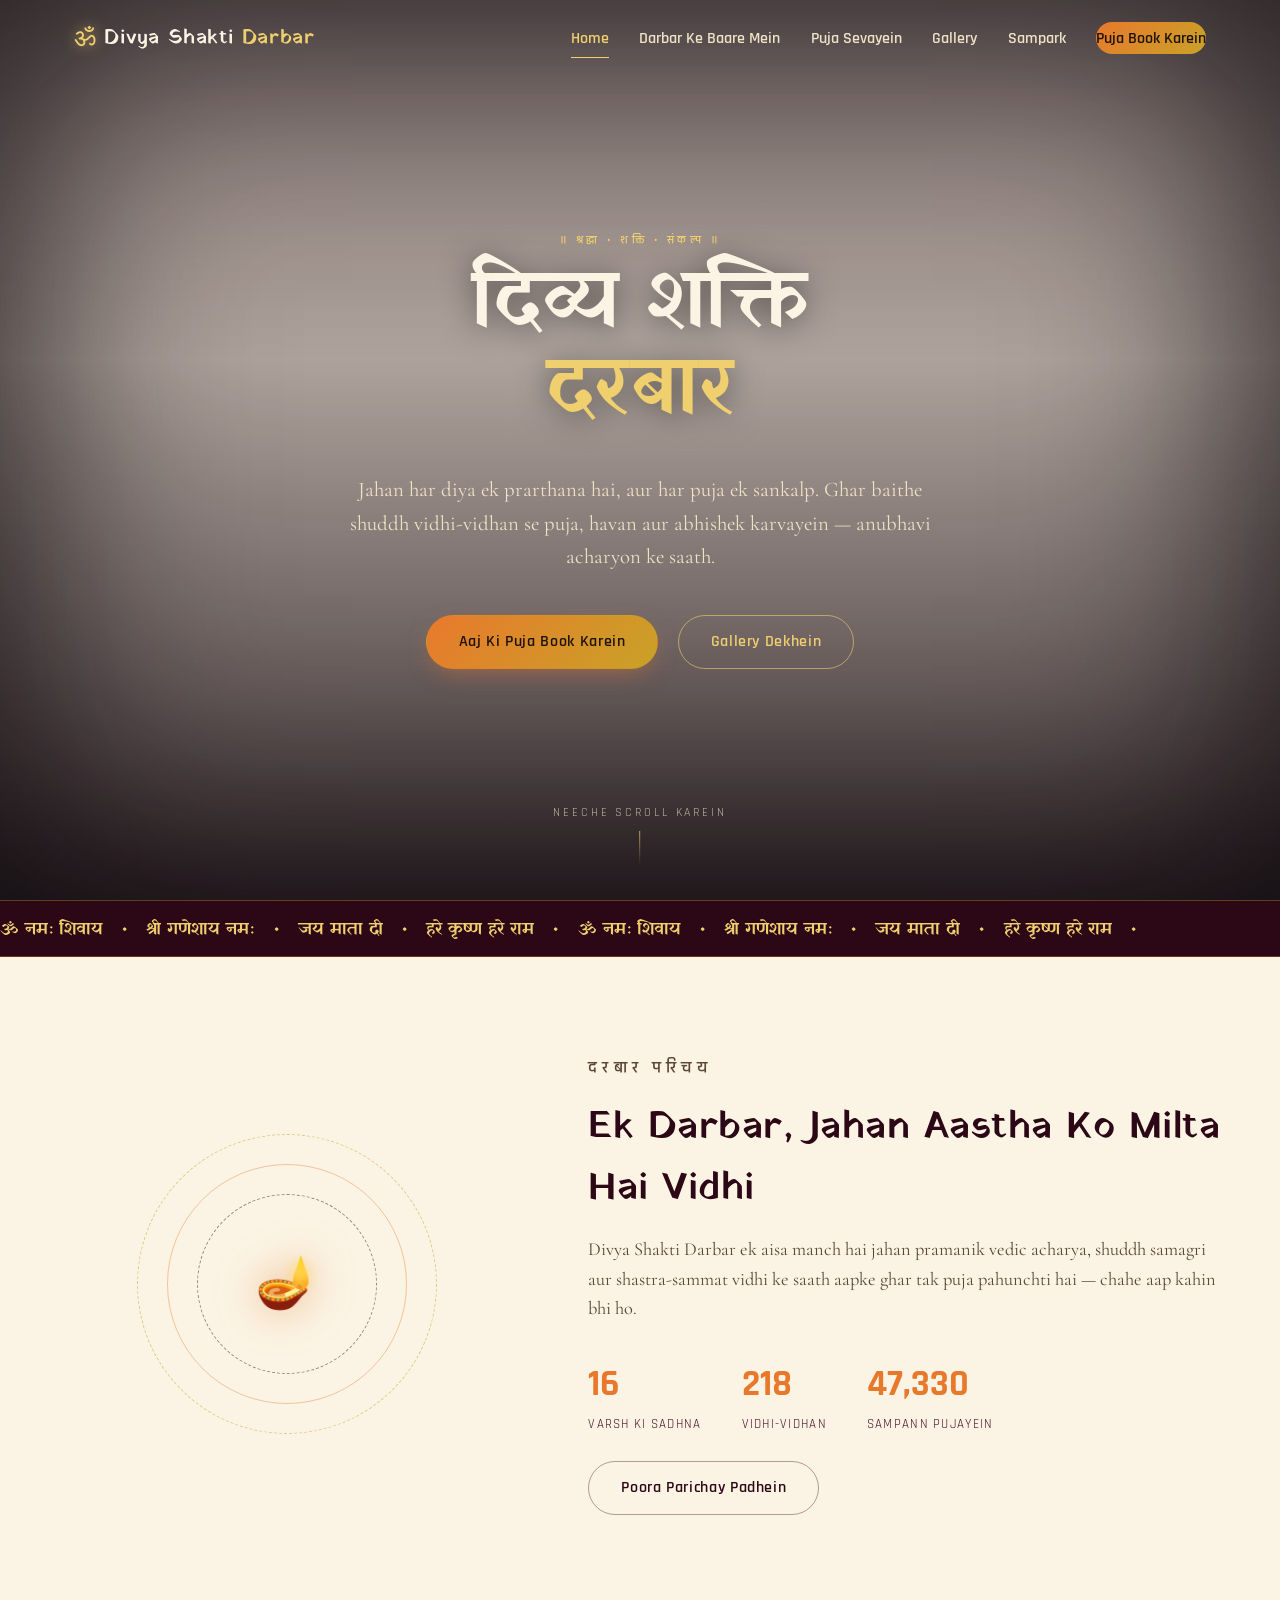
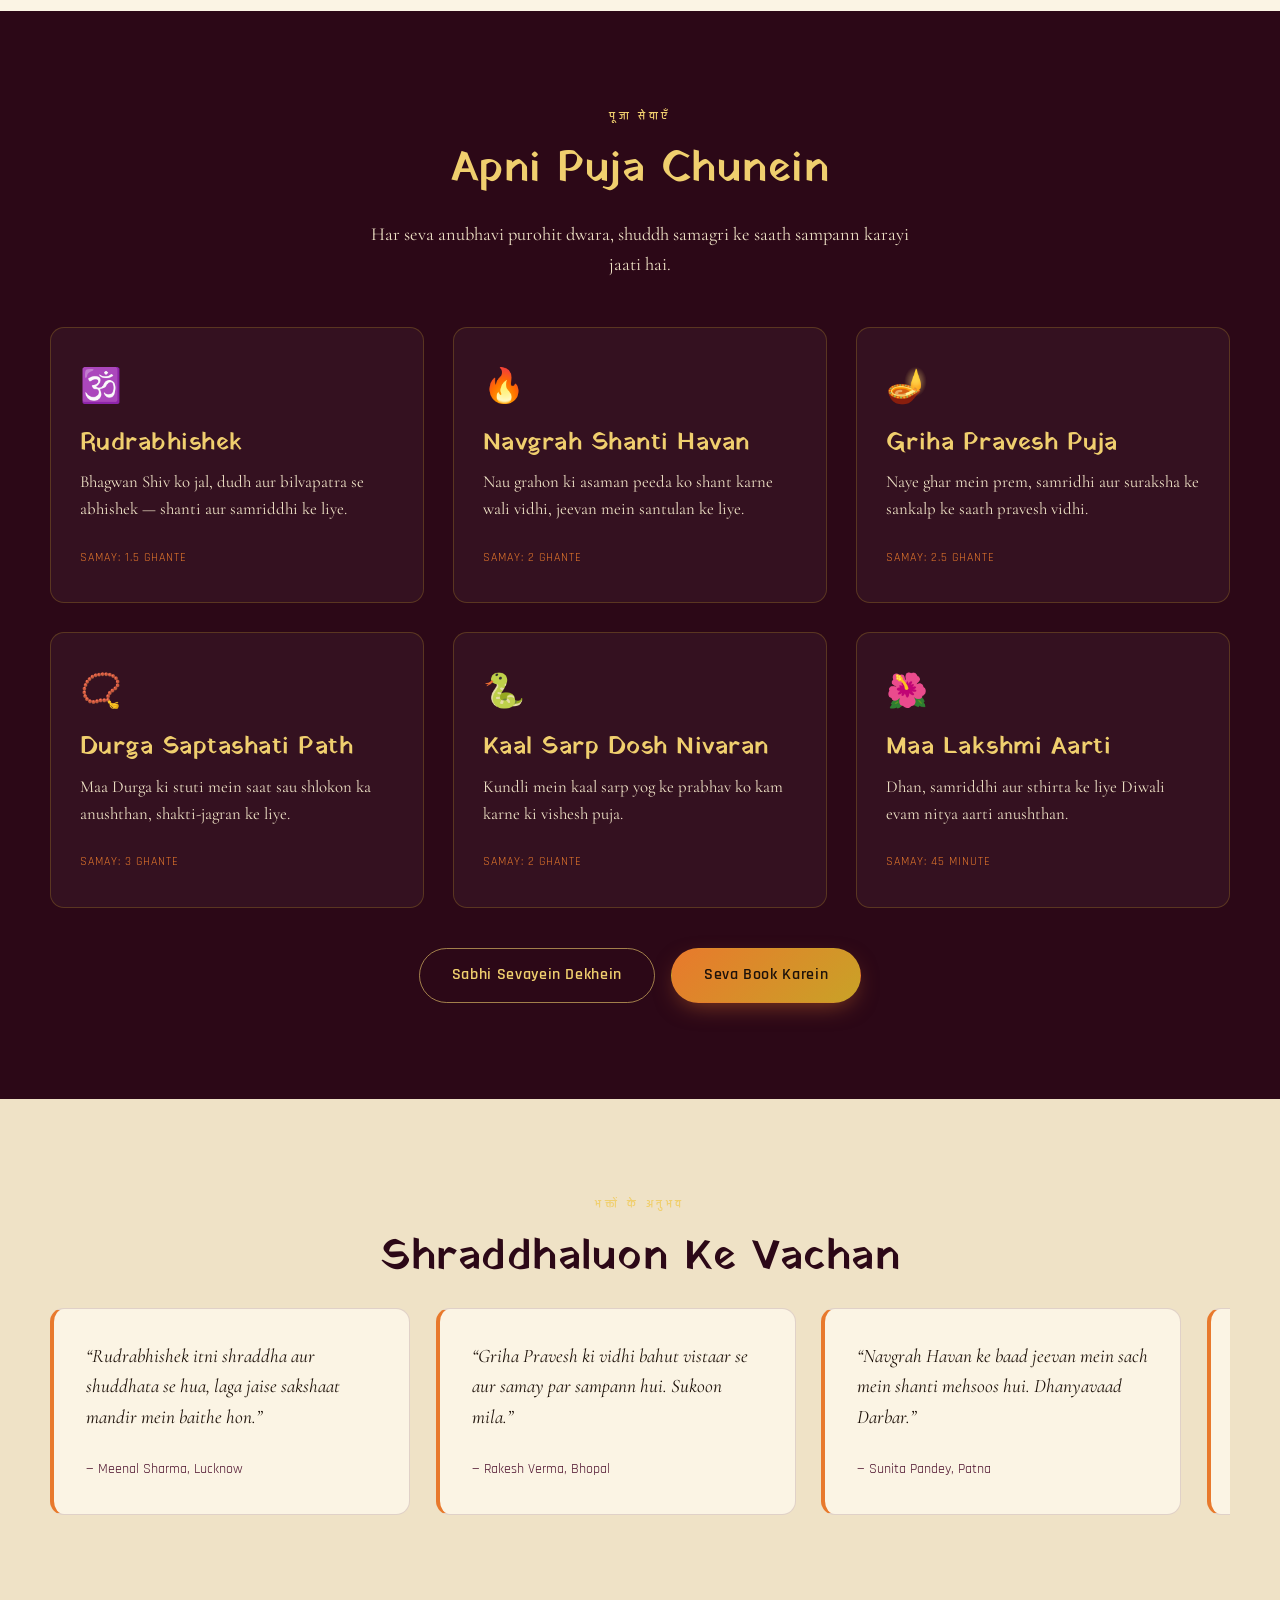
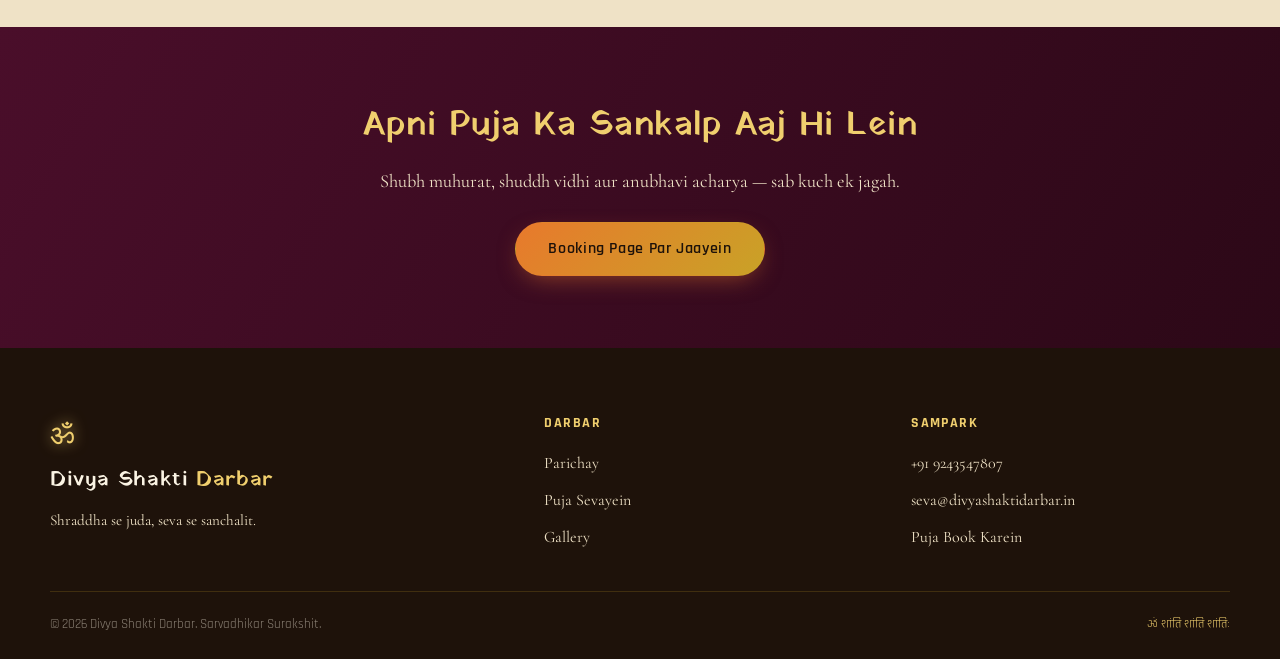
==== index.html @ c53ab96b "first commit" ====
<!DOCTYPE html>
<html lang="hi">
<head>
<meta charset="UTF-8">
<meta name="viewport" content="width=device-width, initial-scale=1.0">
<title>Divya Shakti Darbar | दिव्य शक्ति दरबार</title>
<meta name="description" content="Divya Shakti Darbar — Puja, Havan, Rudrabhishek aur Aarti bookings. Shraddha se juda ek pavitra sthaan.">
<link rel="preconnect" href="https://fonts.googleapis.com">
<link rel="preconnect" href="https://fonts.gstatic.com" crossorigin>
<link href="https://fonts.googleapis.com/css2?family=Yatra+One&family=Cormorant+Garamond:ital,wght@0,400;0,500;0,600;1,500&family=Rajdhani:wght@500;600;700&display=swap" rel="stylesheet">
<link rel="stylesheet" href="style.css">
</head>
<body>

<canvas id="emberCanvas"></canvas>
<!-- ============ HEADER / NAV ============ -->
<header class="site-header" id="siteHeader">
  <div class="nav-wrap">
    <a href="index.html" class="brand">
      <span class="brand-om">ॐ</span>
      <span class="brand-text">Divya Shakti <em>Darbar</em></span>
    </a>
    <nav class="main-nav" id="mainNav">
      <a href="index.html" class="active-link">Home</a>
      <a href="About.html">Darbar Ke Baare Mein</a>
      <a href="sevayein.html">Puja Sevayein</a>
      <a href="Gallery.html">Gallery</a>
      <a href="Contact.html">Sampark</a>
      <a href="Booking.html" class="nav-cta">Puja Book Karein</a>
    </nav>
    <button class="hamburger" id="hamburger" aria-label="Menu kholein" aria-expanded="false">
      <span></span><span></span><span></span>
    </button>
  </div>
</header>

<!-- ============ HERO with background video ============ -->
<section class="hero" id="home">
  <div class="hero-media">
    <video id="heroVideo" autoplay muted loop playsinline poster="">
      <!-- Replace the src below with your own temple/diya/havan footage -->
      <source src="https://cdn.coverr.co/videos/coverr-a-diya-lamp-1584/1080p.mp4" type="video/mp4">
    </video>
    <div class="hero-fallback" id="heroFallback" aria-hidden="true">
      <div class="flame-field" id="flameField"></div>
    </div>
    <div class="hero-scrim"></div>
    <div class="hero-vignette"></div>
  </div>

  <div class="hero-content">
    <p class="eyebrow">॥ श्रद्धा • शक्ति • संकल्प ॥</p>
    <h1 class="hero-title">
      <span class="line">दिव्य शक्ति</span>
      <span class="line accent">दरबार</span>
    </h1>
    <p class="hero-sub">Jahan har diya ek prarthana hai, aur har puja ek sankalp. Ghar baithe shuddh vidhi-vidhan se puja, havan aur abhishek karvayein — anubhavi acharyon ke saath.</p>
    <div class="hero-actions">
      <a href="booking.html" class="btn btn-primary">Aaj Ki Puja Book Karein</a>
      <a href="gallery.html" class="btn btn-ghost">Gallery Dekhein</a>
    </div>
  </div>

  <div class="hero-scroll-cue" aria-hidden="true">
    <span>Neeche Scroll Karein</span>
    <div class="cue-line"></div>
  </div>
</section>

<!-- ============ MARQUEE ============ -->
<div class="marquee-strip">
  <div class="marquee-track">
    <span>ॐ नमः शिवाय</span><span>•</span>
    <span>श्री गणेशाय नमः</span><span>•</span>
    <span>जय माता दी</span><span>•</span>
    <span>हरे कृष्ण हरे राम</span><span>•</span>
    <span>ॐ नमः शिवाय</span><span>•</span>
    <span>श्री गणेशाय नमः</span><span>•</span>
    <span>जय माता दी</span><span>•</span>
    <span>हरे कृष्ण हरे राम</span><span>•</span>
  </div>
</div>

<!-- ============ ABOUT TEASER ============ -->
<section class="about" id="about">
  <div class="about-wrap">
    <div class="about-visual">
      <div class="mandala-ring" aria-hidden="true">
        <div class="ring r1"></div>
        <div class="ring r2"></div>
        <div class="ring r3"></div>
        <div class="thali">🪔</div>
      </div>
    </div>
    <div class="about-copy">
      <p class="eyebrow eyebrow-dark">दरबार परिचय</p>
      <h2>Ek Darbar, Jahan Aastha Ko Milta Hai Vidhi</h2>
      <p>Divya Shakti Darbar ek aisa manch hai jahan pramanik vedic acharya, shuddh samagri aur shastra-sammat vidhi ke saath aapke ghar tak puja pahunchti hai — chahe aap kahin bhi ho.</p>
      <div class="about-stats">
        <div class="stat"><span class="stat-num" data-count="18">0</span><span class="stat-label">Varsh Ki Sadhna</span></div>
        <div class="stat"><span class="stat-num" data-count="240">0</span><span class="stat-label">Vidhi-Vidhan</span></div>
        <div class="stat"><span class="stat-num" data-count="52000">0</span><span class="stat-label">Sampann Pujayein</span></div>
      </div>
      <a href="about.html" class="btn btn-ghost btn-dark" style="margin-top:1.6rem;">Poora Parichay Padhein</a>
    </div>
  </div>
</section>

<!-- ============ SEVAS ============ -->
<section class="sevas" id="sevas">
  <p class="eyebrow eyebrow-center">पूजा सेवाएँ</p>
  <h2 class="section-title">Apni Puja Chunein</h2>
  <p class="section-sub">Har seva anubhavi purohit dwara, shuddh samagri ke saath sampann karayi jaati hai.</p>

  <div class="seva-grid">
    <article class="seva-card">
      <div class="seva-icon">🕉️</div><h3>Rudrabhishek</h3>
      <p>Bhagwan Shiv ko jal, dudh aur bilvapatra se abhishek — shanti aur samriddhi ke liye.</p>
      <span class="seva-dur">Samay: 1.5 ghante</span>
    </article>
    <article class="seva-card">
      <div class="seva-icon">🔥</div><h3>Navgrah Shanti Havan</h3>
      <p>Nau grahon ki asaman peeda ko shant karne wali vidhi, jeevan mein santulan ke liye.</p>
      <span class="seva-dur">Samay: 2 ghante</span>
    </article>
    <article class="seva-card">
      <div class="seva-icon">🪔</div><h3>Griha Pravesh Puja</h3>
      <p>Naye ghar mein prem, samridhi aur suraksha ke sankalp ke saath pravesh vidhi.</p>
      <span class="seva-dur">Samay: 2.5 ghante</span>
    </article>
    <article class="seva-card">
      <div class="seva-icon">📿</div><h3>Durga Saptashati Path</h3>
      <p>Maa Durga ki stuti mein saat sau shlokon ka anushthan, shakti-jagran ke liye.</p>
      <span class="seva-dur">Samay: 3 ghante</span>
    </article>
    <article class="seva-card">
      <div class="seva-icon">🐍</div><h3>Kaal Sarp Dosh Nivaran</h3>
      <p>Kundli mein kaal sarp yog ke prabhav ko kam karne ki vishesh puja.</p>
      <span class="seva-dur">Samay: 2 ghante</span>
    </article>
    <article class="seva-card">
      <div class="seva-icon">🌺</div><h3>Maa Lakshmi Aarti</h3>
      <p>Dhan, samriddhi aur sthirta ke liye Diwali evam nitya aarti anushthan.</p>
      <span class="seva-dur">Samay: 45 minute</span>
    </article>
  </div>
  <div style="text-align:center;margin-top:2.5rem;display:flex;gap:1rem;justify-content:center;flex-wrap:wrap;">
    <a href="sevayein.html" class="btn btn-ghost">Sabhi Sevayein Dekhein</a>
    <a href="booking.html" class="btn btn-primary">Seva Book Karein</a>
  </div>
</section>

<!-- ============ TESTIMONIALS ============ -->
<section class="anubhav" id="anubhav">
  <p class="eyebrow eyebrow-center">भक्तों के अनुभव</p>
  <h2 class="section-title">Shraddhaluon Ke Vachan</h2>
  <div class="anubhav-track" id="anubhavTrack">
    <blockquote class="anubhav-card">
      <p>“Rudrabhishek itni shraddha aur shuddhata se hua, laga jaise sakshaat mandir mein baithe hon.”</p>
      <cite>— Meenal Sharma, Lucknow</cite>
    </blockquote>
    <blockquote class="anubhav-card">
      <p>“Griha Pravesh ki vidhi bahut vistaar se aur samay par sampann hui. Sukoon mila.”</p>
      <cite>— Rakesh Verma, Bhopal</cite>
    </blockquote>
    <blockquote class="anubhav-card">
      <p>“Navgrah Havan ke baad jeevan mein sach mein shanti mehsoos hui. Dhanyavaad Darbar.”</p>
      <cite>— Sunita Pandey, Patna</cite>
    </blockquote>
    <blockquote class="anubhav-card">
      <p>“Purohit ji ka gyan aur vidhi dono hi bahut praman-sammat the.”</p>
      <cite>— Arvind Tiwari, Varanasi</cite>
    </blockquote>
  </div>
</section>

<!-- ============ CTA BANNER ============ -->
<section class="cta-banner">
  <div class="cta-banner-inner">
    <h2>Apni Puja Ka Sankalp Aaj Hi Lein</h2>
    <p>Shubh muhurat, shuddh vidhi aur anubhavi acharya — sab kuch ek jagah.</p>
    <a href="booking.html" class="btn btn-primary">Booking Page Par Jaayein</a>
  </div>
</section>

<!-- ============ FOOTER ============ -->
<footer class="site-footer">
  <div class="footer-wrap">
    <div class="footer-brand">
      <span class="brand-om">ॐ</span>
      <span class="brand-text">Divya Shakti <em>Darbar</em></span>
      <p>Shraddha se juda, seva se sanchalit.</p>
    </div>
    <div class="footer-col">
      <h4>Darbar</h4>
      <a href="about.html">Parichay</a>
      <a href="sevayein.html">Puja Sevayein</a>
      <a href="gallery.html">Gallery</a>
    </div>
    <div class="footer-col">
      <h4>Sampark</h4>
      <a href="tel:+919243547807">+91 9243547807</a>
      <a href="mailto:seva@divyashaktidarbar.in">seva@divyashaktidarbar.in</a>
      <a href="booking.html">Puja Book Karein</a>
    </div>
  </div>
  <div class="footer-bottom">
    <span>© 2026 Divya Shakti Darbar. Sarvadhikar Surakshit.</span>
    <span class="footer-om">ॐ शांति शांति शांतिः</span>
  </div>
</footer>

<script src="script.js"></script>
</body>
</html>
---- style.css ----
/* =========================================================
   DIVYA SHAKTI DARBAR — design tokens
   Palette: deep temple maroon + antique gold + marigold saffron
   Type: Yatra One (display) / Cormorant Garamond (body) / Rajdhani (utility)
   ========================================================= */
:root{
  --maroon-deep:#2C0817;
  --maroon:#4A0E2A;
  --maroon-light:#6C1B3E;
  --gold:#C9A227;
  --gold-bright:#F0CF6E;
  --saffron:#E8792C;
  --ivory:#FBF4E4;
  --ivory-dim:#EFE2C6;
  --charcoal:#1E120A;

  --font-display:'Yatra One', cursive;
  --font-body:'Cormorant Garamond', serif;
  --font-utility:'Rajdhani', sans-serif;

  --container:1180px;
  --radius:14px;
  --ease:cubic-bezier(.22,.9,.32,1);
}

*,*::before,*::after{box-sizing:border-box;}
html{scroll-behavior:smooth;}
body{
  margin:0;
  background:var(--ivory);
  color:var(--charcoal);
  font-family:var(--font-body);
  font-size:19px;
  line-height:1.6;
  overflow-x:hidden;
}
img{max-width:100%;display:block;}
a{color:inherit;text-decoration:none;}
h1,h2,h3{font-family:var(--font-display);font-weight:400;margin:0 0 .4em;letter-spacing:.5px;}
p{margin:0 0 1em;}
ul{list-style:none;margin:0;padding:0;}

@media (prefers-reduced-motion: reduce){
  *{animation-duration:.001ms !important; animation-iteration-count:1 !important; transition-duration:.001ms !important; scroll-behavior:auto !important;}
}

.eyebrow{
  font-family:var(--font-utility);
  font-weight:600;
  letter-spacing:.28em;
  text-transform:uppercase;
  font-size:.78rem;
  color:var(--gold-bright);
  margin:0 0 .8em;
}
.eyebrow-dark{color:var(--maroon);}
.eyebrow-center{text-align:center;}

.section-title{text-align:center;font-size:2.6rem;color:var(--maroon-deep);}
.section-sub{text-align:center;max-width:560px;margin:0 auto 3rem;color:#5a4636;font-size:1.15rem;}

.btn{
  display:inline-block;
  padding:.85em 2em;
  border-radius:999px;
  font-family:var(--font-utility);
  font-weight:600;
  letter-spacing:.04em;
  font-size:1rem;
  border:1.5px solid transparent;
  cursor:pointer;
  transition:transform .35s var(--ease), box-shadow .35s var(--ease), background .3s ease;
}
.btn-primary{
  background:linear-gradient(135deg, var(--saffron), var(--gold));
  color:var(--charcoal);
  box-shadow:0 8px 24px -8px rgba(232,121,44,.55);
}
.btn-primary:hover{transform:translateY(-3px);box-shadow:0 14px 30px -8px rgba(232,121,44,.65);}
.btn-ghost{
  background:transparent;
  border-color:rgba(240,207,110,.6);
  color:var(--gold-bright);
}
.btn-ghost:hover{background:rgba(240,207,110,.12);transform:translateY(-3px);}
.btn-block{width:100%;text-align:center;}

/* =========================================================
   Ambient ember canvas (behind everything, very subtle)
   ========================================================= */
#emberCanvas{
  position:fixed;inset:0;
  width:100%;height:100%;
  pointer-events:none;
  z-index:0;
  opacity:.5;
}

/* =========================================================
   HEADER / NAV
   ========================================================= */
.site-header{
  position:fixed;top:0;left:0;right:0;
  z-index:100;
  padding:1.1rem 0;
  transition:background .4s ease, padding .4s ease, box-shadow .4s ease;
}
.site-header.scrolled{
  background:rgba(30,18,10,.82);
  backdrop-filter:blur(10px);
  padding:.7rem 0;
  box-shadow:0 6px 24px -10px rgba(0,0,0,.5);
}
.nav-wrap{
  max-width:var(--container);
  margin:0 auto;
  padding:0 1.5rem;
  display:flex;
  align-items:center;
  justify-content:space-between;
}
.brand{display:flex;align-items:center;gap:.5rem;color:var(--ivory);}
.brand-om{
  font-size:1.6rem;color:var(--gold-bright);
  text-shadow:0 0 14px rgba(240,207,110,.7);
}
.brand-text{font-family:var(--font-display);font-size:1.25rem;letter-spacing:.03em;}
.brand-text em{font-style:normal;color:var(--gold-bright);}

.main-nav{display:flex;align-items:center;gap:1.9rem;font-family:var(--font-utility);font-weight:600;font-size:.98rem;}
.main-nav a{color:var(--ivory-dim);position:relative;padding:.2em 0;}
.main-nav a:not(.nav-cta)::after{
  content:'';position:absolute;left:0;bottom:-4px;width:0;height:1px;background:var(--gold-bright);
  transition:width .3s var(--ease);
}
.main-nav a:not(.nav-cta):hover::after{width:100%;}
.main-nav a:not(.nav-cta):hover{color:var(--gold-bright);}
.nav-cta{
  background:linear-gradient(135deg, var(--saffron), var(--gold));
  color:var(--charcoal) !important;
  padding:.55em 1.3em;border-radius:999px;
}

.hamburger{display:none;flex-direction:column;gap:5px;background:none;border:0;cursor:pointer;padding:6px;}
.hamburger span{width:24px;height:2px;background:var(--ivory);border-radius:2px;transition:all .3s var(--ease);}

/* =========================================================
   HERO — video background
   ========================================================= */
.hero{
  position:relative;
  min-height:100svh;
  display:flex;
  flex-direction:column;
  align-items:center;
  justify-content:center;
  overflow:hidden;
  color:var(--ivory);
  text-align:center;
}
.hero-media{position:absolute;inset:0;z-index:0;}
#heroVideo{
  position:absolute;inset:0;
  width:100%;height:100%;
  object-fit:cover;
  filter:saturate(1.15) brightness(.75);
}
.hero-fallback{position:absolute;inset:0;display:none;background:
  radial-gradient(ellipse at 50% 120%, #7a2340 0%, var(--maroon-deep) 55%, var(--charcoal) 100%);
}
.hero.no-video .hero-fallback{display:block;}
.hero.no-video #heroVideo{display:none;}

.flame-field{position:absolute;inset:0;overflow:hidden;}
.flame-field span{
  position:absolute;bottom:-10%;
  width:6px;height:16px;border-radius:50% 50% 50% 50% / 60% 60% 40% 40%;
  background:radial-gradient(circle at 50% 30%, #FFE9A8 0%, var(--gold-bright) 35%, var(--saffron) 65%, transparent 80%);
  filter:blur(.3px);
  opacity:0;
  animation:emberRise linear infinite;
}
@keyframes emberRise{
  0%{transform:translateY(0) translateX(0) scale(.6);opacity:0;}
  8%{opacity:.9;}
  85%{opacity:.5;}
  100%{transform:translateY(-115vh) translateX(var(--drift,20px)) scale(1.1);opacity:0;}
}

.hero-scrim{
  position:absolute;inset:0;
  background:linear-gradient(180deg, rgba(30,10,20,.55) 0%, rgba(30,10,20,.35) 40%, rgba(20,8,15,.85) 100%);
}
.hero-vignette{
  position:absolute;inset:0;
  box-shadow:inset 0 0 220px 40px rgba(10,4,8,.75);
  pointer-events:none;
}

.hero-content{position:relative;z-index:2;max-width:760px;padding:0 1.5rem;}
.hero .eyebrow{color:var(--gold-bright);}
.hero-title{font-size:clamp(2.8rem, 7vw, 5rem);line-height:1.08;margin-bottom:.5em;}
.hero-title .line{display:block;text-shadow:0 4px 30px rgba(0,0,0,.5);}
.hero-title .accent{color:var(--gold-bright);}
.hero-sub{font-size:1.3rem;color:var(--ivory-dim);max-width:600px;margin:0 auto 2em;}
.hero-actions{display:flex;gap:1.2rem;justify-content:center;flex-wrap:wrap;}

.hero-scroll-cue{
  position:absolute;bottom:2.2rem;left:50%;transform:translateX(-50%);
  z-index:2;display:flex;flex-direction:column;align-items:center;gap:.5rem;
  font-family:var(--font-utility);font-size:.72rem;letter-spacing:.25em;text-transform:uppercase;
  color:var(--ivory-dim);opacity:.75;
}
.cue-line{width:1px;height:34px;background:linear-gradient(var(--gold-bright), transparent);animation:cuePulse 2s ease-in-out infinite;}
@keyframes cuePulse{0%,100%{opacity:.3;}50%{opacity:1;}}

/* =========================================================
   MARQUEE
   ========================================================= */
.marquee-strip{
  background:var(--maroon-deep);
  color:var(--gold-bright);
  overflow:hidden;
  white-space:nowrap;
  padding:.75rem 0;
  border-top:1px solid rgba(201,162,39,.35);
  border-bottom:1px solid rgba(201,162,39,.35);
  position:relative;z-index:1;
}
.marquee-track{
  display:inline-flex;gap:1.2rem;
  font-family:var(--font-display);
  font-size:1.05rem;
  animation:marquee 32s linear infinite;
}
@keyframes marquee{
  0%{transform:translateX(0);}
  100%{transform:translateX(-50%);}
}

/* =========================================================
   ABOUT — mandala signature element
   ========================================================= */
.about{padding:6rem 1.5rem;position:relative;z-index:1;}
.about-wrap{
  max-width:var(--container);margin:0 auto;
  display:grid;grid-template-columns:.85fr 1.15fr;gap:4rem;align-items:center;
}
.about-visual{display:flex;justify-content:center;}
.mandala-ring{
  position:relative;width:300px;height:300px;
  display:flex;align-items:center;justify-content:center;
}
.ring{
  position:absolute;border-radius:50%;
  border:1.5px dashed rgba(201,162,39,.55);
}
.ring.r1{inset:0;animation:spin 40s linear infinite;}
.ring.r2{inset:30px;border-style:solid;border-color:rgba(232,121,44,.4);animation:spin 30s linear infinite reverse;}
.ring.r3{inset:60px;border-color:rgba(74,14,42,.5);animation:spin 50s linear infinite;}
@keyframes spin{to{transform:rotate(360deg);}}
.thali{font-size:3.2rem;filter:drop-shadow(0 0 20px rgba(232,121,44,.5));animation:flicker 3.4s ease-in-out infinite;}
@keyframes flicker{0%,100%{transform:scale(1) rotate(-1deg);}50%{transform:scale(1.05) rotate(1deg);}}

.about-copy h2{font-size:2.4rem;color:var(--maroon-deep);}
.about-copy p{color:#5a4636;font-size:1.15rem;}
.about-stats{display:flex;gap:2.5rem;margin-top:2rem;flex-wrap:wrap;}
.stat{display:flex;flex-direction:column;}
.stat-num{font-family:var(--font-utility);font-size:2.3rem;font-weight:700;color:var(--saffron);}
.stat-label{font-family:var(--font-utility);font-size:.8rem;letter-spacing:.1em;text-transform:uppercase;color:var(--maroon);}

/* =========================================================
   SEVAS / SERVICE CARDS
   ========================================================= */
.sevas{
  background:var(--maroon-deep);
  color:var(--ivory);
  padding:6rem 1.5rem;
  position:relative;z-index:1;
}
.sevas .section-title{color:var(--gold-bright);}
.sevas .section-sub{color:var(--ivory-dim);}
.seva-grid{
  max-width:var(--container);margin:0 auto;
  display:grid;grid-template-columns:repeat(3, 1fr);gap:1.8rem;
}
.seva-card{
  background:rgba(255,255,255,.04);
  border:1px solid rgba(201,162,39,.25);
  border-radius:var(--radius);
  padding:2rem 1.8rem;
  transition:transform .4s var(--ease), border-color .4s ease, background .4s ease;
}
.seva-card:hover{
  transform:translateY(-6px);
  border-color:rgba(240,207,110,.6);
  background:rgba(255,255,255,.07);
}
.seva-icon{font-size:2.1rem;margin-bottom:.6rem;}
.seva-card h3{font-size:1.5rem;color:var(--gold-bright);margin-bottom:.3em;}
.seva-card p{color:var(--ivory-dim);font-size:1.05rem;}
.seva-dur{font-family:var(--font-utility);font-size:.78rem;letter-spacing:.08em;text-transform:uppercase;color:var(--saffron);}

/* =========================================================
   DARSHAN
   ========================================================= */
.darshan{padding:6rem 1.5rem;position:relative;z-index:1;}
.darshan-wrap{
  max-width:var(--container);margin:0 auto;
  display:grid;grid-template-columns:1fr 1fr;gap:4rem;align-items:center;
}
.darshan-copy h2{font-size:2.3rem;color:var(--maroon-deep);}
.darshan-copy p{color:#5a4636;font-size:1.15rem;}
.darshan-times{margin:1.6rem 0 2rem;}
.darshan-times li{
  display:flex;justify-content:space-between;
  padding:.7rem 0;border-bottom:1px dashed rgba(74,14,42,.25);
  font-family:var(--font-utility);
}
.darshan-times strong{color:var(--saffron);}

.darshan-frame{position:relative;border-radius:var(--radius);overflow:hidden;aspect-ratio:4/3;}
.frame-glow{
  position:absolute;inset:-20%;
  background:radial-gradient(circle, rgba(232,121,44,.35), transparent 60%);
  z-index:0;
}
.frame-inner{
  position:absolute;inset:0;border-radius:var(--radius);overflow:hidden;
  background:radial-gradient(ellipse at 50% 110%, #7a2340, var(--maroon-deep) 60%, var(--charcoal));
  border:1px solid rgba(201,162,39,.4);
  z-index:1;
}
.flame-field.small span{width:4px;height:11px;}
.live-badge{
  position:absolute;top:1rem;left:1rem;z-index:2;
  display:flex;align-items:center;gap:.5rem;
  background:rgba(0,0,0,.4);color:var(--ivory);
  font-family:var(--font-utility);font-size:.78rem;letter-spacing:.1em;
  padding:.4em .9em;border-radius:999px;
}
.live-badge .dot{width:8px;height:8px;border-radius:50%;background:#ff4d4d;animation:blink 1.4s ease-in-out infinite;}
@keyframes blink{0%,100%{opacity:1;}50%{opacity:.25;}}

/* =========================================================
   TESTIMONIALS
   ========================================================= */
.anubhav{background:var(--ivory-dim);padding:6rem 0;position:relative;z-index:1;}
.anubhav-track{
  display:flex;gap:1.6rem;
  overflow-x:auto;
  padding:0 1.5rem 1rem;
  max-width:var(--container);margin:0 auto;
  scroll-snap-type:x mandatory;
}
.anubhav-card{
  scroll-snap-align:start;
  flex:0 0 min(360px, 82vw);
  background:var(--ivory);
  border:1px solid rgba(74,14,42,.15);
  border-left:4px solid var(--saffron);
  border-radius:var(--radius);
  padding:2rem;
  margin:0;
}
.anubhav-card p{font-size:1.2rem;font-style:italic;color:var(--charcoal);}
.anubhav-card cite{font-family:var(--font-utility);font-style:normal;font-size:.85rem;color:var(--maroon);}

/* =========================================================
   BOOKING FORM
   ========================================================= */
.booking{
  background:var(--maroon-deep);
  color:var(--ivory);
  padding:6rem 1.5rem;
  position:relative;z-index:1;
}
.booking-wrap{
  max-width:var(--container);margin:0 auto;
  display:grid;grid-template-columns:.9fr 1.1fr;gap:4rem;align-items:start;
}
.booking-copy h2{font-size:2.3rem;color:var(--gold-bright);}
.booking-copy p{color:var(--ivory-dim);font-size:1.15rem;}
.booking-note{
  display:flex;gap:1rem;align-items:flex-start;
  background:rgba(255,255,255,.05);
  border:1px solid rgba(201,162,39,.3);
  border-radius:var(--radius);
  padding:1.2rem;margin-top:1.5rem;
}
.note-flame{font-size:1.6rem;}
.booking-note p{margin:0;font-size:1rem;color:var(--ivory-dim);}

.booking-form{
  background:rgba(255,255,255,.04);
  border:1px solid rgba(201,162,39,.3);
  border-radius:var(--radius);
  padding:2.2rem;
}
.form-row{display:grid;grid-template-columns:1fr 1fr;gap:1.2rem;}
.field{margin-bottom:1.2rem;display:flex;flex-direction:column;gap:.4rem;}
.field label{font-family:var(--font-utility);font-size:.85rem;letter-spacing:.05em;color:var(--gold-bright);}
.field input, .field select, .field textarea{
  background:rgba(255,255,255,.06);
  border:1px solid rgba(240,207,110,.3);
  border-radius:8px;
  padding:.75em .9em;
  color:var(--ivory);
  font-family:var(--font-body);
  font-size:1.05rem;
  outline:none;
  transition:border-color .3s ease, background .3s ease;
}
.field input::placeholder, .field textarea::placeholder{color:rgba(251,244,228,.4);}
.field input:focus, .field select:focus, .field textarea:focus{
  border-color:var(--gold-bright);
  background:rgba(255,255,255,.09);
}
.field select option{color:#000;}
.form-status{margin-top:1rem;font-family:var(--font-utility);font-size:.95rem;min-height:1.4em;color:var(--gold-bright);}

/* =========================================================
   FOOTER
   ========================================================= */
.site-footer{background:var(--charcoal);color:var(--ivory-dim);padding:4rem 1.5rem 1.5rem;position:relative;z-index:1;}
.footer-wrap{
  max-width:var(--container);margin:0 auto;
  display:grid;grid-template-columns:1.4fr 1fr 1fr;gap:3rem;
  padding-bottom:2.5rem;border-bottom:1px solid rgba(201,162,39,.2);
}
.footer-brand{display:flex;flex-direction:column;gap:.3rem;}
.footer-brand .brand-om{font-size:1.8rem;color:var(--gold-bright);}
.footer-brand .brand-text{font-family:var(--font-display);font-size:1.3rem;color:var(--ivory);}
.footer-brand .brand-text em{font-style:normal;color:var(--gold-bright);}
.footer-brand p{font-size:.95rem;margin-top:.4rem;}
.footer-col{display:flex;flex-direction:column;gap:.7rem;}
.footer-col h4{font-family:var(--font-utility);color:var(--gold-bright);font-size:.9rem;letter-spacing:.1em;text-transform:uppercase;margin:0 0 .3rem;}
.footer-col a{font-size:1rem;color:var(--ivory-dim);transition:color .3s ease;}
.footer-col a:hover{color:var(--gold-bright);}
.footer-bottom{
  max-width:var(--container);margin:0 auto;padding-top:1.4rem;
  display:flex;justify-content:space-between;flex-wrap:wrap;gap:.6rem;
  font-family:var(--font-utility);font-size:.82rem;color:rgba(251,244,228,.5);
}
.footer-om{color:var(--gold-bright);}

/* =========================================================
   RESPONSIVE
   ========================================================= */
@media (max-width: 900px){
  .about-wrap, .darshan-wrap, .booking-wrap{grid-template-columns:1fr;}
  .about-visual{order:2;}
  .darshan-frame{order:-1;}
  .seva-grid{grid-template-columns:repeat(2,1fr);}
  .footer-wrap{grid-template-columns:1fr 1fr;}
}
@media (max-width: 720px){
  .main-nav{
    position:fixed;inset:0 0 0 auto;width:min(78vw,320px);
    background:var(--maroon-deep);
    flex-direction:column;align-items:flex-start;
    padding:6.5rem 2rem 2rem;gap:1.6rem;
    transform:translateX(100%);
    transition:transform .4s var(--ease);
  }
  .main-nav.open{transform:translateX(0);}
  .hamburger{display:flex;}
  .nav-cta{margin-top:.5rem;}
  .seva-grid{grid-template-columns:1fr;}
  .form-row{grid-template-columns:1fr;}
  .footer-wrap{grid-template-columns:1fr;}
  .hero-title{font-size:2.6rem;}
}

/* =========================================================
   ACTIVE NAV LINK
   ========================================================= */
.main-nav a.active-link:not(.nav-cta){color:var(--gold-bright);}
.main-nav a.active-link:not(.nav-cta)::after{width:100%;}

.btn-dark{border-color:rgba(74,14,42,.4);color:var(--maroon-deep);}
.btn-dark:hover{background:rgba(74,14,42,.08);}

/* =========================================================
   PAGE HERO — used on about / booking / contact
   ========================================================= */
.page-hero{
  position:relative;
  min-height:46vh;
  display:flex;align-items:center;justify-content:center;
  overflow:hidden;color:var(--ivory);text-align:center;
  background:radial-gradient(ellipse at 50% 120%, #7a2340 0%, var(--maroon-deep) 55%, var(--charcoal) 100%);
  padding-top:5rem;
}
.page-hero .hero-fallback{position:absolute;inset:0;display:block;background:transparent;}
.page-hero .hero-scrim{
  position:absolute;inset:0;
  background:linear-gradient(180deg, rgba(30,10,20,.35) 0%, rgba(20,8,15,.85) 100%);
}
.page-hero-content{position:relative;z-index:2;max-width:640px;padding:0 1.5rem;}
.page-hero-content h1{
  font-size:clamp(2.2rem, 5vw, 3.2rem);
  color:var(--ivory);
  text-shadow:0 4px 24px rgba(0,0,0,.5);
}
.page-hero-content .eyebrow{color:var(--gold-bright);}
.breadcrumb{
  font-family:var(--font-utility);font-size:.85rem;letter-spacing:.05em;
  color:var(--ivory-dim);margin-top:.6rem;
}
.breadcrumb a{color:var(--gold-bright);}
.breadcrumb a:hover{text-decoration:underline;}

/* =========================================================
   CTA BANNER
   ========================================================= */
.cta-banner{
  background:linear-gradient(120deg, var(--maroon) 0%, var(--maroon-deep) 100%);
  color:var(--ivory);
  padding:4.5rem 1.5rem;
  text-align:center;
  position:relative;z-index:1;
}
.cta-banner-inner{max-width:640px;margin:0 auto;}
.cta-banner h2{color:var(--gold-bright);font-size:2.1rem;}
.cta-banner p{color:var(--ivory-dim);font-size:1.15rem;margin-bottom:1.6rem;}

/* =========================================================
   BOOKING STEPS (booking.html)
   ========================================================= */
.steps{padding:5rem 1.5rem;background:var(--ivory);position:relative;z-index:1;}
.steps-wrap{
  max-width:var(--container);margin:0 auto;
  display:grid;grid-template-columns:repeat(4,1fr);gap:1.8rem;
}
.step{
  border-top:2px solid var(--gold);
  padding-top:1rem;
}
.step-num{
  font-family:var(--font-utility);font-weight:700;font-size:1.6rem;
  color:var(--saffron);
}
.step h3{font-size:1.3rem;color:var(--maroon-deep);margin:.3em 0 .2em;}
.step p{color:#5a4636;font-size:1rem;}

/* =========================================================
   TEAM (about.html)
   ========================================================= */
.team{padding:6rem 1.5rem;background:var(--ivory);position:relative;z-index:1;}
.team-grid{
  max-width:var(--container);margin:0 auto;
  display:grid;grid-template-columns:repeat(3,1fr);gap:1.8rem;
}
.team-card{
  text-align:center;
  background:#fff;
  border:1px solid rgba(74,14,42,.12);
  border-radius:var(--radius);
  padding:2.2rem 1.6rem;
  transition:transform .4s var(--ease), box-shadow .4s var(--ease);
}
.team-card:hover{transform:translateY(-6px);box-shadow:0 18px 34px -16px rgba(74,14,42,.3);}
.team-avatar{
  font-size:2.6rem;
  width:76px;height:76px;margin:0 auto 1rem;
  display:flex;align-items:center;justify-content:center;
  border-radius:50%;
  background:radial-gradient(circle, var(--ivory-dim), transparent 70%);
}
.team-card h3{color:var(--maroon-deep);font-size:1.35rem;margin-bottom:.2em;}
.team-role{
  display:inline-block;font-family:var(--font-utility);font-size:.78rem;
  letter-spacing:.06em;text-transform:uppercase;color:var(--saffron);margin-bottom:.6em;
}
.team-card p{color:#5a4636;font-size:1rem;}

/* =========================================================
   CONTACT PAGE
   ========================================================= */
.contact-section{padding:6rem 1.5rem;background:var(--ivory);position:relative;z-index:1;}
.contact-wrap{
  max-width:var(--container);margin:0 auto;
  display:grid;grid-template-columns:1fr 1fr;gap:4rem;align-items:start;
}
.contact-info h2{font-size:2.2rem;color:var(--maroon-deep);}
.contact-info > p{color:#5a4636;font-size:1.15rem;}
.contact-cards{margin:1.8rem 0;display:flex;flex-direction:column;gap:1rem;}
.contact-card{
  display:flex;align-items:center;gap:1rem;
  background:#fff;border:1px solid rgba(74,14,42,.12);
  border-radius:var(--radius);padding:1rem 1.3rem;
}
.cc-icon{font-size:1.5rem;}
.contact-card h4{margin:0;font-family:var(--font-utility);font-size:.85rem;letter-spacing:.05em;text-transform:uppercase;color:var(--maroon);}
.contact-card a, .contact-card span{font-size:1.05rem;color:var(--charcoal);}

.map-frame{
  position:relative;height:200px;border-radius:var(--radius);overflow:hidden;
  background:radial-gradient(ellipse at 50% 120%, #7a2340, var(--maroon-deep) 70%);
  display:flex;flex-direction:column;align-items:center;justify-content:center;gap:.5rem;
  color:var(--ivory-dim);
}
.map-glow{position:absolute;inset:-30%;background:radial-gradient(circle, rgba(232,121,44,.3), transparent 60%);}
.map-pin{position:relative;font-size:2rem;z-index:1;}
.map-label{position:relative;font-family:var(--font-utility);font-size:.85rem;letter-spacing:.05em;z-index:1;}

.contact-form{align-self:start;}

/* =========================================================
   RESPONSIVE — additions for new sections
   ========================================================= */
@media (max-width: 900px){
  .steps-wrap{grid-template-columns:repeat(2,1fr);}
  .team-grid{grid-template-columns:1fr;}
  .contact-wrap{grid-template-columns:1fr;}
}
@media (max-width: 720px){
  .steps-wrap{grid-template-columns:1fr;}
}

/* =========================================================
   WHATSAPP — side card (booking page) + floating button
   ========================================================= */
.whatsapp-card{
  display:flex;align-items:center;gap:1rem;
  margin-top:1.5rem;
  background:rgba(37,211,102,.12);
  border:1px solid rgba(37,211,102,.4);
  border-radius:var(--radius);
  padding:1.1rem 1.3rem;
  transition:transform .35s var(--ease), background .3s ease;
}
.whatsapp-card:hover{transform:translateY(-3px);background:rgba(37,211,102,.18);}
.wa-icon{
  flex:0 0 auto;
  width:46px;height:46px;border-radius:50%;
  display:flex;align-items:center;justify-content:center;
  background:#25D366;color:#fff;
}
.wa-text{display:flex;flex-direction:column;gap:.15rem;}
.wa-text strong{color:var(--ivory);font-family:var(--font-utility);font-size:1.02rem;}
.wa-text span{color:var(--ivory-dim);font-size:.95rem;}

.whatsapp-float{
  position:fixed;right:1.6rem;bottom:1.6rem;z-index:200;
  width:58px;height:58px;border-radius:50%;
  background:#25D366;color:#fff;
  display:flex;align-items:center;justify-content:center;
  box-shadow:0 10px 26px -8px rgba(37,211,102,.6);
  animation:waPulse 2.6s ease-in-out infinite;
  transition:transform .3s var(--ease);
}
.whatsapp-float:hover{transform:scale(1.08);}
@keyframes waPulse{
  0%,100%{box-shadow:0 10px 26px -8px rgba(37,211,102,.6);}
  50%{box-shadow:0 10px 34px -4px rgba(37,211,102,.85);}
}

/* =========================================================
   GALLERY PAGE
   ========================================================= */
.gallery-section{padding:5rem 1.5rem 6rem;max-width:var(--container);margin:0 auto;position:relative;z-index:1;}
.gallery-tabs{
  display:flex;justify-content:center;gap:.8rem;flex-wrap:wrap;
  margin-bottom:2.5rem;
}
.gallery-tab{
  font-family:var(--font-utility);font-weight:600;font-size:.9rem;letter-spacing:.05em;
  padding:.55em 1.4em;border-radius:999px;
  border:1.5px solid rgba(74,14,42,.3);
  background:transparent;color:var(--maroon-deep);
  cursor:pointer;transition:all .3s ease;
}
.gallery-tab:hover{border-color:var(--saffron);color:var(--saffron);}
.gallery-tab.active{background:linear-gradient(135deg, var(--saffron), var(--gold));color:var(--charcoal);border-color:transparent;}

.gallery-grid{
  display:grid;grid-template-columns:repeat(3, 1fr);gap:1.4rem;
}
.gallery-item{
  position:relative;margin:0;aspect-ratio:4/3;border-radius:var(--radius);overflow:hidden;
  background:linear-gradient(135deg, var(--g1), var(--g2));
  display:flex;align-items:center;justify-content:center;
  cursor:pointer;
  transition:transform .4s var(--ease), box-shadow .4s var(--ease);
}
.gallery-item.hidden{display:none;}
.gallery-item:hover{transform:translateY(-6px) scale(1.02);box-shadow:0 20px 34px -14px rgba(0,0,0,.4);}
.gi-icon{font-size:3rem;filter:drop-shadow(0 4px 10px rgba(0,0,0,.35));}
.gallery-item figcaption{
  position:absolute;left:0;right:0;bottom:0;
  padding:.9rem 1rem;
  background:linear-gradient(0deg, rgba(0,0,0,.55), transparent);
  color:#fff;font-family:var(--font-utility);font-size:.9rem;letter-spacing:.03em;
}
.gallery-note{
  margin-top:2.5rem;text-align:center;font-size:.9rem;color:#8a7461;
  font-family:var(--font-utility);
}

/* Lightbox */
.lightbox{
  position:fixed;inset:0;z-index:300;
  display:none;align-items:center;justify-content:center;
  background:rgba(10,4,8,.88);
  backdrop-filter:blur(4px);
}
.lightbox.open{display:flex;}
.lightbox-inner{
  display:flex;flex-direction:column;align-items:center;gap:1rem;
  color:var(--ivory);text-align:center;padding:2rem;
}
.lb-icon{font-size:5rem;filter:drop-shadow(0 6px 20px rgba(240,207,110,.4));}
.lightbox-inner p{font-family:var(--font-display);font-size:1.4rem;color:var(--gold-bright);}
.lightbox-close{
  position:absolute;top:1.6rem;right:1.6rem;
  width:42px;height:42px;border-radius:50%;
  background:rgba(255,255,255,.08);border:1px solid rgba(240,207,110,.4);
  color:var(--ivory);font-size:1.1rem;cursor:pointer;
}
.lightbox-close:hover{background:rgba(255,255,255,.16);}

@media (max-width: 900px){
  .gallery-grid{grid-template-columns:repeat(2,1fr);}
}
@media (max-width: 560px){
  .gallery-grid{grid-template-columns:1fr;}
  .whatsapp-float{right:1.1rem;bottom:1.1rem;width:52px;height:52px;}
}

/* =========================================================
   SEVAYEIN PAGE — WhatsApp quick-contact strip + per-card WA
   ========================================================= */
.wa-strip{
  background:#0f3d24;
  padding:1.2rem 1.5rem;
  position:relative;z-index:1;
}
.wa-strip-inner{
  max-width:var(--container);margin:0 auto;
  display:flex;align-items:center;justify-content:space-between;gap:1.5rem;flex-wrap:wrap;
}
.wa-strip-text{display:flex;align-items:center;gap:.9rem;}
.wa-strip-text .wa-icon{
  flex:0 0 auto;width:40px;height:40px;border-radius:50%;
  background:#25D366;color:#fff;display:flex;align-items:center;justify-content:center;
}
.wa-strip-text p{margin:0;color:#d9f2e3;font-size:1rem;}
.wa-btn{
  background:#25D366;color:#fff;
  box-shadow:0 8px 22px -8px rgba(37,211,102,.6);
}
.wa-btn:hover{background:#20bd5a;transform:translateY(-3px);}

.seva-actions{
  display:flex;align-items:center;justify-content:space-between;
  margin-top:1rem;padding-top:.9rem;
  border-top:1px solid rgba(201,162,39,.2);
}
.seva-link{
  font-family:var(--font-utility);font-size:.9rem;font-weight:600;
  color:var(--gold-bright);
}
.seva-link:hover{text-decoration:underline;}
.seva-wa{
  width:36px;height:36px;border-radius:50%;
  background:#25D366;color:#fff;
  display:flex;align-items:center;justify-content:center;
  font-size:1.05rem;
  transition:transform .3s var(--ease);
}
.seva-wa:hover{transform:scale(1.12);}

@media (max-width: 640px){
  .wa-strip-inner{flex-direction:column;align-items:flex-start;}
}
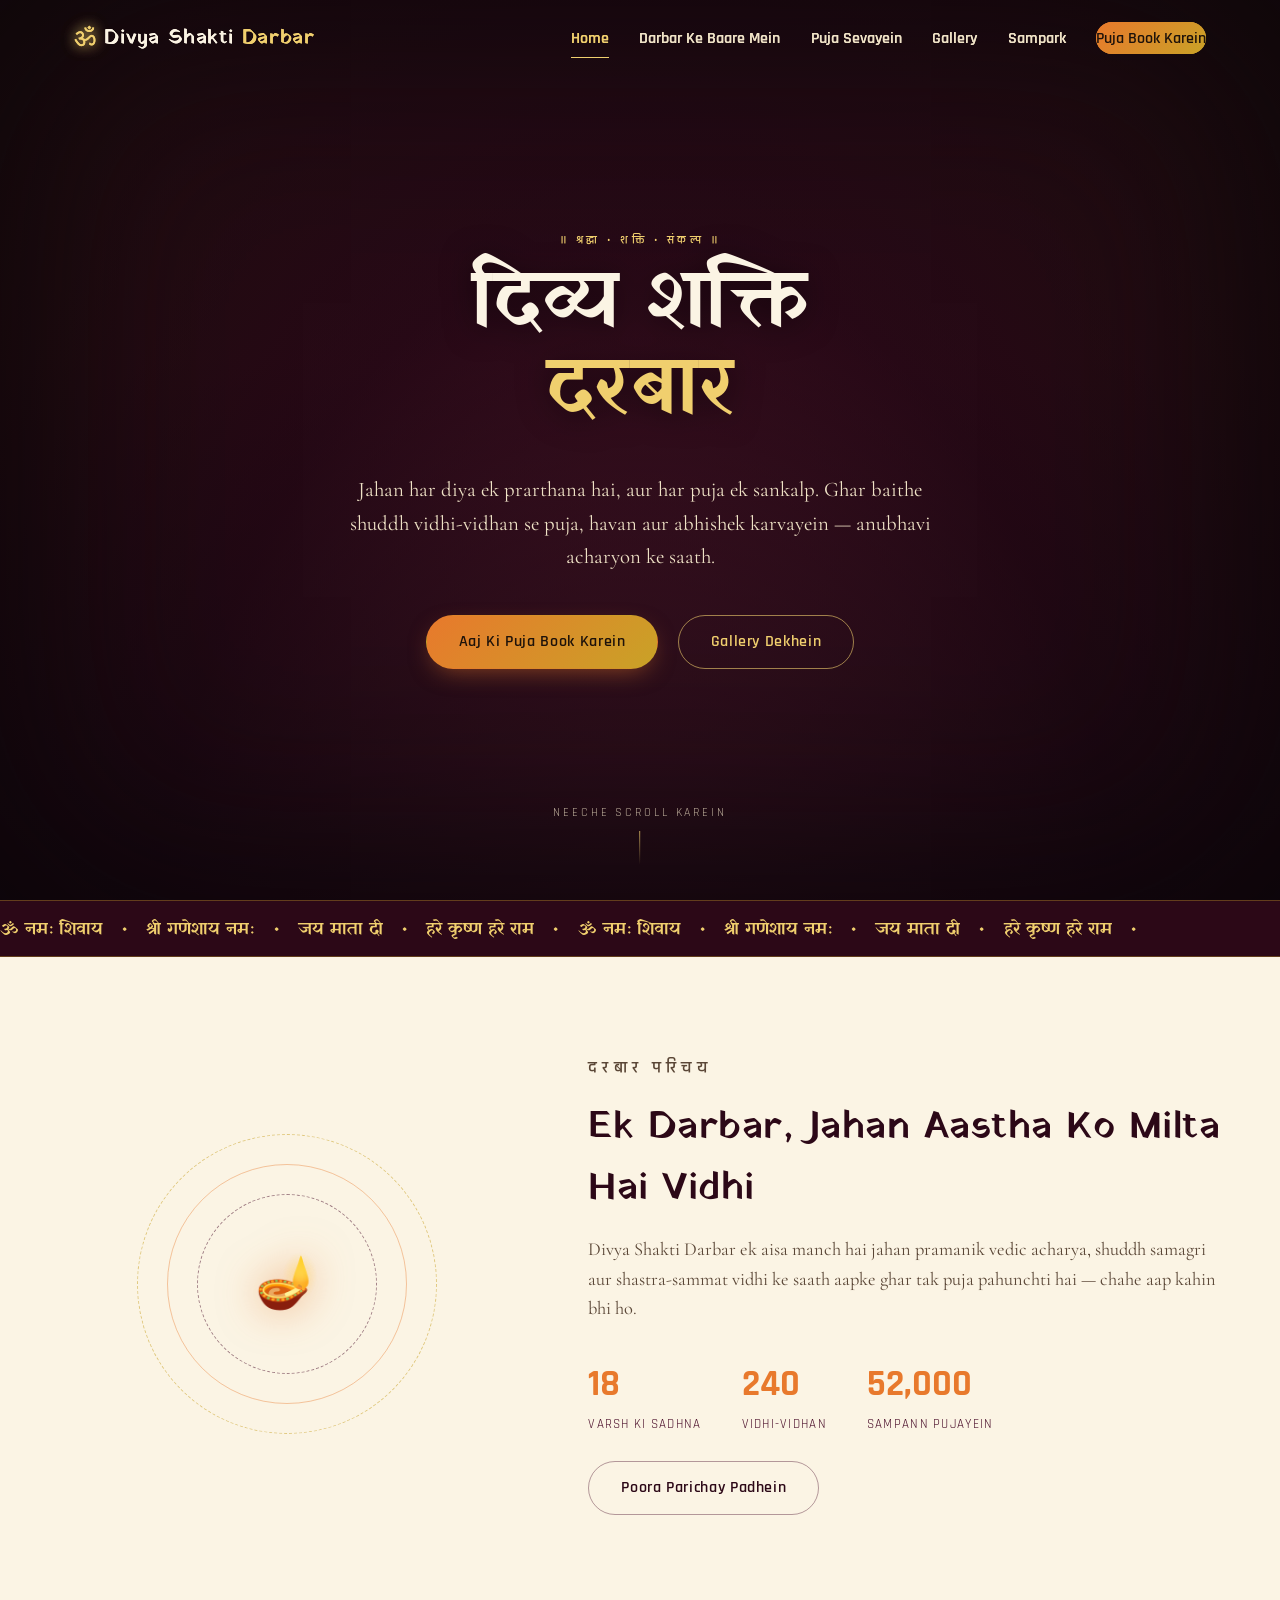
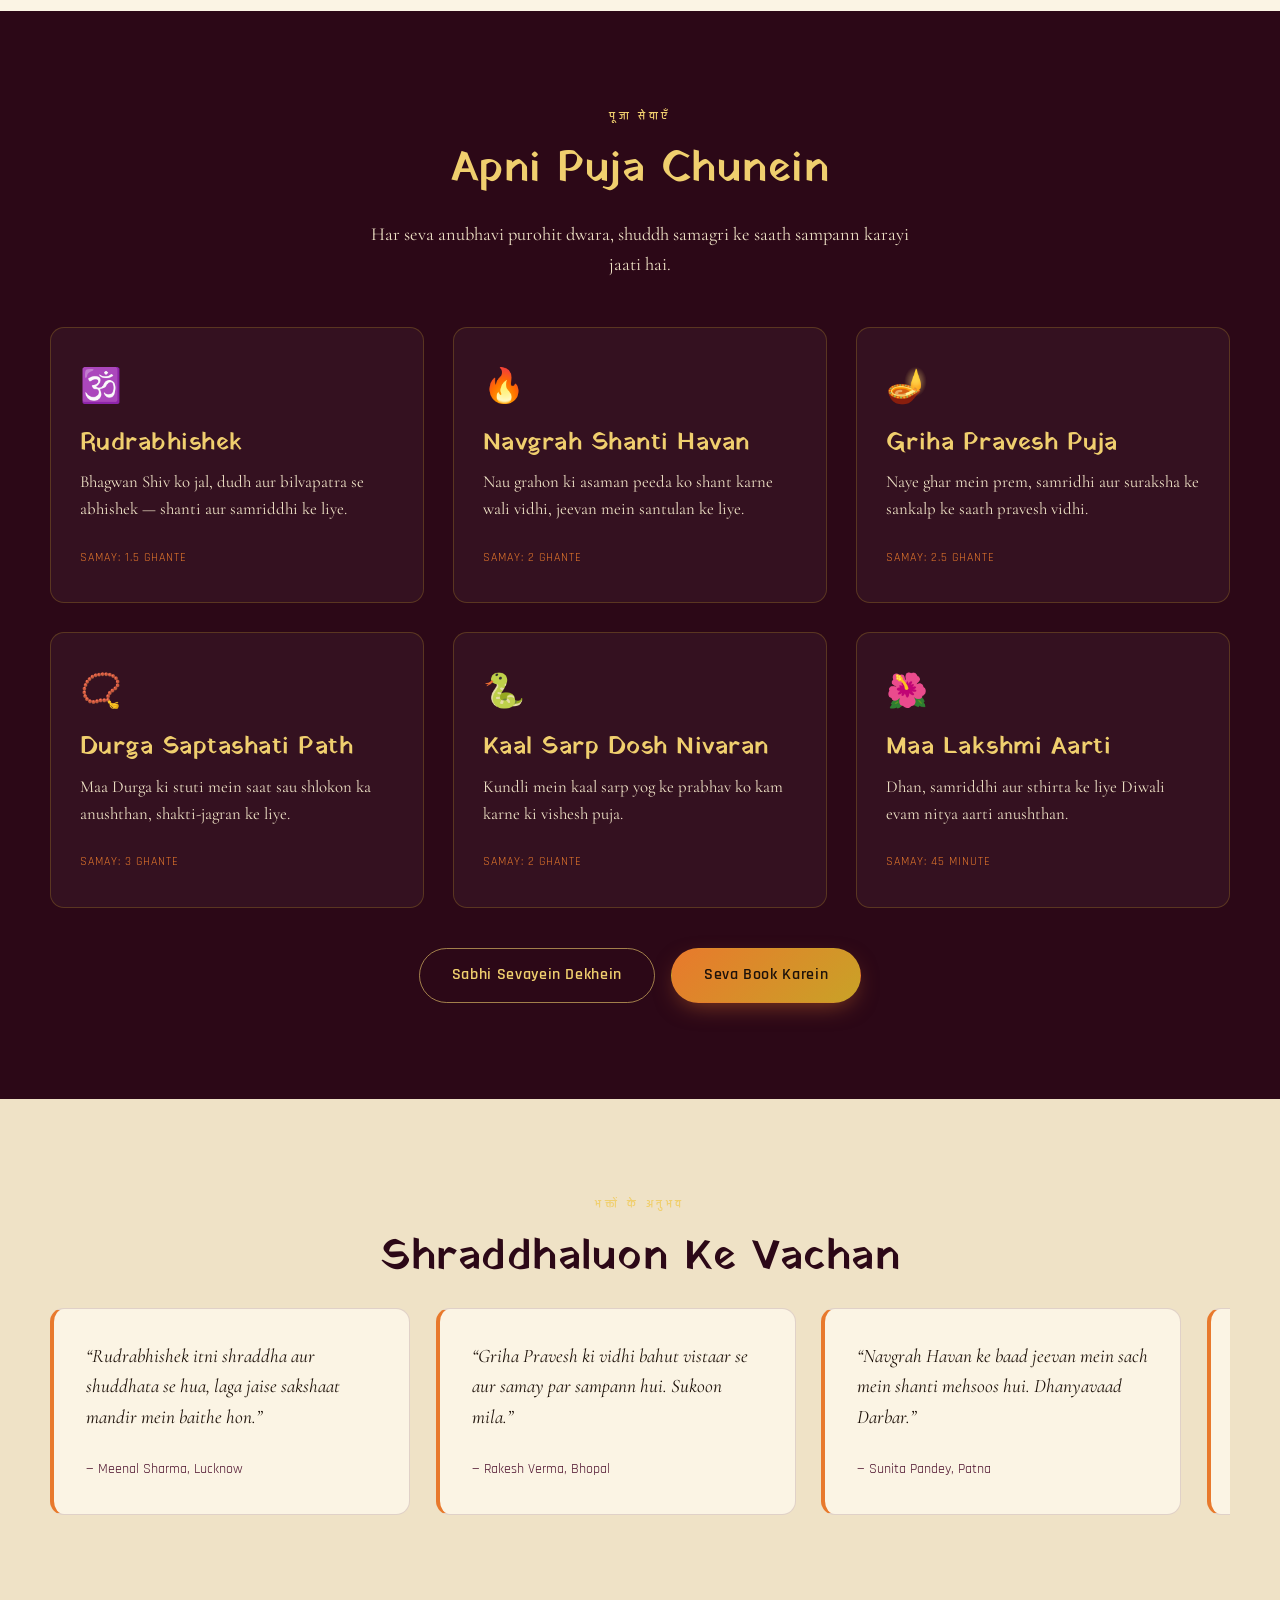
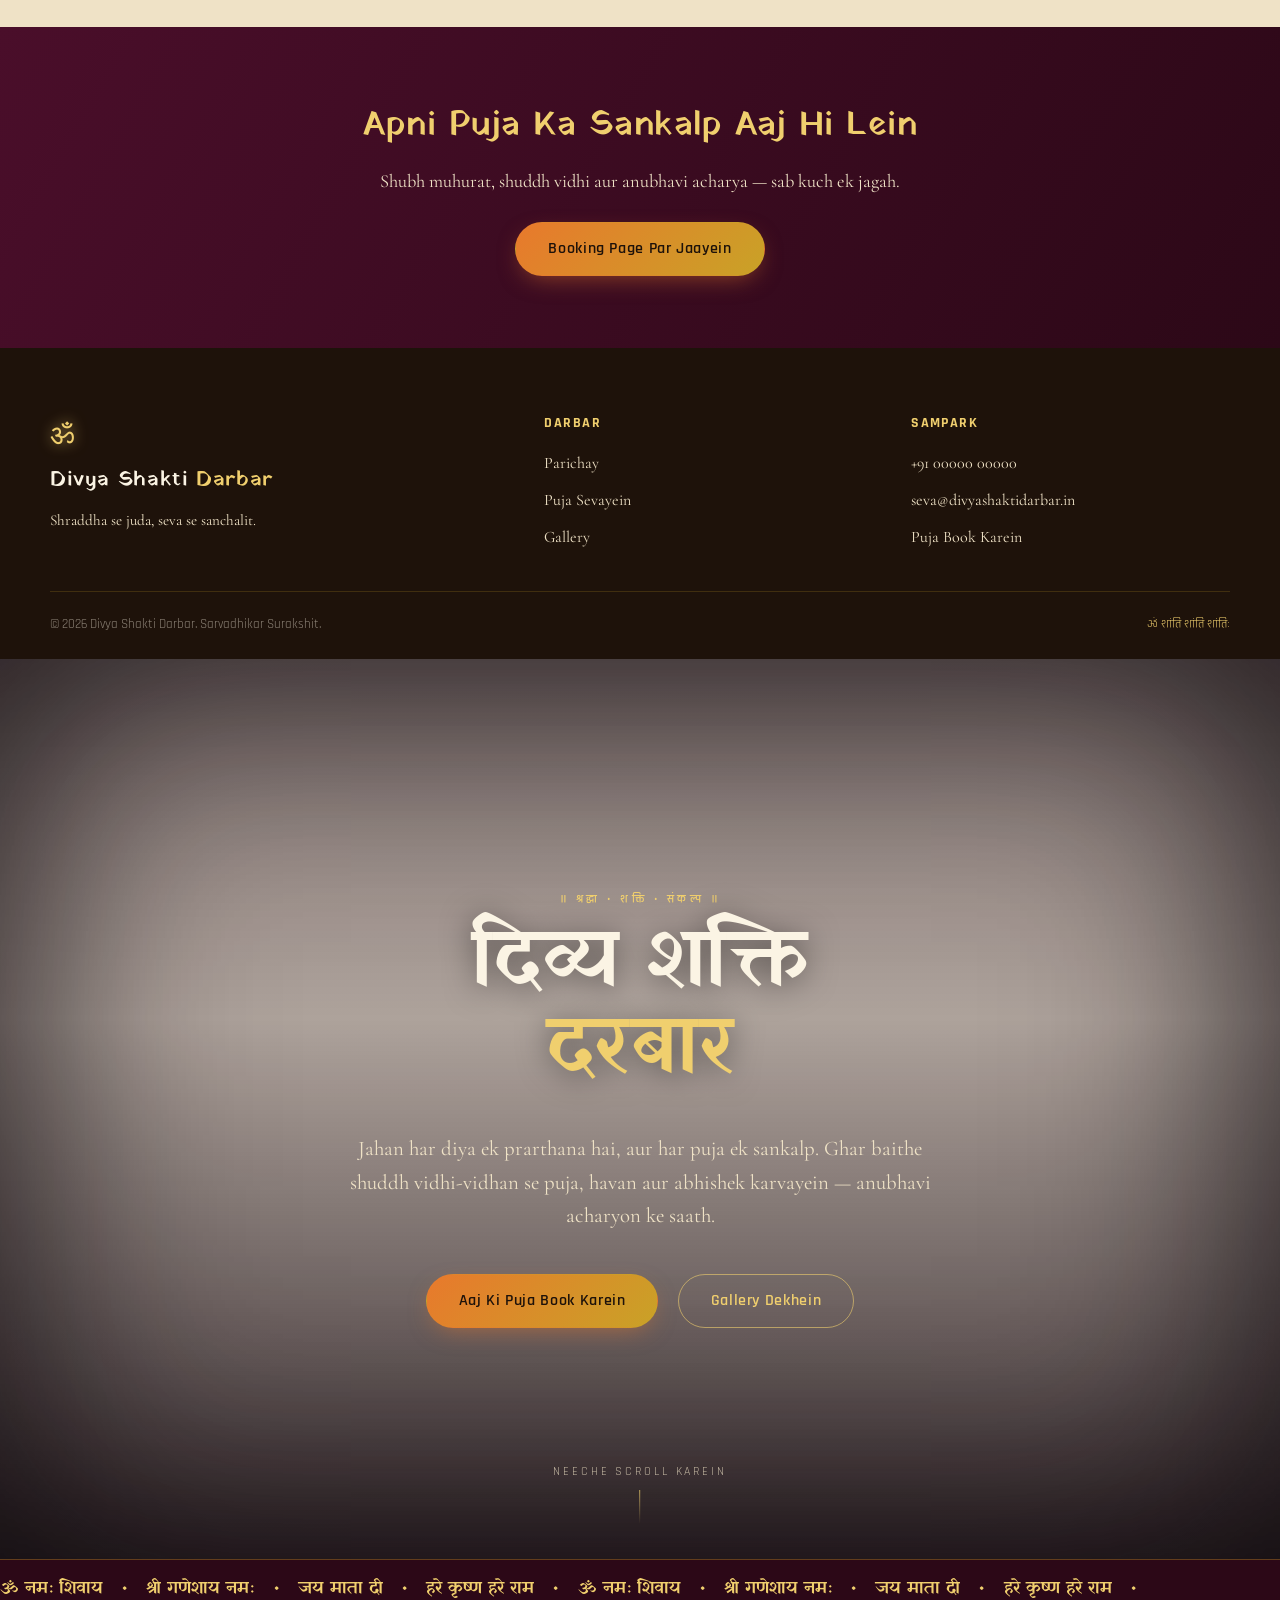
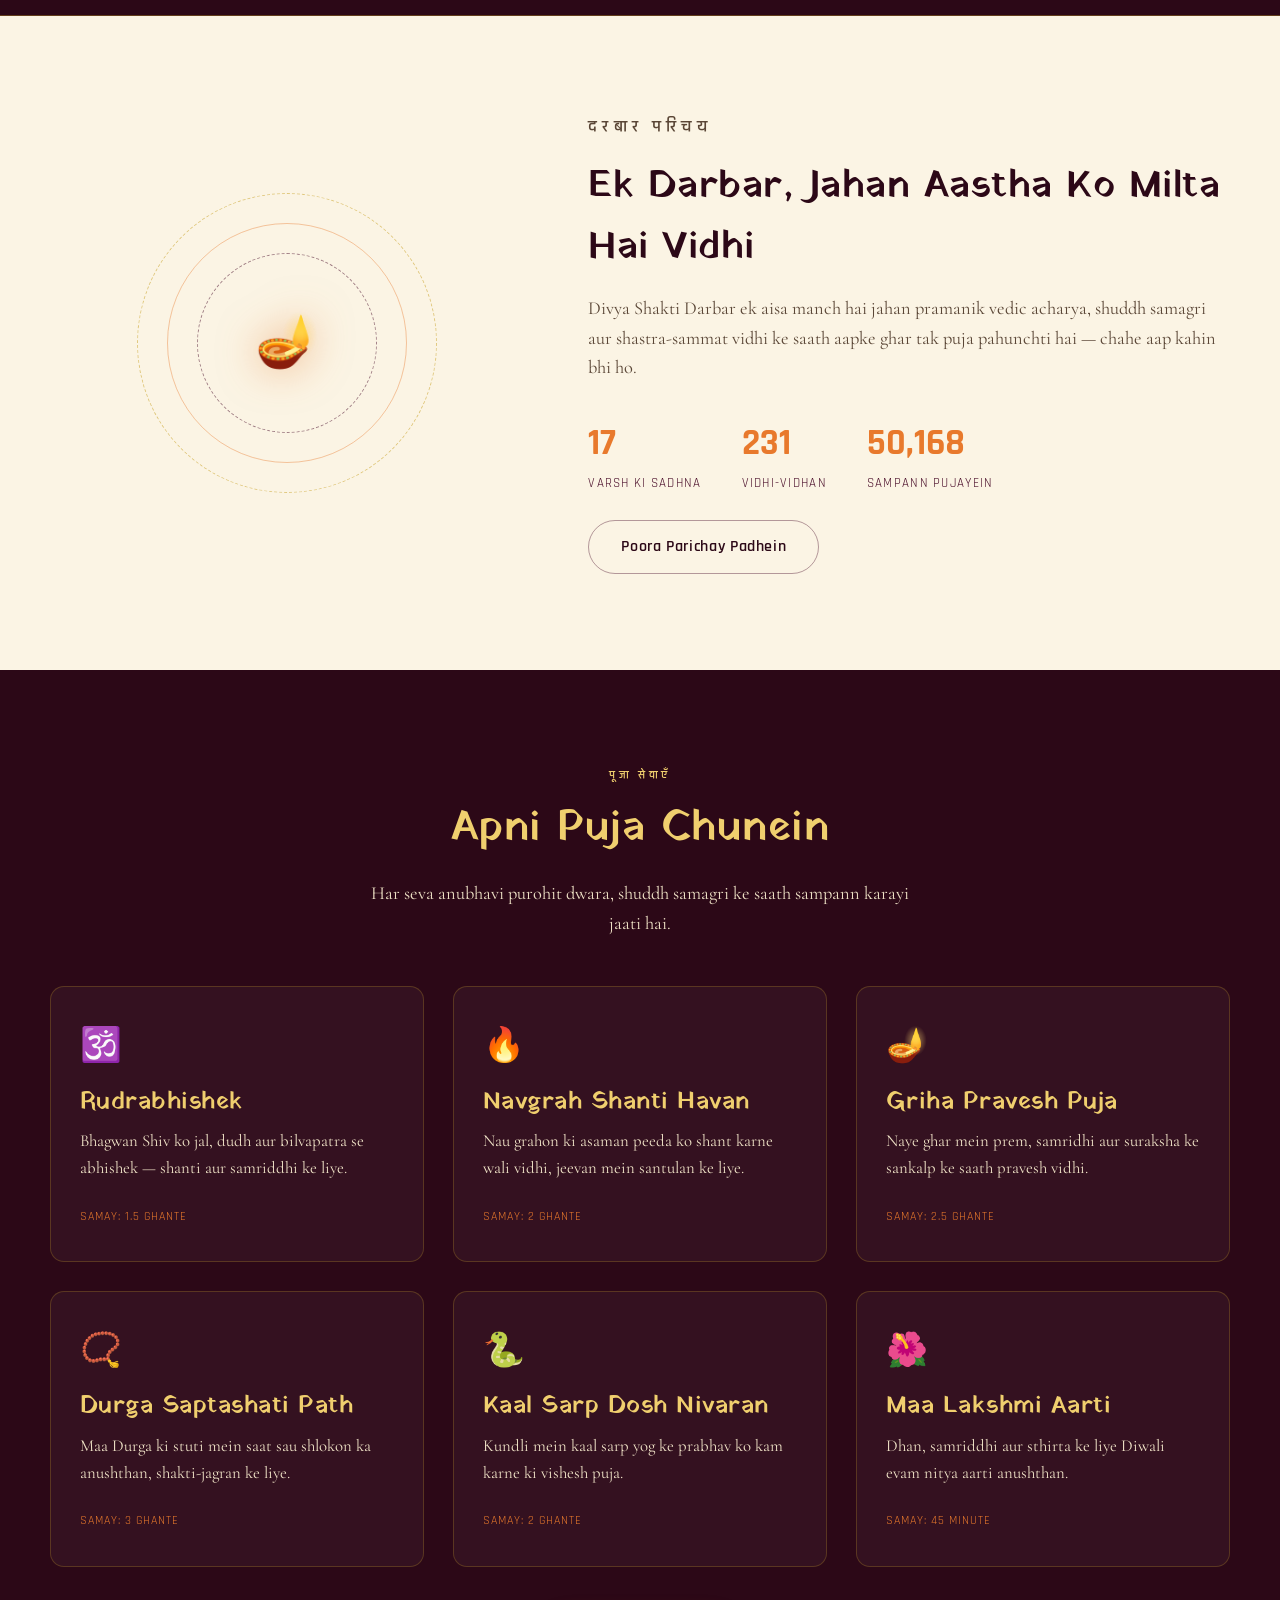
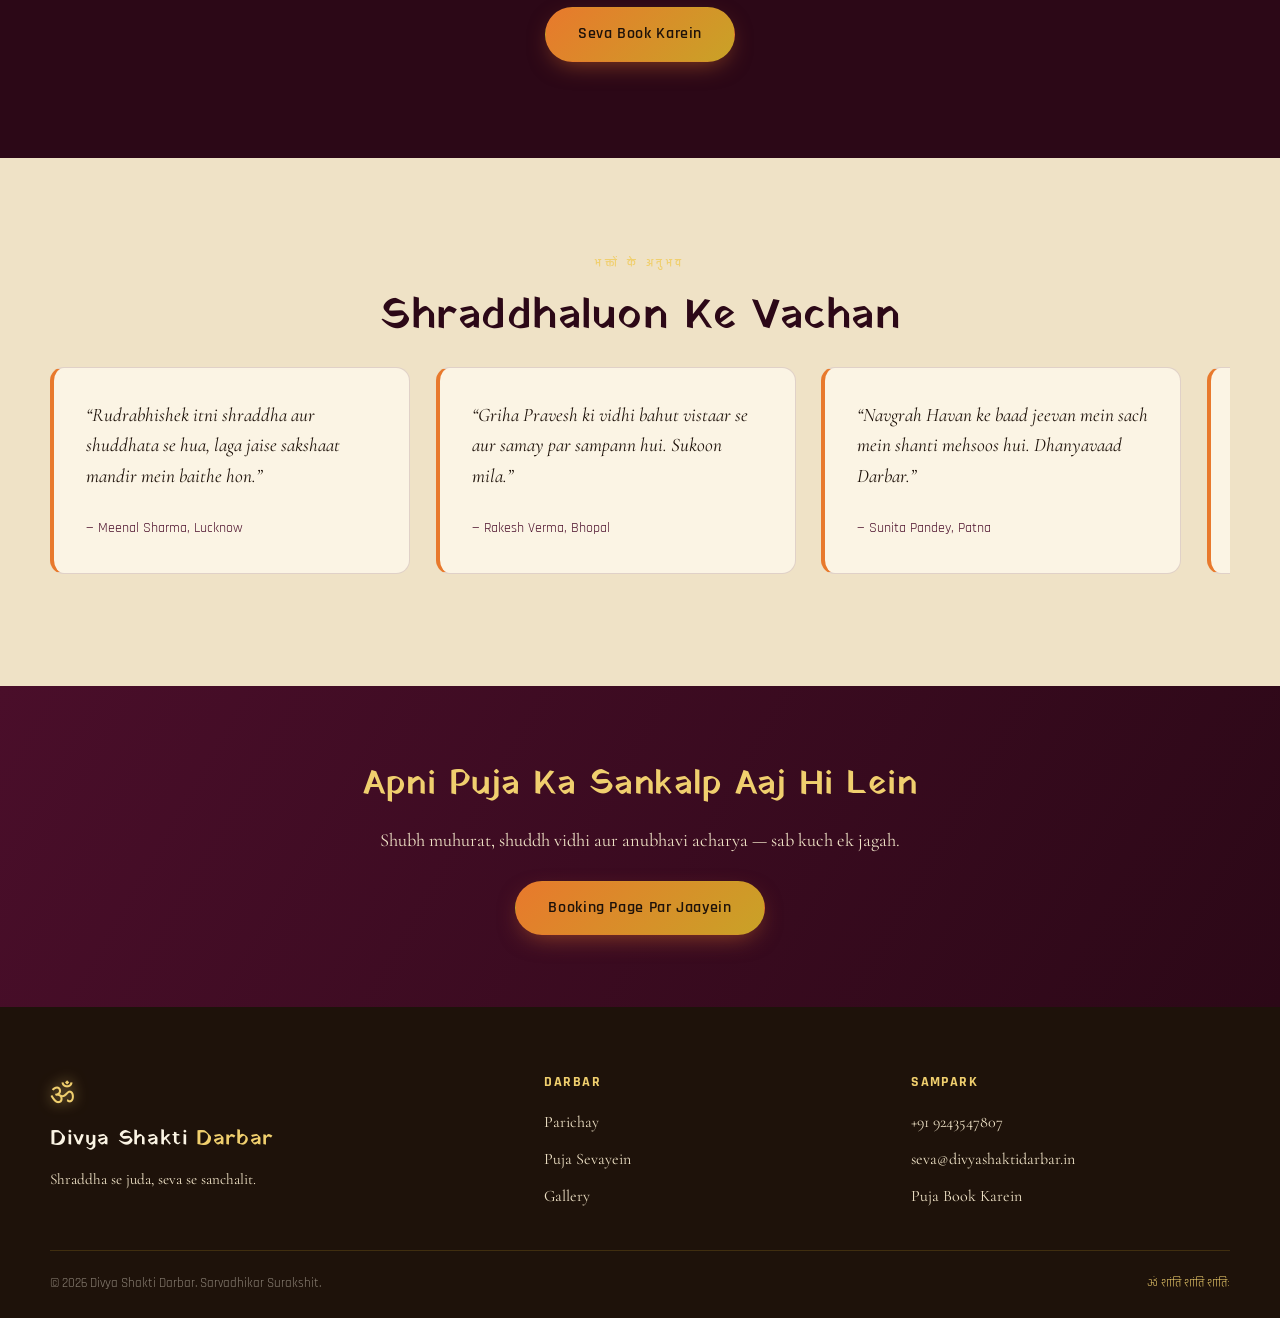
==== commit 58759966: "first commit" ====
--- a/index.html
+++ b/index.html
@@ -13,6 +13,22 @@
 <body>
 
 <canvas id="emberCanvas"></canvas>
+<!DOCTYPE html>
+<html lang="hi">
+<head>
+<meta charset="UTF-8">
+<meta name="viewport" content="width=device-width, initial-scale=1.0">
+<title>Divya Shakti Darbar | दिव्य शक्ति दरबार</title>
+<meta name="description" content="Divya Shakti Darbar — Puja, Havan, Rudrabhishek aur Aarti bookings. Shraddha se juda ek pavitra sthaan.">
+<link rel="preconnect" href="https://fonts.googleapis.com">
+<link rel="preconnect" href="https://fonts.gstatic.com" crossorigin>
+<link href="https://fonts.googleapis.com/css2?family=Yatra+One&family=Cormorant+Garamond:ital,wght@0,400;0,500;0,600;1,500&family=Rajdhani:wght@500;600;700&display=swap" rel="stylesheet">
+<link rel="stylesheet" href="style.css">
+</head>
+<body>
+
+<canvas id="emberCanvas"></canvas>
+
 <!-- ============ HEADER / NAV ============ -->
 <header class="site-header" id="siteHeader">
   <div class="nav-wrap">
@@ -22,11 +38,11 @@
     </a>
     <nav class="main-nav" id="mainNav">
       <a href="index.html" class="active-link">Home</a>
-      <a href="About.html">Darbar Ke Baare Mein</a>
+      <a href="about.html">Darbar Ke Baare Mein</a>
       <a href="sevayein.html">Puja Sevayein</a>
-      <a href="Gallery.html">Gallery</a>
-      <a href="Contact.html">Sampark</a>
-      <a href="Booking.html" class="nav-cta">Puja Book Karein</a>
+      <a href="gallery.html">Gallery</a>
+      <a href="contact.html">Sampark</a>
+      <a href="booking.html" class="nav-cta">Puja Book Karein</a>
     </nav>
     <button class="hamburger" id="hamburger" aria-label="Menu kholein" aria-expanded="false">
       <span></span><span></span><span></span>
@@ -199,7 +215,7 @@
     </div>
     <div class="footer-col">
       <h4>Sampark</h4>
-      <a href="tel:+919243547807">+91 9243547807</a>
+      <a href="tel:+910000000000">+91 00000 00000</a>
       <a href="mailto:seva@divyashaktidarbar.in">seva@divyashaktidarbar.in</a>
       <a href="booking.html">Puja Book Karein</a>
     </div>
@@ -212,4 +228,203 @@
 
 <script src="script.js"></script>
 </body>
+</html>
+<!-- ============ HEADER / NAV ============ -->
+<header class="site-header" id="siteHeader">
+  <div class="nav-wrap">
+    <a href="index.html" class="brand">
+      <span class="brand-om">ॐ</span>
+      <span class="brand-text">Divya Shakti <em>Darbar</em></span>
+    </a>
+    <nav class="main-nav" id="mainNav">
+      <a href="index.html" class="active-link">Home</a>
+      <a href="about.html">Darbar Ke Baare Mein</a>
+      <a href="index.html#sevas">Puja Sevayein</a>
+      <a href="gallery.html">Gallery</a>
+      <a href="contact.html">Sampark</a>
+      <a href="booking.html" class="nav-cta">Puja Book Karein</a>
+    </nav>
+    <button class="hamburger" id="hamburger" aria-label="Menu kholein" aria-expanded="false">
+      <span></span><span></span><span></span>
+    </button>
+  </div>
+</header>
+
+<!-- ============ HERO with background video ============ -->
+<section class="hero" id="home">
+  <div class="hero-media">
+    <video id="heroVideo" autoplay muted loop playsinline poster="">
+      <!-- Replace the src below with your own temple/diya/havan footage -->
+      <source src="https://cdn.coverr.co/videos/coverr-a-diya-lamp-1584/1080p.mp4" type="video/mp4">
+    </video>
+    <div class="hero-fallback" id="heroFallback" aria-hidden="true">
+      <div class="flame-field" id="flameField"></div>
+    </div>
+    <div class="hero-scrim"></div>
+    <div class="hero-vignette"></div>
+  </div>
+
+  <div class="hero-content">
+    <p class="eyebrow">॥ श्रद्धा • शक्ति • संकल्प ॥</p>
+    <h1 class="hero-title">
+      <span class="line">दिव्य शक्ति</span>
+      <span class="line accent">दरबार</span>
+    </h1>
+    <p class="hero-sub">Jahan har diya ek prarthana hai, aur har puja ek sankalp. Ghar baithe shuddh vidhi-vidhan se puja, havan aur abhishek karvayein — anubhavi acharyon ke saath.</p>
+    <div class="hero-actions">
+      <a href="booking.html" class="btn btn-primary">Aaj Ki Puja Book Karein</a>
+      <a href="gallery.html" class="btn btn-ghost">Gallery Dekhein</a>
+    </div>
+  </div>
+
+  <div class="hero-scroll-cue" aria-hidden="true">
+    <span>Neeche Scroll Karein</span>
+    <div class="cue-line"></div>
+  </div>
+</section>
+
+<!-- ============ MARQUEE ============ -->
+<div class="marquee-strip">
+  <div class="marquee-track">
+    <span>ॐ नमः शिवाय</span><span>•</span>
+    <span>श्री गणेशाय नमः</span><span>•</span>
+    <span>जय माता दी</span><span>•</span>
+    <span>हरे कृष्ण हरे राम</span><span>•</span>
+    <span>ॐ नमः शिवाय</span><span>•</span>
+    <span>श्री गणेशाय नमः</span><span>•</span>
+    <span>जय माता दी</span><span>•</span>
+    <span>हरे कृष्ण हरे राम</span><span>•</span>
+  </div>
+</div>
+
+<!-- ============ ABOUT TEASER ============ -->
+<section class="about" id="about">
+  <div class="about-wrap">
+    <div class="about-visual">
+      <div class="mandala-ring" aria-hidden="true">
+        <div class="ring r1"></div>
+        <div class="ring r2"></div>
+        <div class="ring r3"></div>
+        <div class="thali">🪔</div>
+      </div>
+    </div>
+    <div class="about-copy">
+      <p class="eyebrow eyebrow-dark">दरबार परिचय</p>
+      <h2>Ek Darbar, Jahan Aastha Ko Milta Hai Vidhi</h2>
+      <p>Divya Shakti Darbar ek aisa manch hai jahan pramanik vedic acharya, shuddh samagri aur shastra-sammat vidhi ke saath aapke ghar tak puja pahunchti hai — chahe aap kahin bhi ho.</p>
+      <div class="about-stats">
+        <div class="stat"><span class="stat-num" data-count="18">0</span><span class="stat-label">Varsh Ki Sadhna</span></div>
+        <div class="stat"><span class="stat-num" data-count="240">0</span><span class="stat-label">Vidhi-Vidhan</span></div>
+        <div class="stat"><span class="stat-num" data-count="52000">0</span><span class="stat-label">Sampann Pujayein</span></div>
+      </div>
+      <a href="about.html" class="btn btn-ghost btn-dark" style="margin-top:1.6rem;">Poora Parichay Padhein</a>
+    </div>
+  </div>
+</section>
+
+<!-- ============ SEVAS ============ -->
+<section class="sevas" id="sevas">
+  <p class="eyebrow eyebrow-center">पूजा सेवाएँ</p>
+  <h2 class="section-title">Apni Puja Chunein</h2>
+  <p class="section-sub">Har seva anubhavi purohit dwara, shuddh samagri ke saath sampann karayi jaati hai.</p>
+
+  <div class="seva-grid">
+    <article class="seva-card">
+      <div class="seva-icon">🕉️</div><h3>Rudrabhishek</h3>
+      <p>Bhagwan Shiv ko jal, dudh aur bilvapatra se abhishek — shanti aur samriddhi ke liye.</p>
+      <span class="seva-dur">Samay: 1.5 ghante</span>
+    </article>
+    <article class="seva-card">
+      <div class="seva-icon">🔥</div><h3>Navgrah Shanti Havan</h3>
+      <p>Nau grahon ki asaman peeda ko shant karne wali vidhi, jeevan mein santulan ke liye.</p>
+      <span class="seva-dur">Samay: 2 ghante</span>
+    </article>
+    <article class="seva-card">
+      <div class="seva-icon">🪔</div><h3>Griha Pravesh Puja</h3>
+      <p>Naye ghar mein prem, samridhi aur suraksha ke sankalp ke saath pravesh vidhi.</p>
+      <span class="seva-dur">Samay: 2.5 ghante</span>
+    </article>
+    <article class="seva-card">
+      <div class="seva-icon">📿</div><h3>Durga Saptashati Path</h3>
+      <p>Maa Durga ki stuti mein saat sau shlokon ka anushthan, shakti-jagran ke liye.</p>
+      <span class="seva-dur">Samay: 3 ghante</span>
+    </article>
+    <article class="seva-card">
+      <div class="seva-icon">🐍</div><h3>Kaal Sarp Dosh Nivaran</h3>
+      <p>Kundli mein kaal sarp yog ke prabhav ko kam karne ki vishesh puja.</p>
+      <span class="seva-dur">Samay: 2 ghante</span>
+    </article>
+    <article class="seva-card">
+      <div class="seva-icon">🌺</div><h3>Maa Lakshmi Aarti</h3>
+      <p>Dhan, samriddhi aur sthirta ke liye Diwali evam nitya aarti anushthan.</p>
+      <span class="seva-dur">Samay: 45 minute</span>
+    </article>
+  </div>
+  <div style="text-align:center;margin-top:2.5rem;">
+    <a href="booking.html" class="btn btn-primary">Seva Book Karein</a>
+  </div>
+</section>
+
+<!-- ============ TESTIMONIALS ============ -->
+<section class="anubhav" id="anubhav">
+  <p class="eyebrow eyebrow-center">भक्तों के अनुभव</p>
+  <h2 class="section-title">Shraddhaluon Ke Vachan</h2>
+  <div class="anubhav-track" id="anubhavTrack">
+    <blockquote class="anubhav-card">
+      <p>“Rudrabhishek itni shraddha aur shuddhata se hua, laga jaise sakshaat mandir mein baithe hon.”</p>
+      <cite>— Meenal Sharma, Lucknow</cite>
+    </blockquote>
+    <blockquote class="anubhav-card">
+      <p>“Griha Pravesh ki vidhi bahut vistaar se aur samay par sampann hui. Sukoon mila.”</p>
+      <cite>— Rakesh Verma, Bhopal</cite>
+    </blockquote>
+    <blockquote class="anubhav-card">
+      <p>“Navgrah Havan ke baad jeevan mein sach mein shanti mehsoos hui. Dhanyavaad Darbar.”</p>
+      <cite>— Sunita Pandey, Patna</cite>
+    </blockquote>
+    <blockquote class="anubhav-card">
+      <p>“Purohit ji ka gyan aur vidhi dono hi bahut praman-sammat the.”</p>
+      <cite>— Arvind Tiwari, Varanasi</cite>
+    </blockquote>
+  </div>
+</section>
+
+<!-- ============ CTA BANNER ============ -->
+<section class="cta-banner">
+  <div class="cta-banner-inner">
+    <h2>Apni Puja Ka Sankalp Aaj Hi Lein</h2>
+    <p>Shubh muhurat, shuddh vidhi aur anubhavi acharya — sab kuch ek jagah.</p>
+    <a href="booking.html" class="btn btn-primary">Booking Page Par Jaayein</a>
+  </div>
+</section>
+
+<!-- ============ FOOTER ============ -->
+<footer class="site-footer">
+  <div class="footer-wrap">
+    <div class="footer-brand">
+      <span class="brand-om">ॐ</span>
+      <span class="brand-text">Divya Shakti <em>Darbar</em></span>
+      <p>Shraddha se juda, seva se sanchalit.</p>
+    </div>
+    <div class="footer-col">
+      <h4>Darbar</h4>
+      <a href="about.html">Parichay</a>
+      <a href="index.html#sevas">Puja Sevayein</a>
+      <a href="gallery.html">Gallery</a>
+    </div>
+    <div class="footer-col">
+      <h4>Sampark</h4>
+      <a href="tel:+910000000000">+91 9243547807</a>
+      <a href="mailto:seva@divyashaktidarbar.in">seva@divyashaktidarbar.in</a>
+      <a href="booking.html">Puja Book Karein</a>
+    </div>
+  </div>
+  <div class="footer-bottom">
+    <span>© 2026 Divya Shakti Darbar. Sarvadhikar Surakshit.</span>
+    <span class="footer-om">ॐ शांति शांति शांतिः</span>
+  </div>
+</footer>
+
+<script src="script.js"></script>
+</body>
 </html>
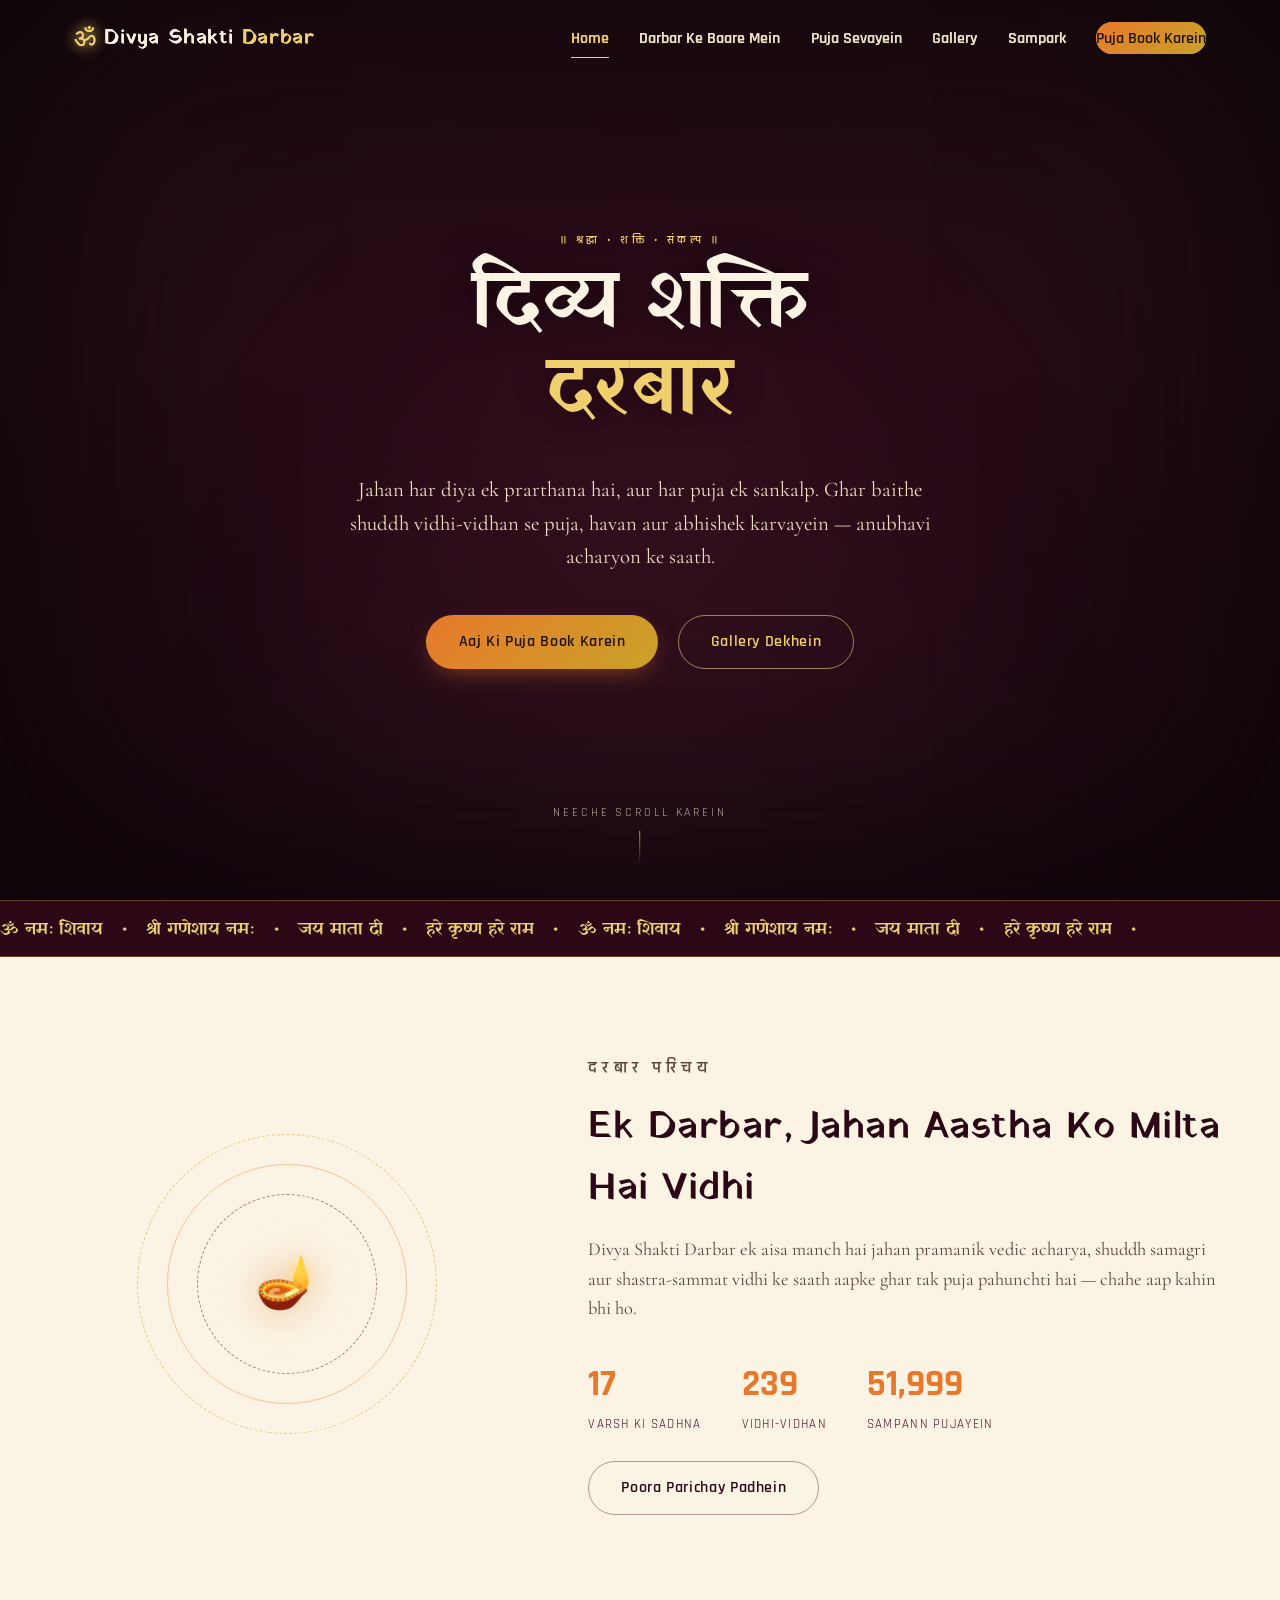
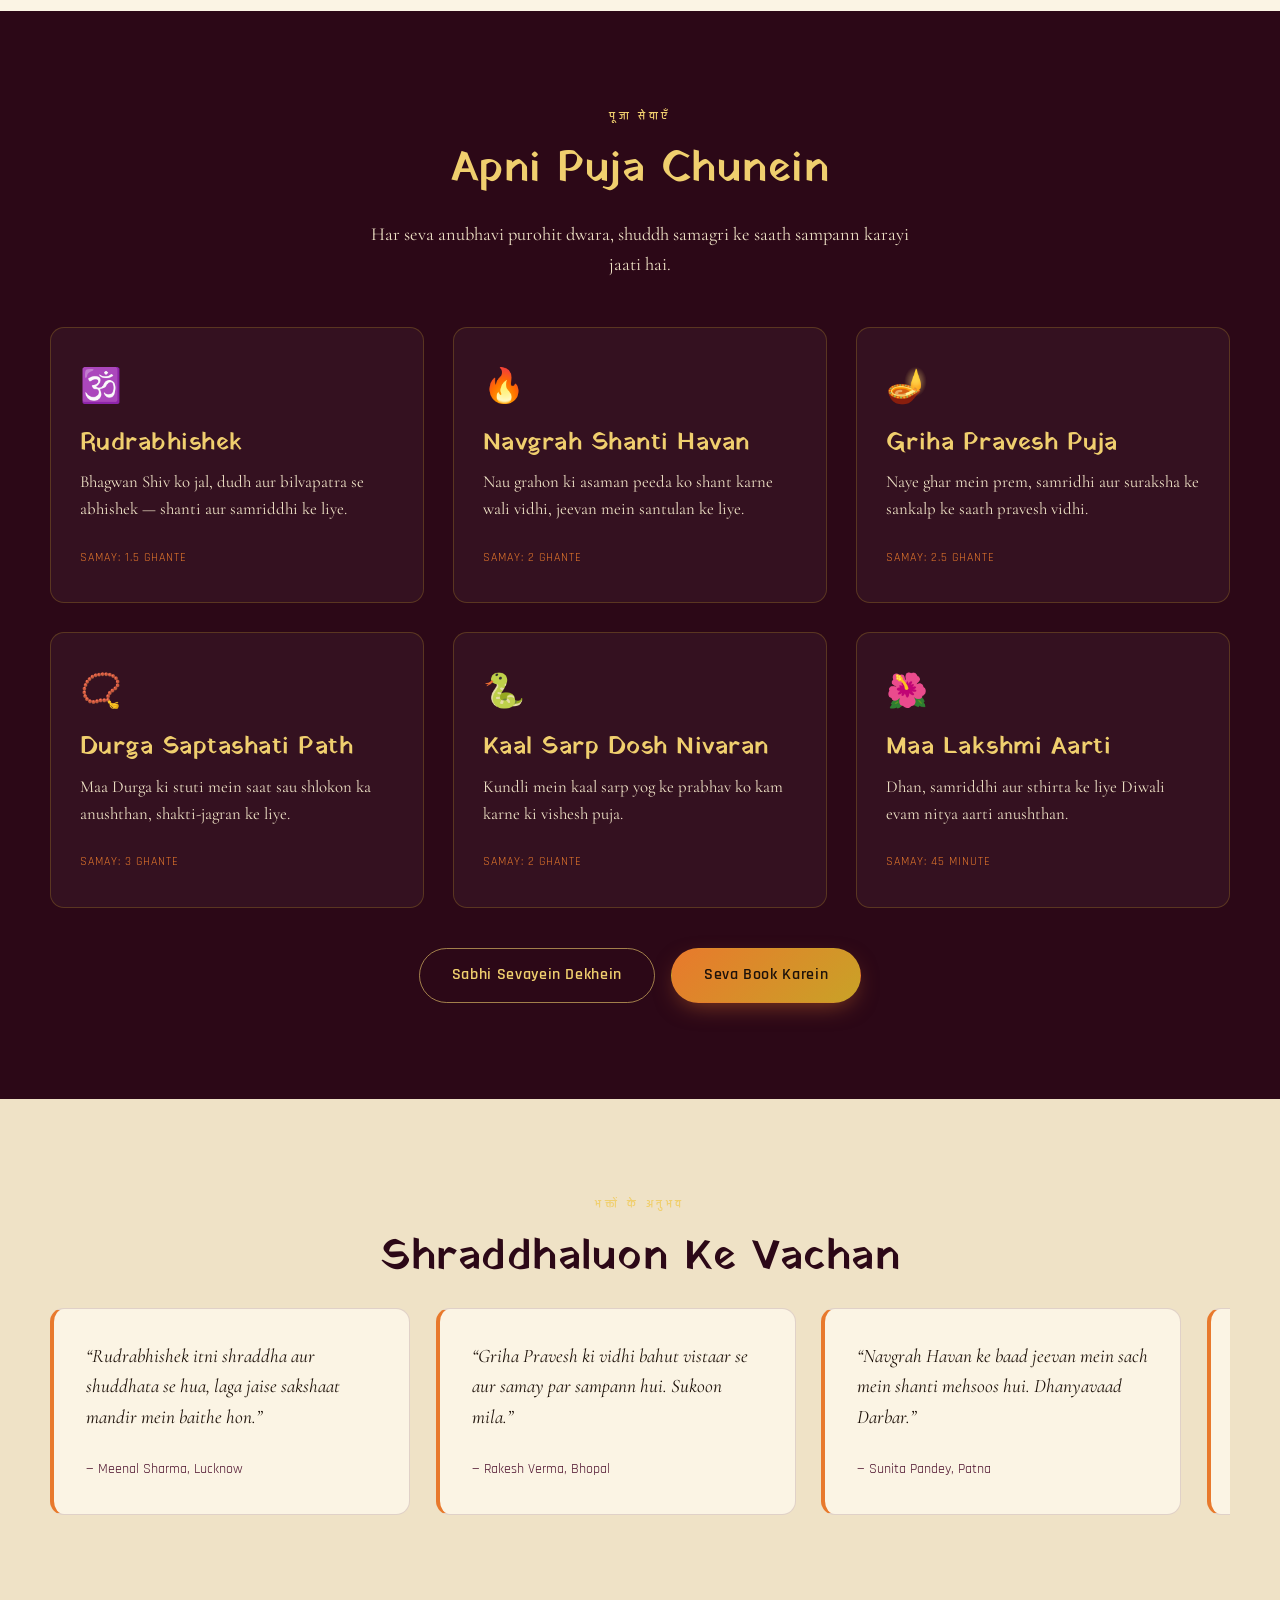
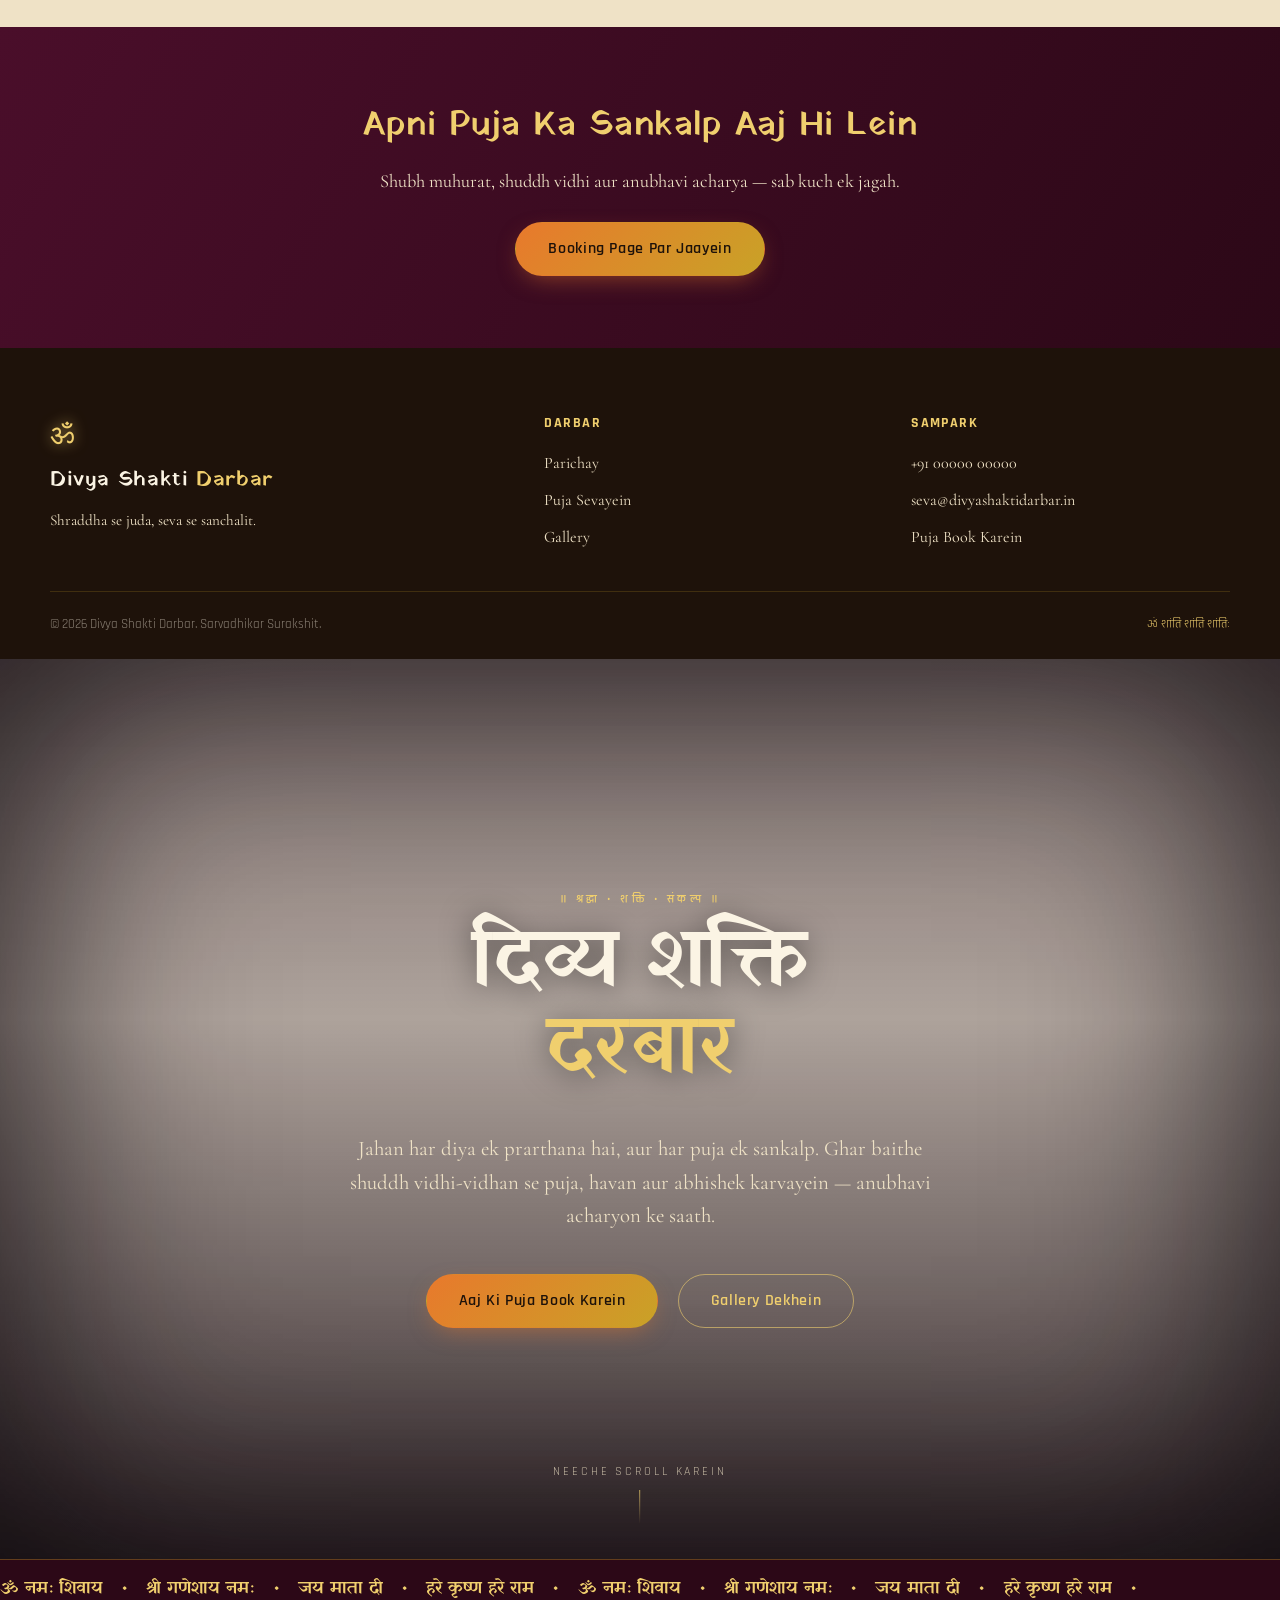
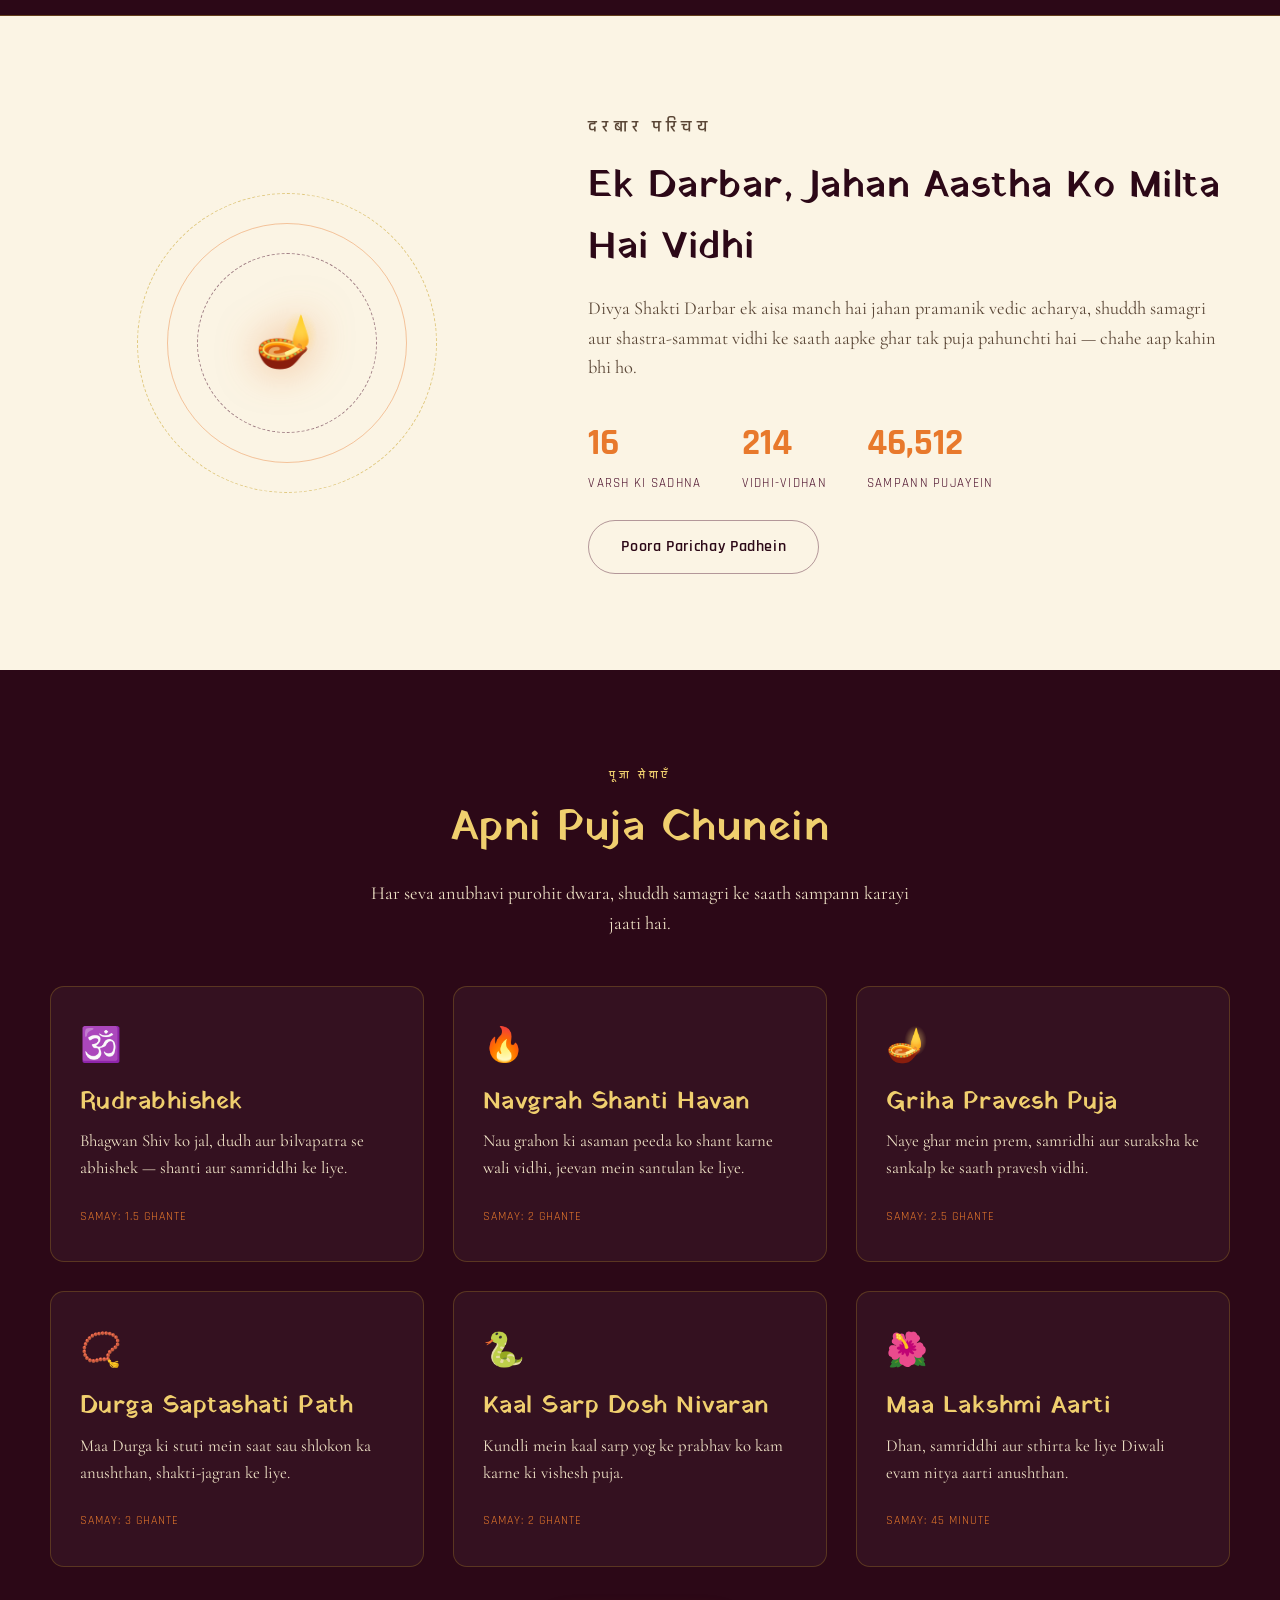
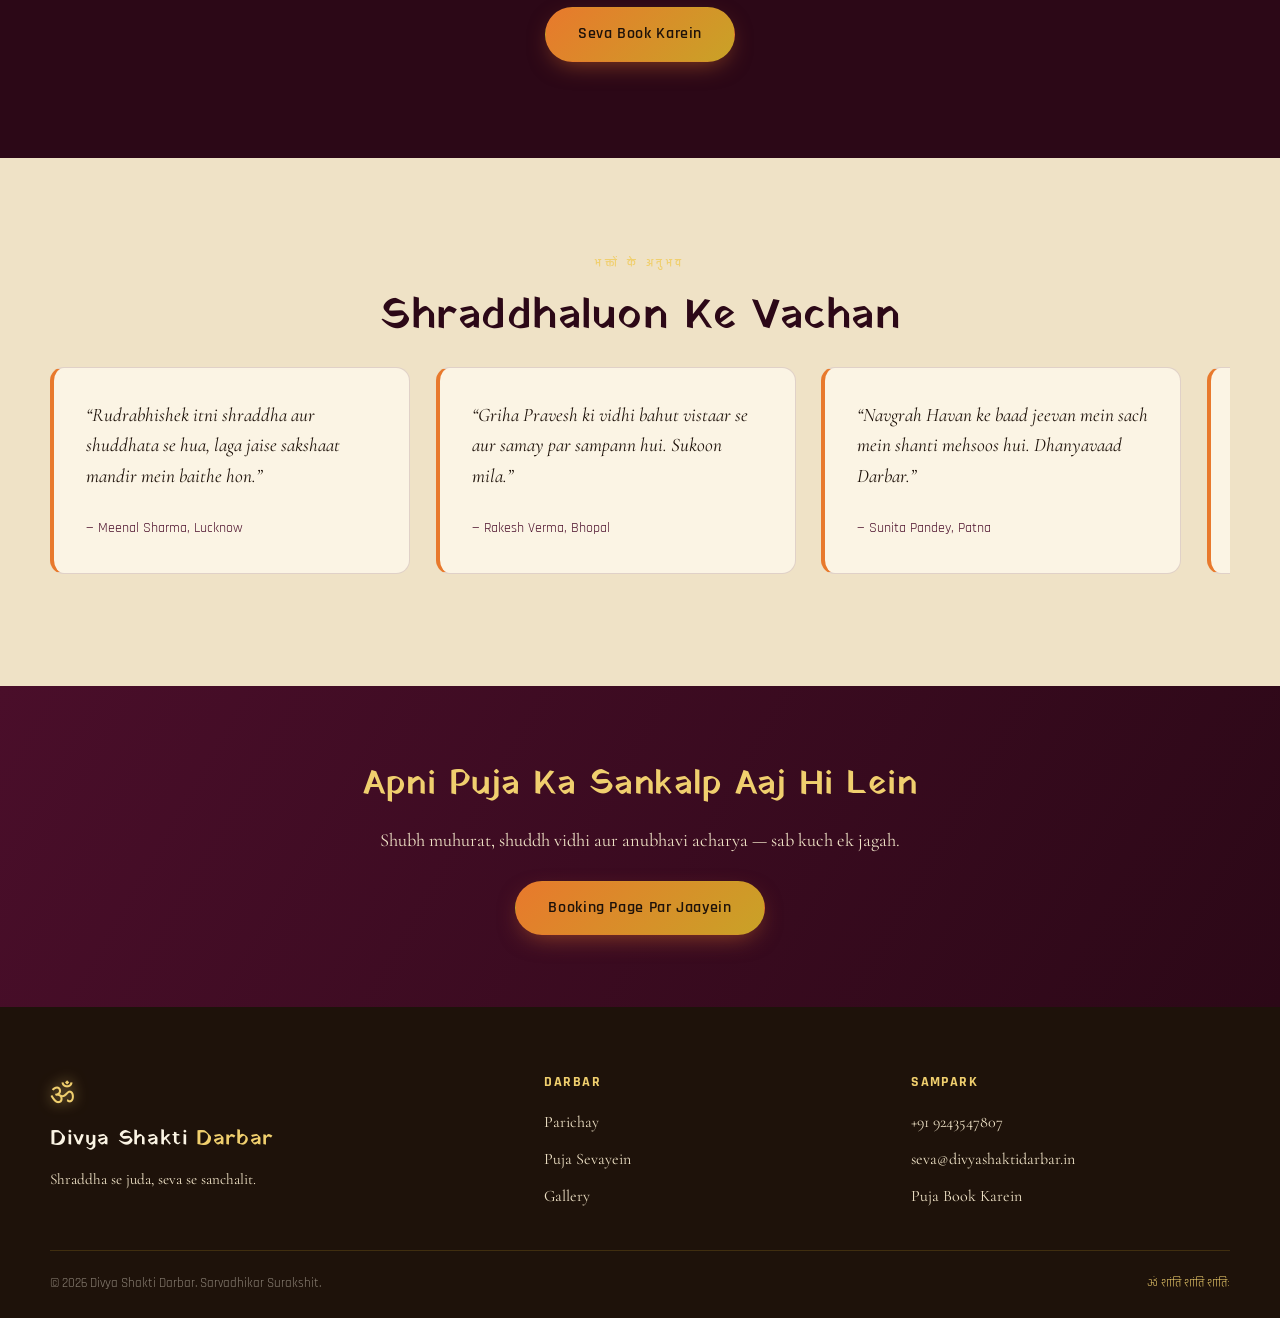
==== commit c06d5989: "Clean up index.html by removing duplicates Removed duplicate HTML structure and unnecessary elements" ====
--- a/index.html
+++ b/index.html
@@ -11,22 +11,6 @@
 <link rel="stylesheet" href="style.css">
 </head>
 <body>
-
-<canvas id="emberCanvas"></canvas>
-<!DOCTYPE html>
-<html lang="hi">
-<head>
-<meta charset="UTF-8">
-<meta name="viewport" content="width=device-width, initial-scale=1.0">
-<title>Divya Shakti Darbar | दिव्य शक्ति दरबार</title>
-<meta name="description" content="Divya Shakti Darbar — Puja, Havan, Rudrabhishek aur Aarti bookings. Shraddha se juda ek pavitra sthaan.">
-<link rel="preconnect" href="https://fonts.googleapis.com">
-<link rel="preconnect" href="https://fonts.gstatic.com" crossorigin>
-<link href="https://fonts.googleapis.com/css2?family=Yatra+One&family=Cormorant+Garamond:ital,wght@0,400;0,500;0,600;1,500&family=Rajdhani:wght@500;600;700&display=swap" rel="stylesheet">
-<link rel="stylesheet" href="style.css">
-</head>
-<body>
-
 <canvas id="emberCanvas"></canvas>
 
 <!-- ============ HEADER / NAV ============ -->
@@ -427,4 +411,4 @@
 
 <script src="script.js"></script>
 </body>
-</html>+</html>
--- a/style.css
+++ b/style.css
@@ -143,6 +143,9 @@
 
 .hamburger{display:none;flex-direction:column;gap:5px;background:none;border:0;cursor:pointer;padding:6px;}
 .hamburger span{width:24px;height:2px;background:var(--ivory);border-radius:2px;transition:all .3s var(--ease);}
+.hamburger.active span:nth-child(1){transform:translateY(7px) rotate(45deg);}
+.hamburger.active span:nth-child(2){opacity:0;}
+.hamburger.active span:nth-child(3){transform:translateY(-7px) rotate(-45deg);}
 
 /* =========================================================
    HERO — video background
@@ -774,4 +777,4 @@
 
 @media (max-width: 640px){
   .wa-strip-inner{flex-direction:column;align-items:flex-start;}
-}+}
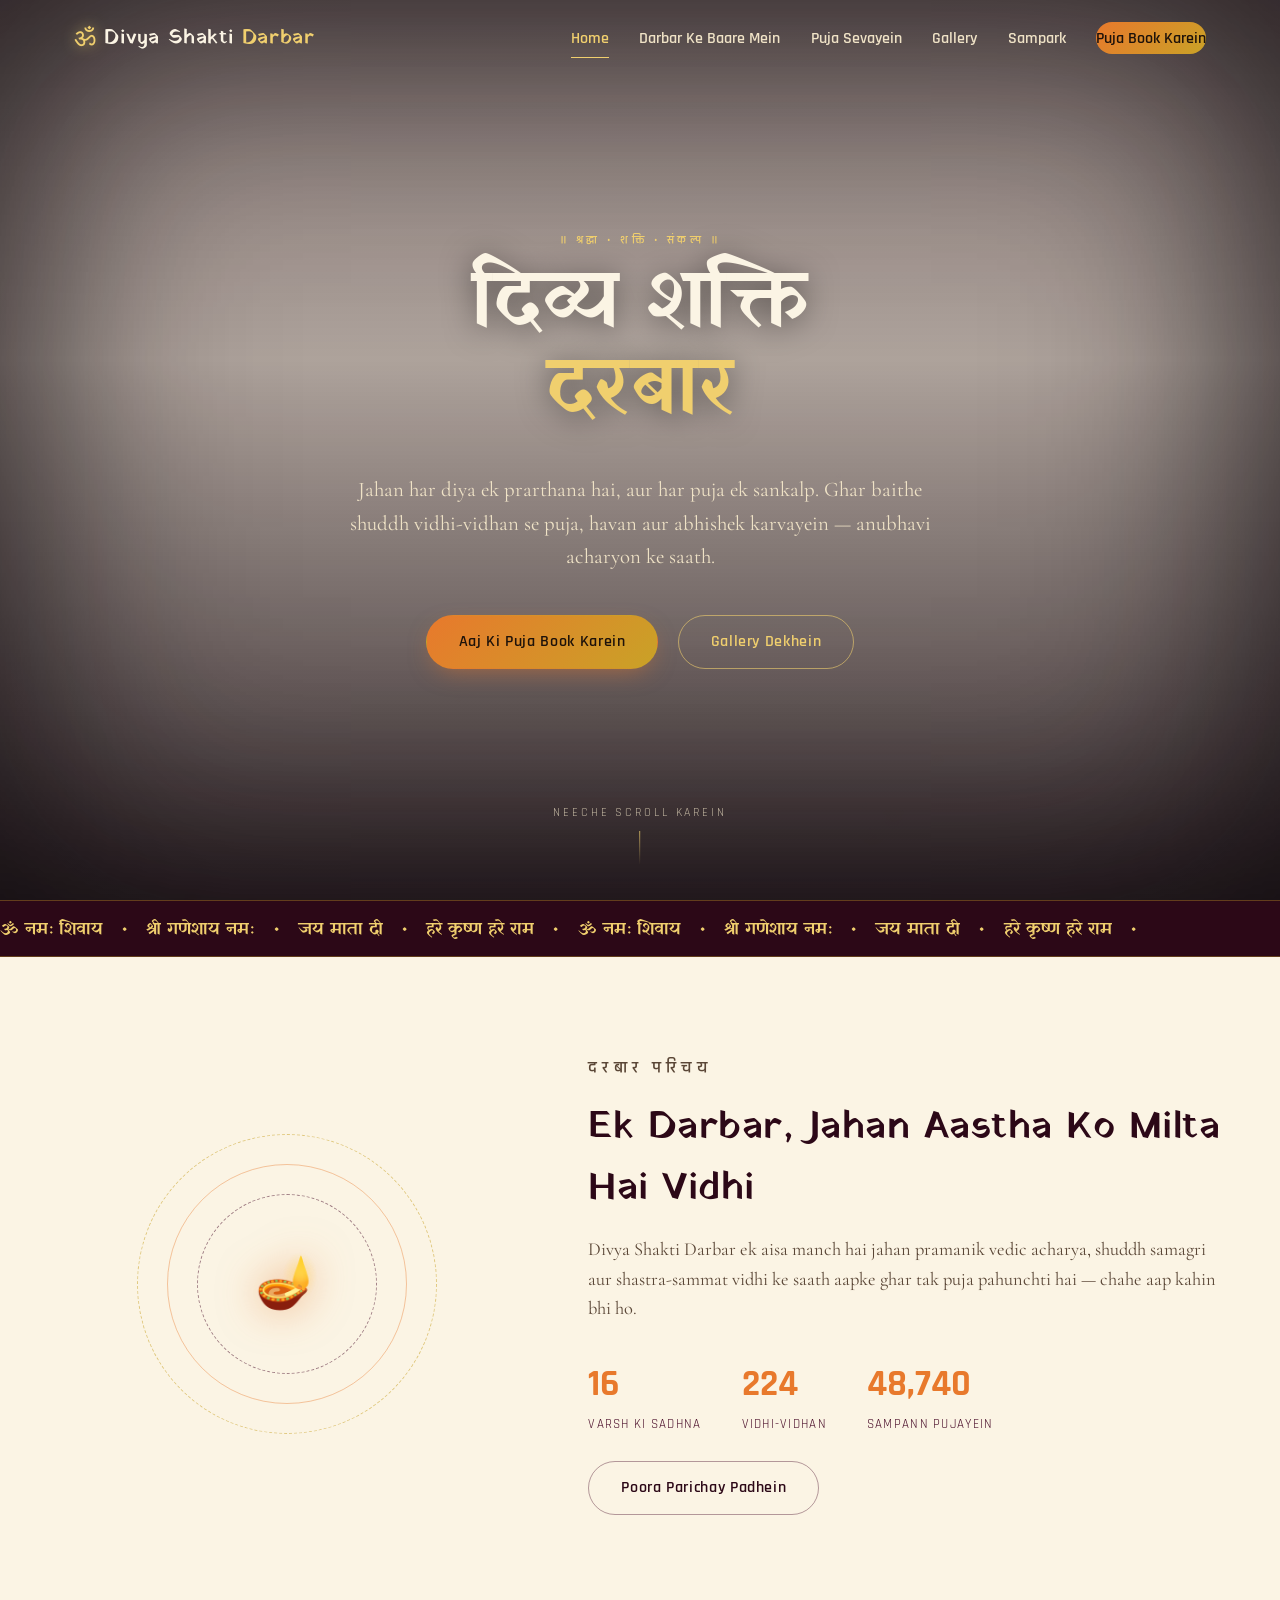
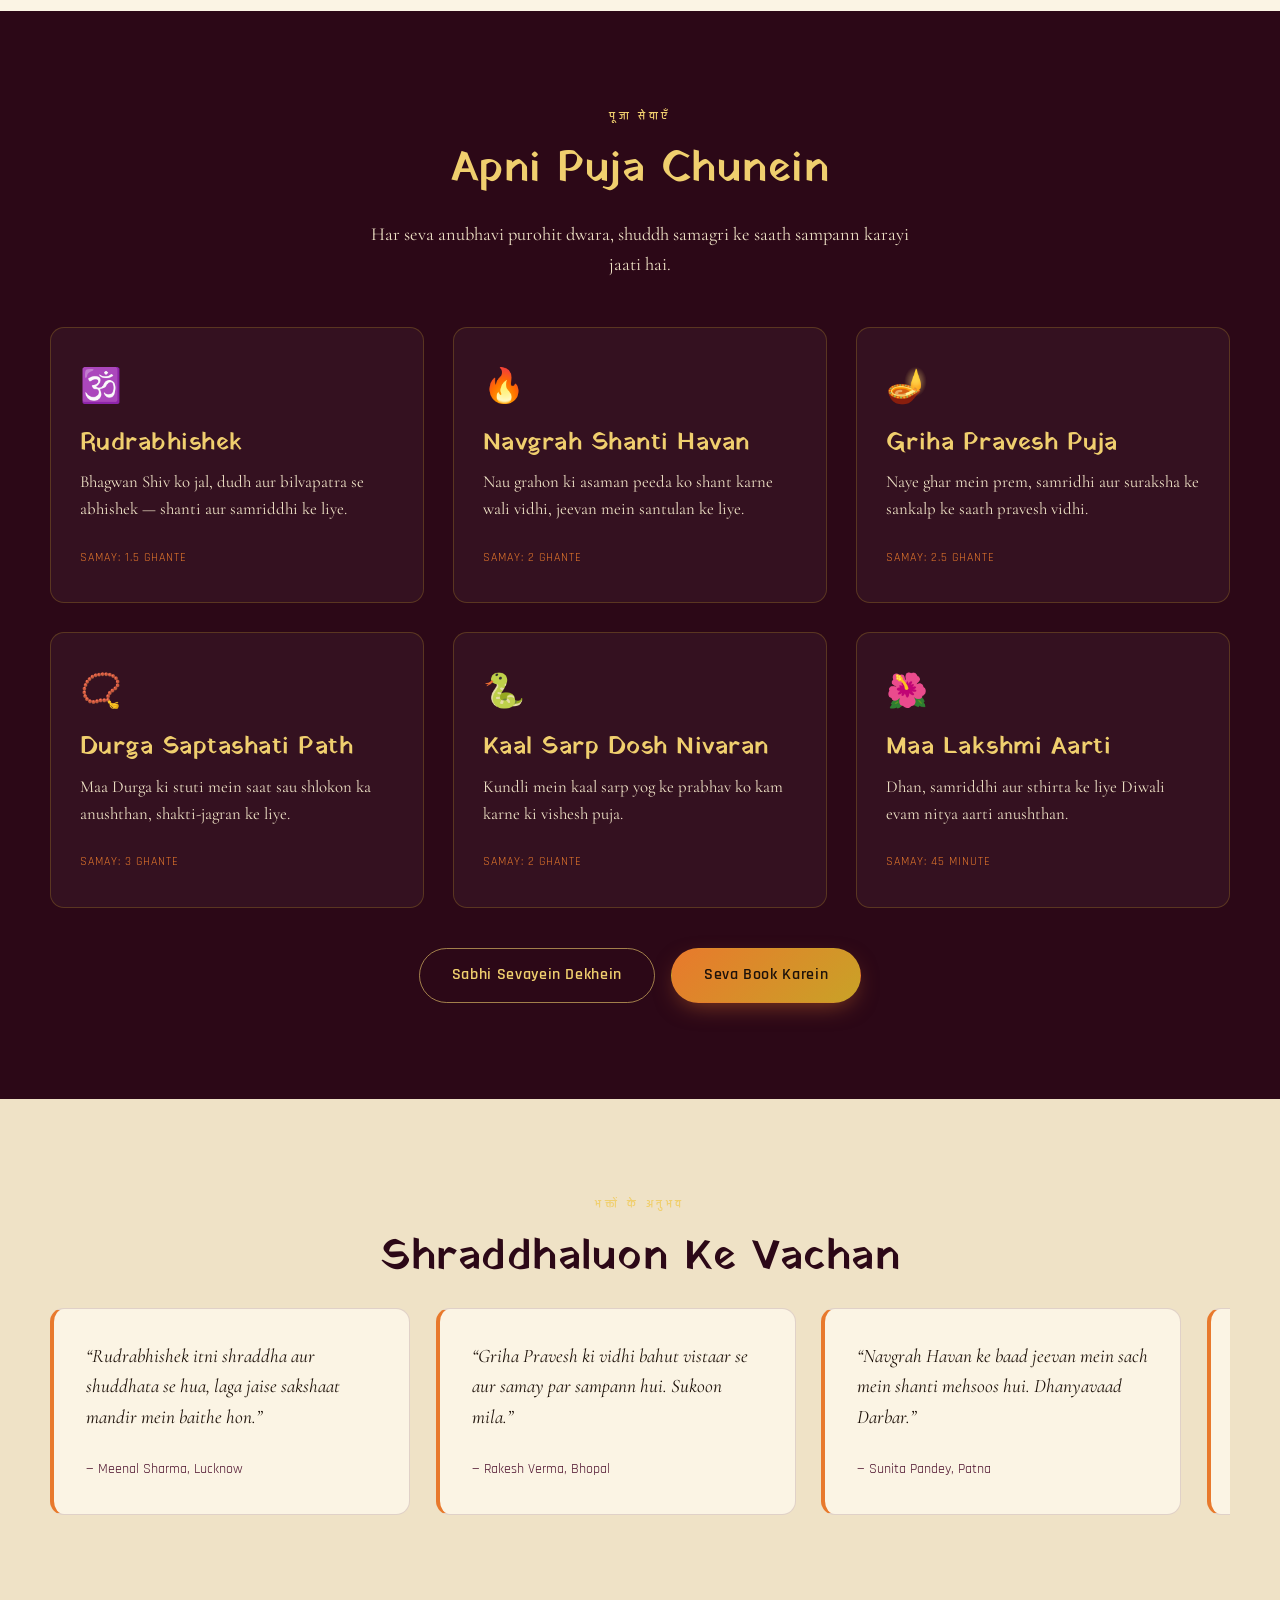
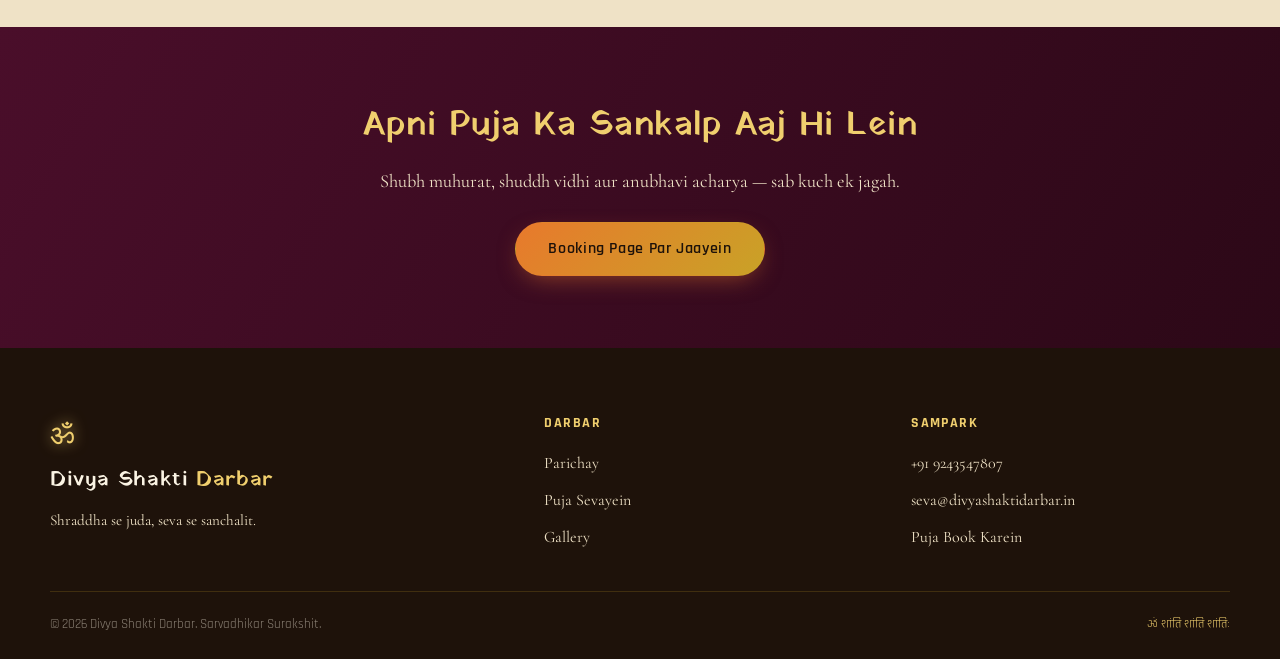
==== commit 7e8e0765: "Update index.html" ====
--- a/index.html
+++ b/index.html
@@ -11,8 +11,8 @@
 <link rel="stylesheet" href="style.css">
 </head>
 <body>
+
 <canvas id="emberCanvas"></canvas>
-
 <!-- ============ HEADER / NAV ============ -->
 <header class="site-header" id="siteHeader">
   <div class="nav-wrap">
@@ -199,7 +199,7 @@
     </div>
     <div class="footer-col">
       <h4>Sampark</h4>
-      <a href="tel:+910000000000">+91 00000 00000</a>
+      <a href="tel:+919243547807">+91 9243547807</a>
       <a href="mailto:seva@divyashaktidarbar.in">seva@divyashaktidarbar.in</a>
       <a href="booking.html">Puja Book Karein</a>
     </div>
@@ -213,202 +213,3 @@
 <script src="script.js"></script>
 </body>
 </html>
-<!-- ============ HEADER / NAV ============ -->
-<header class="site-header" id="siteHeader">
-  <div class="nav-wrap">
-    <a href="index.html" class="brand">
-      <span class="brand-om">ॐ</span>
-      <span class="brand-text">Divya Shakti <em>Darbar</em></span>
-    </a>
-    <nav class="main-nav" id="mainNav">
-      <a href="index.html" class="active-link">Home</a>
-      <a href="about.html">Darbar Ke Baare Mein</a>
-      <a href="index.html#sevas">Puja Sevayein</a>
-      <a href="gallery.html">Gallery</a>
-      <a href="contact.html">Sampark</a>
-      <a href="booking.html" class="nav-cta">Puja Book Karein</a>
-    </nav>
-    <button class="hamburger" id="hamburger" aria-label="Menu kholein" aria-expanded="false">
-      <span></span><span></span><span></span>
-    </button>
-  </div>
-</header>
-
-<!-- ============ HERO with background video ============ -->
-<section class="hero" id="home">
-  <div class="hero-media">
-    <video id="heroVideo" autoplay muted loop playsinline poster="">
-      <!-- Replace the src below with your own temple/diya/havan footage -->
-      <source src="https://cdn.coverr.co/videos/coverr-a-diya-lamp-1584/1080p.mp4" type="video/mp4">
-    </video>
-    <div class="hero-fallback" id="heroFallback" aria-hidden="true">
-      <div class="flame-field" id="flameField"></div>
-    </div>
-    <div class="hero-scrim"></div>
-    <div class="hero-vignette"></div>
-  </div>
-
-  <div class="hero-content">
-    <p class="eyebrow">॥ श्रद्धा • शक्ति • संकल्प ॥</p>
-    <h1 class="hero-title">
-      <span class="line">दिव्य शक्ति</span>
-      <span class="line accent">दरबार</span>
-    </h1>
-    <p class="hero-sub">Jahan har diya ek prarthana hai, aur har puja ek sankalp. Ghar baithe shuddh vidhi-vidhan se puja, havan aur abhishek karvayein — anubhavi acharyon ke saath.</p>
-    <div class="hero-actions">
-      <a href="booking.html" class="btn btn-primary">Aaj Ki Puja Book Karein</a>
-      <a href="gallery.html" class="btn btn-ghost">Gallery Dekhein</a>
-    </div>
-  </div>
-
-  <div class="hero-scroll-cue" aria-hidden="true">
-    <span>Neeche Scroll Karein</span>
-    <div class="cue-line"></div>
-  </div>
-</section>
-
-<!-- ============ MARQUEE ============ -->
-<div class="marquee-strip">
-  <div class="marquee-track">
-    <span>ॐ नमः शिवाय</span><span>•</span>
-    <span>श्री गणेशाय नमः</span><span>•</span>
-    <span>जय माता दी</span><span>•</span>
-    <span>हरे कृष्ण हरे राम</span><span>•</span>
-    <span>ॐ नमः शिवाय</span><span>•</span>
-    <span>श्री गणेशाय नमः</span><span>•</span>
-    <span>जय माता दी</span><span>•</span>
-    <span>हरे कृष्ण हरे राम</span><span>•</span>
-  </div>
-</div>
-
-<!-- ============ ABOUT TEASER ============ -->
-<section class="about" id="about">
-  <div class="about-wrap">
-    <div class="about-visual">
-      <div class="mandala-ring" aria-hidden="true">
-        <div class="ring r1"></div>
-        <div class="ring r2"></div>
-        <div class="ring r3"></div>
-        <div class="thali">🪔</div>
-      </div>
-    </div>
-    <div class="about-copy">
-      <p class="eyebrow eyebrow-dark">दरबार परिचय</p>
-      <h2>Ek Darbar, Jahan Aastha Ko Milta Hai Vidhi</h2>
-      <p>Divya Shakti Darbar ek aisa manch hai jahan pramanik vedic acharya, shuddh samagri aur shastra-sammat vidhi ke saath aapke ghar tak puja pahunchti hai — chahe aap kahin bhi ho.</p>
-      <div class="about-stats">
-        <div class="stat"><span class="stat-num" data-count="18">0</span><span class="stat-label">Varsh Ki Sadhna</span></div>
-        <div class="stat"><span class="stat-num" data-count="240">0</span><span class="stat-label">Vidhi-Vidhan</span></div>
-        <div class="stat"><span class="stat-num" data-count="52000">0</span><span class="stat-label">Sampann Pujayein</span></div>
-      </div>
-      <a href="about.html" class="btn btn-ghost btn-dark" style="margin-top:1.6rem;">Poora Parichay Padhein</a>
-    </div>
-  </div>
-</section>
-
-<!-- ============ SEVAS ============ -->
-<section class="sevas" id="sevas">
-  <p class="eyebrow eyebrow-center">पूजा सेवाएँ</p>
-  <h2 class="section-title">Apni Puja Chunein</h2>
-  <p class="section-sub">Har seva anubhavi purohit dwara, shuddh samagri ke saath sampann karayi jaati hai.</p>
-
-  <div class="seva-grid">
-    <article class="seva-card">
-      <div class="seva-icon">🕉️</div><h3>Rudrabhishek</h3>
-      <p>Bhagwan Shiv ko jal, dudh aur bilvapatra se abhishek — shanti aur samriddhi ke liye.</p>
-      <span class="seva-dur">Samay: 1.5 ghante</span>
-    </article>
-    <article class="seva-card">
-      <div class="seva-icon">🔥</div><h3>Navgrah Shanti Havan</h3>
-      <p>Nau grahon ki asaman peeda ko shant karne wali vidhi, jeevan mein santulan ke liye.</p>
-      <span class="seva-dur">Samay: 2 ghante</span>
-    </article>
-    <article class="seva-card">
-      <div class="seva-icon">🪔</div><h3>Griha Pravesh Puja</h3>
-      <p>Naye ghar mein prem, samridhi aur suraksha ke sankalp ke saath pravesh vidhi.</p>
-      <span class="seva-dur">Samay: 2.5 ghante</span>
-    </article>
-    <article class="seva-card">
-      <div class="seva-icon">📿</div><h3>Durga Saptashati Path</h3>
-      <p>Maa Durga ki stuti mein saat sau shlokon ka anushthan, shakti-jagran ke liye.</p>
-      <span class="seva-dur">Samay: 3 ghante</span>
-    </article>
-    <article class="seva-card">
-      <div class="seva-icon">🐍</div><h3>Kaal Sarp Dosh Nivaran</h3>
-      <p>Kundli mein kaal sarp yog ke prabhav ko kam karne ki vishesh puja.</p>
-      <span class="seva-dur">Samay: 2 ghante</span>
-    </article>
-    <article class="seva-card">
-      <div class="seva-icon">🌺</div><h3>Maa Lakshmi Aarti</h3>
-      <p>Dhan, samriddhi aur sthirta ke liye Diwali evam nitya aarti anushthan.</p>
-      <span class="seva-dur">Samay: 45 minute</span>
-    </article>
-  </div>
-  <div style="text-align:center;margin-top:2.5rem;">
-    <a href="booking.html" class="btn btn-primary">Seva Book Karein</a>
-  </div>
-</section>
-
-<!-- ============ TESTIMONIALS ============ -->
-<section class="anubhav" id="anubhav">
-  <p class="eyebrow eyebrow-center">भक्तों के अनुभव</p>
-  <h2 class="section-title">Shraddhaluon Ke Vachan</h2>
-  <div class="anubhav-track" id="anubhavTrack">
-    <blockquote class="anubhav-card">
-      <p>“Rudrabhishek itni shraddha aur shuddhata se hua, laga jaise sakshaat mandir mein baithe hon.”</p>
-      <cite>— Meenal Sharma, Lucknow</cite>
-    </blockquote>
-    <blockquote class="anubhav-card">
-      <p>“Griha Pravesh ki vidhi bahut vistaar se aur samay par sampann hui. Sukoon mila.”</p>
-      <cite>— Rakesh Verma, Bhopal</cite>
-    </blockquote>
-    <blockquote class="anubhav-card">
-      <p>“Navgrah Havan ke baad jeevan mein sach mein shanti mehsoos hui. Dhanyavaad Darbar.”</p>
-      <cite>— Sunita Pandey, Patna</cite>
-    </blockquote>
-    <blockquote class="anubhav-card">
-      <p>“Purohit ji ka gyan aur vidhi dono hi bahut praman-sammat the.”</p>
-      <cite>— Arvind Tiwari, Varanasi</cite>
-    </blockquote>
-  </div>
-</section>
-
-<!-- ============ CTA BANNER ============ -->
-<section class="cta-banner">
-  <div class="cta-banner-inner">
-    <h2>Apni Puja Ka Sankalp Aaj Hi Lein</h2>
-    <p>Shubh muhurat, shuddh vidhi aur anubhavi acharya — sab kuch ek jagah.</p>
-    <a href="booking.html" class="btn btn-primary">Booking Page Par Jaayein</a>
-  </div>
-</section>
-
-<!-- ============ FOOTER ============ -->
-<footer class="site-footer">
-  <div class="footer-wrap">
-    <div class="footer-brand">
-      <span class="brand-om">ॐ</span>
-      <span class="brand-text">Divya Shakti <em>Darbar</em></span>
-      <p>Shraddha se juda, seva se sanchalit.</p>
-    </div>
-    <div class="footer-col">
-      <h4>Darbar</h4>
-      <a href="about.html">Parichay</a>
-      <a href="index.html#sevas">Puja Sevayein</a>
-      <a href="gallery.html">Gallery</a>
-    </div>
-    <div class="footer-col">
-      <h4>Sampark</h4>
-      <a href="tel:+910000000000">+91 9243547807</a>
-      <a href="mailto:seva@divyashaktidarbar.in">seva@divyashaktidarbar.in</a>
-      <a href="booking.html">Puja Book Karein</a>
-    </div>
-  </div>
-  <div class="footer-bottom">
-    <span>© 2026 Divya Shakti Darbar. Sarvadhikar Surakshit.</span>
-    <span class="footer-om">ॐ शांति शांति शांतिः</span>
-  </div>
-</footer>
-
-<script src="script.js"></script>
-</body>
-</html>
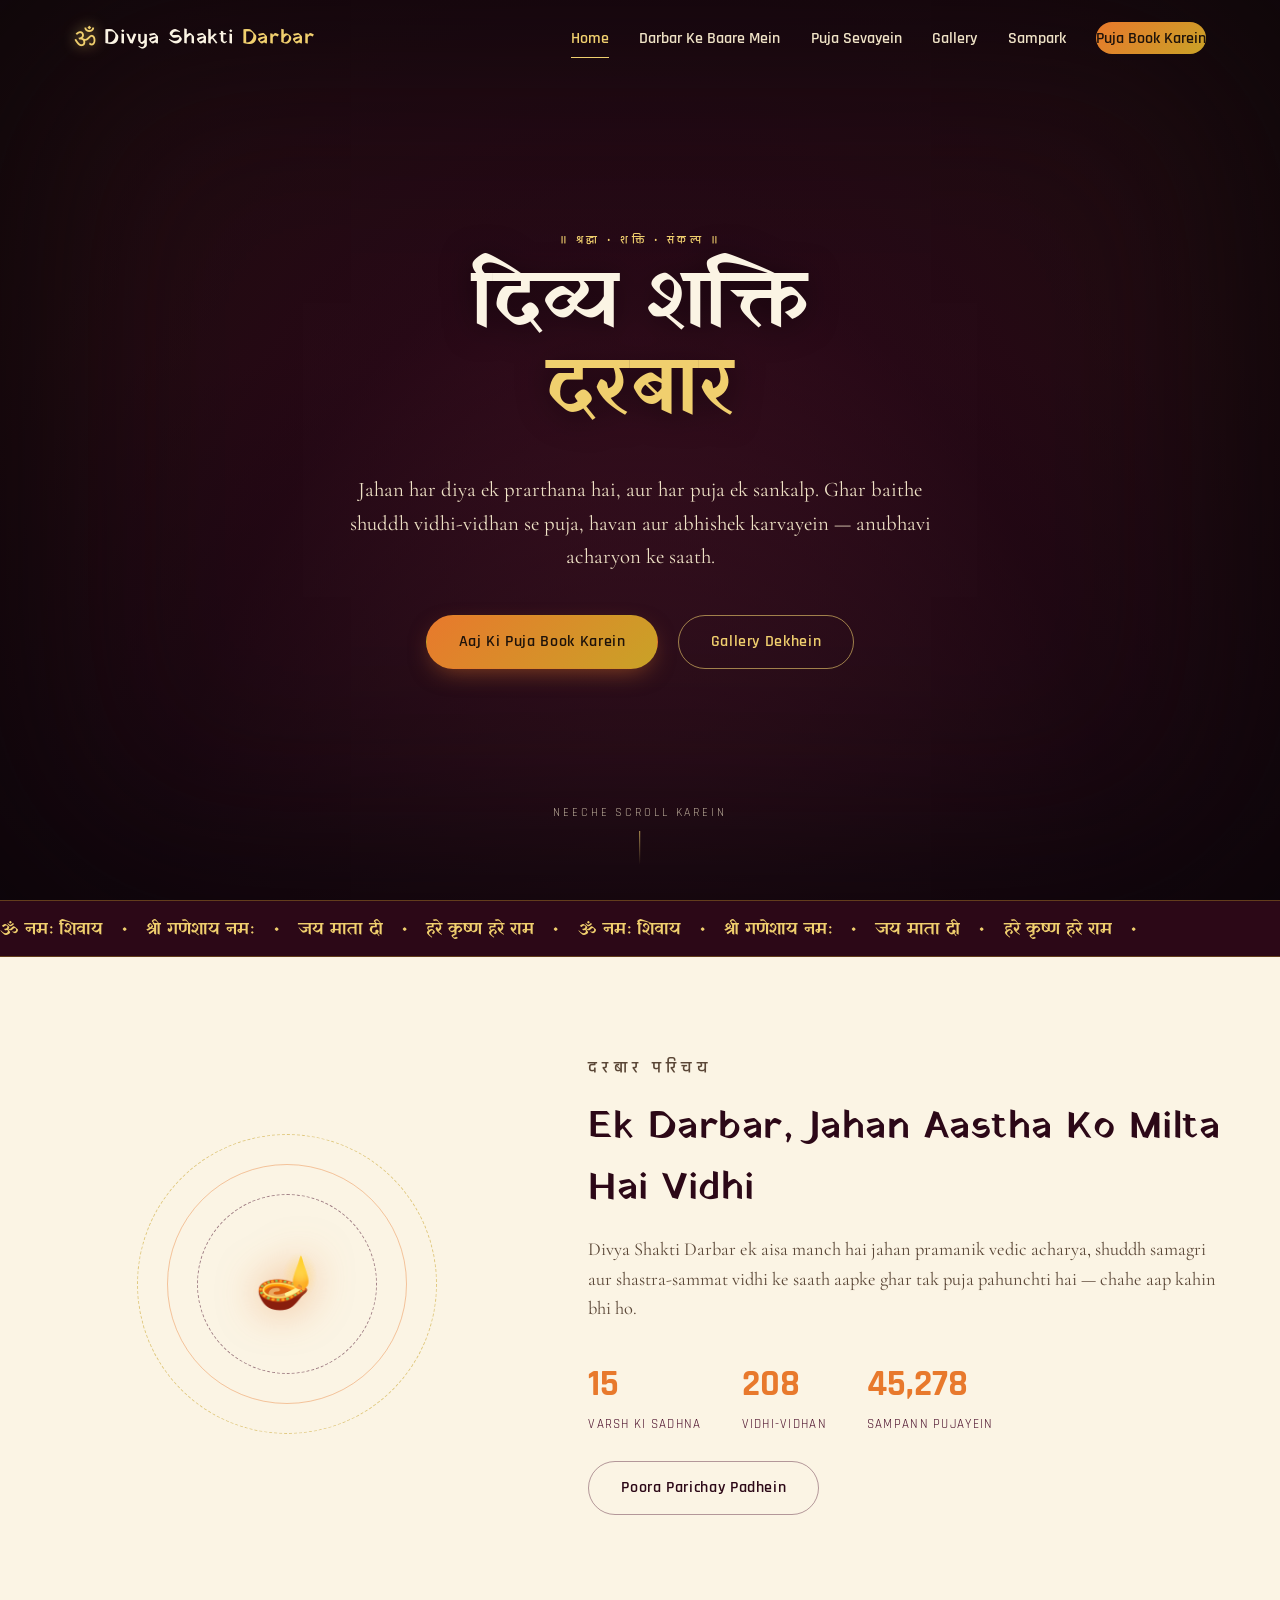
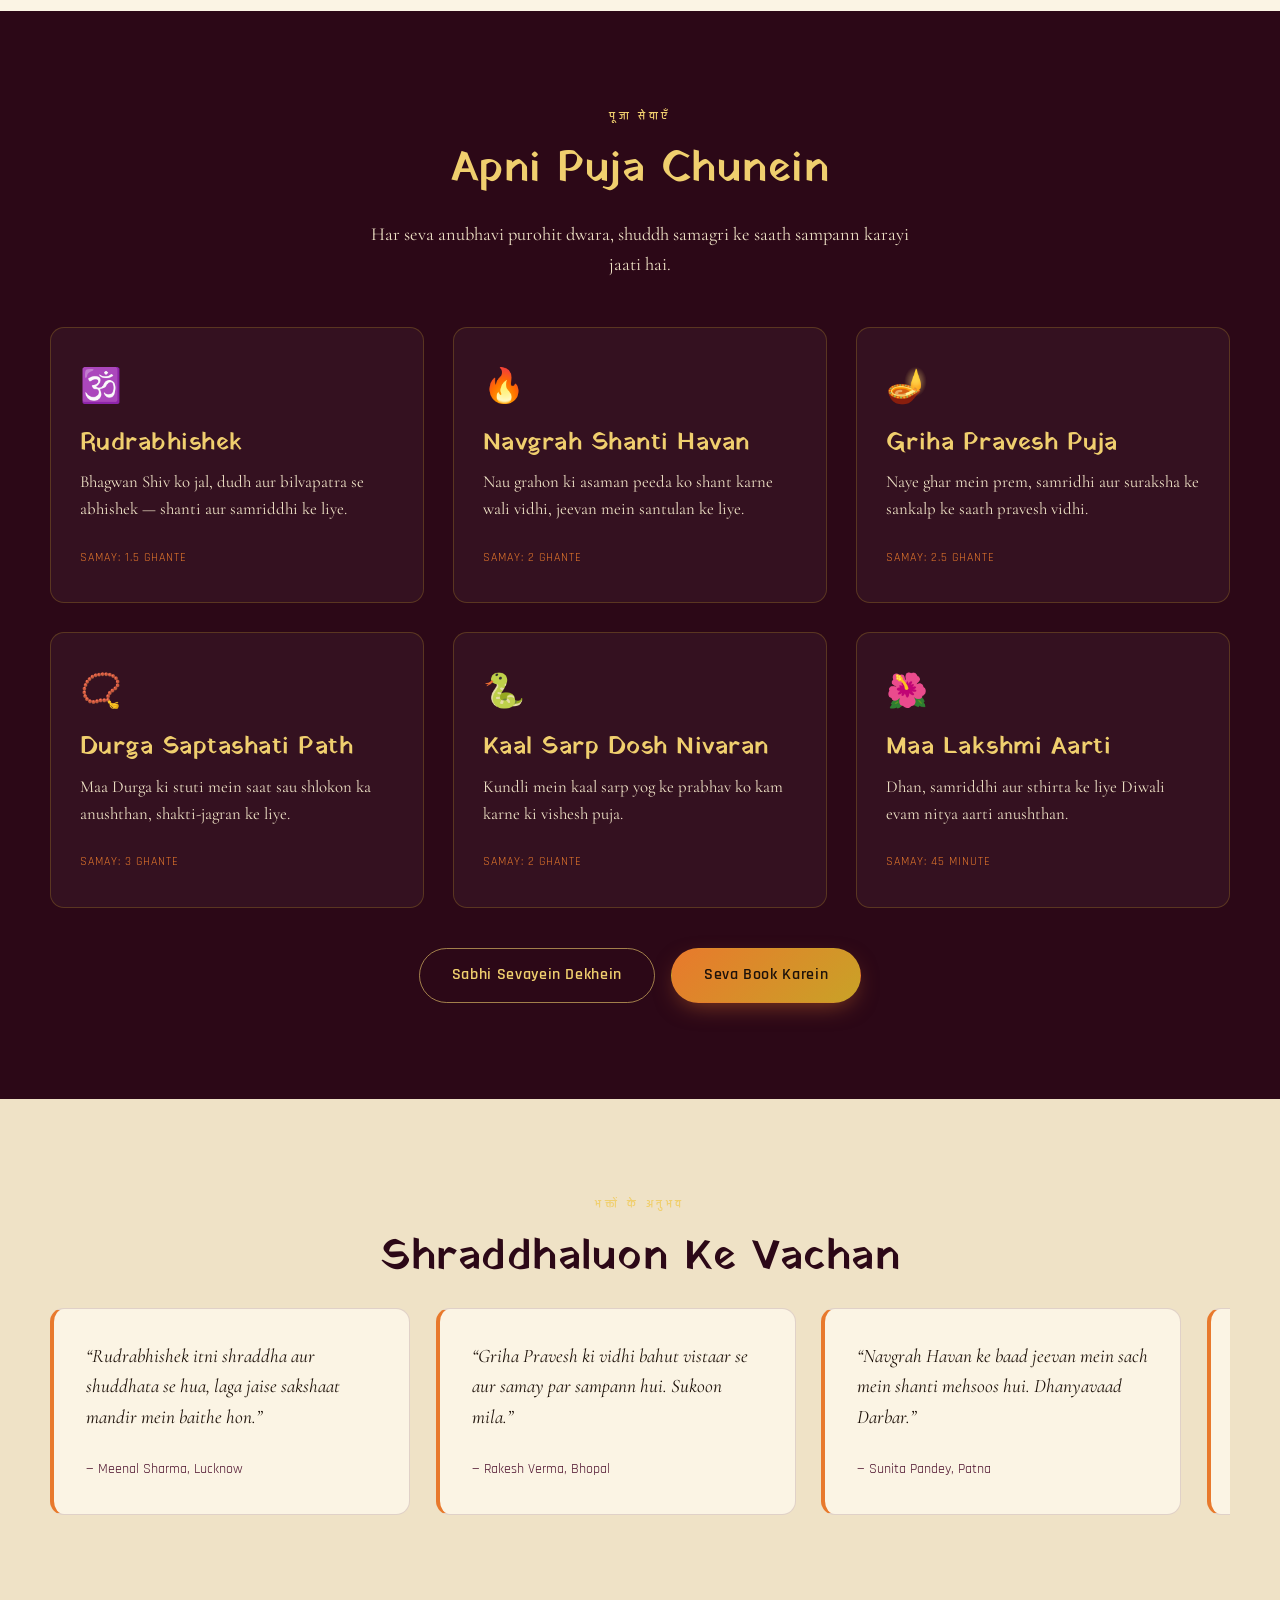
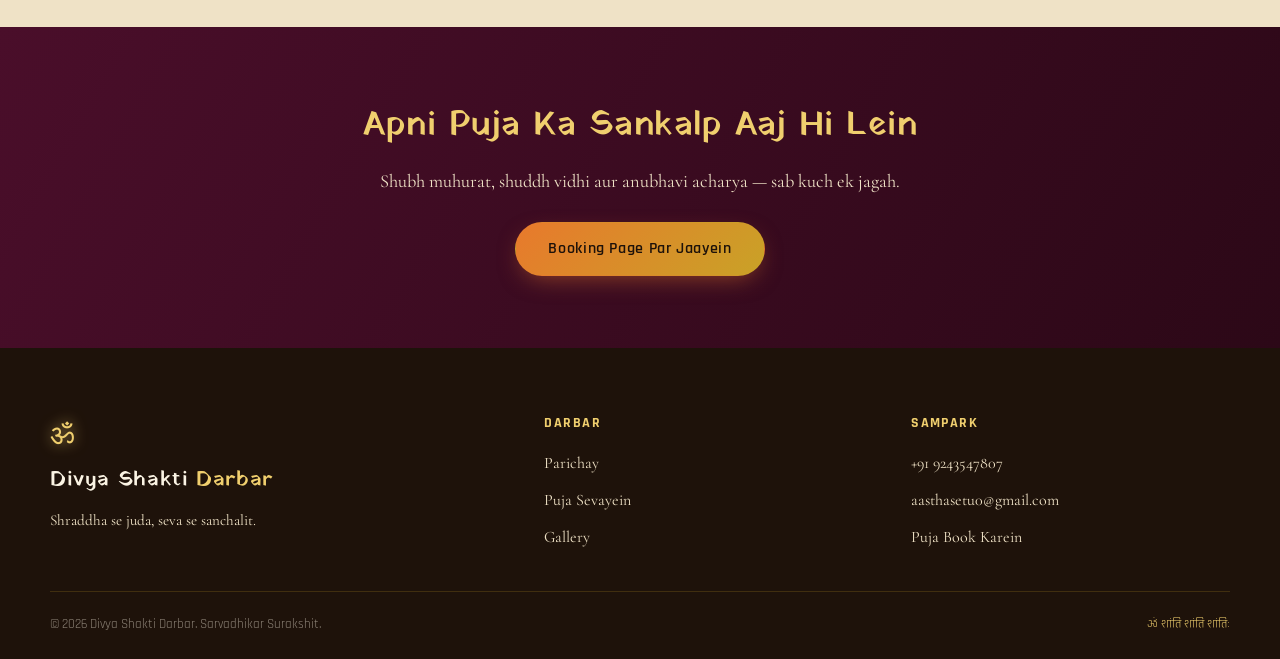
==== commit 085f1473: "first commit" ====
--- a/index.html
+++ b/index.html
@@ -200,7 +200,7 @@
     <div class="footer-col">
       <h4>Sampark</h4>
       <a href="tel:+919243547807">+91 9243547807</a>
-      <a href="mailto:seva@divyashaktidarbar.in">seva@divyashaktidarbar.in</a>
+      <a href="mailto:aasthasetu0@gmail.com">aasthasetu0@gmail.com</a>
       <a href="booking.html">Puja Book Karein</a>
     </div>
   </div>
--- a/style.css
+++ b/style.css
@@ -778,3 +778,70 @@
 @media (max-width: 640px){
   .wa-strip-inner{flex-direction:column;align-items:flex-start;}
 }
+
+.gallery-item img {
+  width: 100%;
+  height: 100%;
+  object-fit: cover;
+  display: block;
+}
+.lightbox {
+  position: fixed;
+  inset: 0;
+  background: rgba(0, 0, 0, 0.9);
+  display: flex;
+  align-items: center;
+  justify-content: center;
+  z-index: 9999;
+  opacity: 0;
+  visibility: hidden;
+  transition: opacity 0.3s ease;
+}
+
+.lightbox[aria-hidden="false"] {
+  opacity: 1;
+  visibility: visible;
+}
+
+.lightbox-inner {
+  max-width: 90vw;
+  max-height: 90vh;
+  text-align: center;
+}
+
+.lightbox-inner img {
+  max-width: 90vw;
+  max-height: 80vh;
+  width: auto;
+  height: auto;
+  object-fit: contain;
+  border-radius: 8px;
+  display: block;
+  margin: 0 auto;
+}
+
+.lightbox-inner p {
+  color: #fff;
+  margin-top: 1rem;
+  font-size: 1.1rem;
+}
+
+.lightbox-close {
+  position: fixed;
+  top: 24px;
+  right: 32px;
+  background: transparent;
+  border: none;
+  color: #fff;
+  font-size: 2rem;
+  cursor: pointer;
+  z-index: 10000;
+}
+
+.gallery-item img {
+  width: 100%;
+  height: 100%;
+  object-fit: cover;
+  object-position: center 20%;  /* top se thoda neeche — face zyada tar yahin hota hai */
+  display: block;
+}
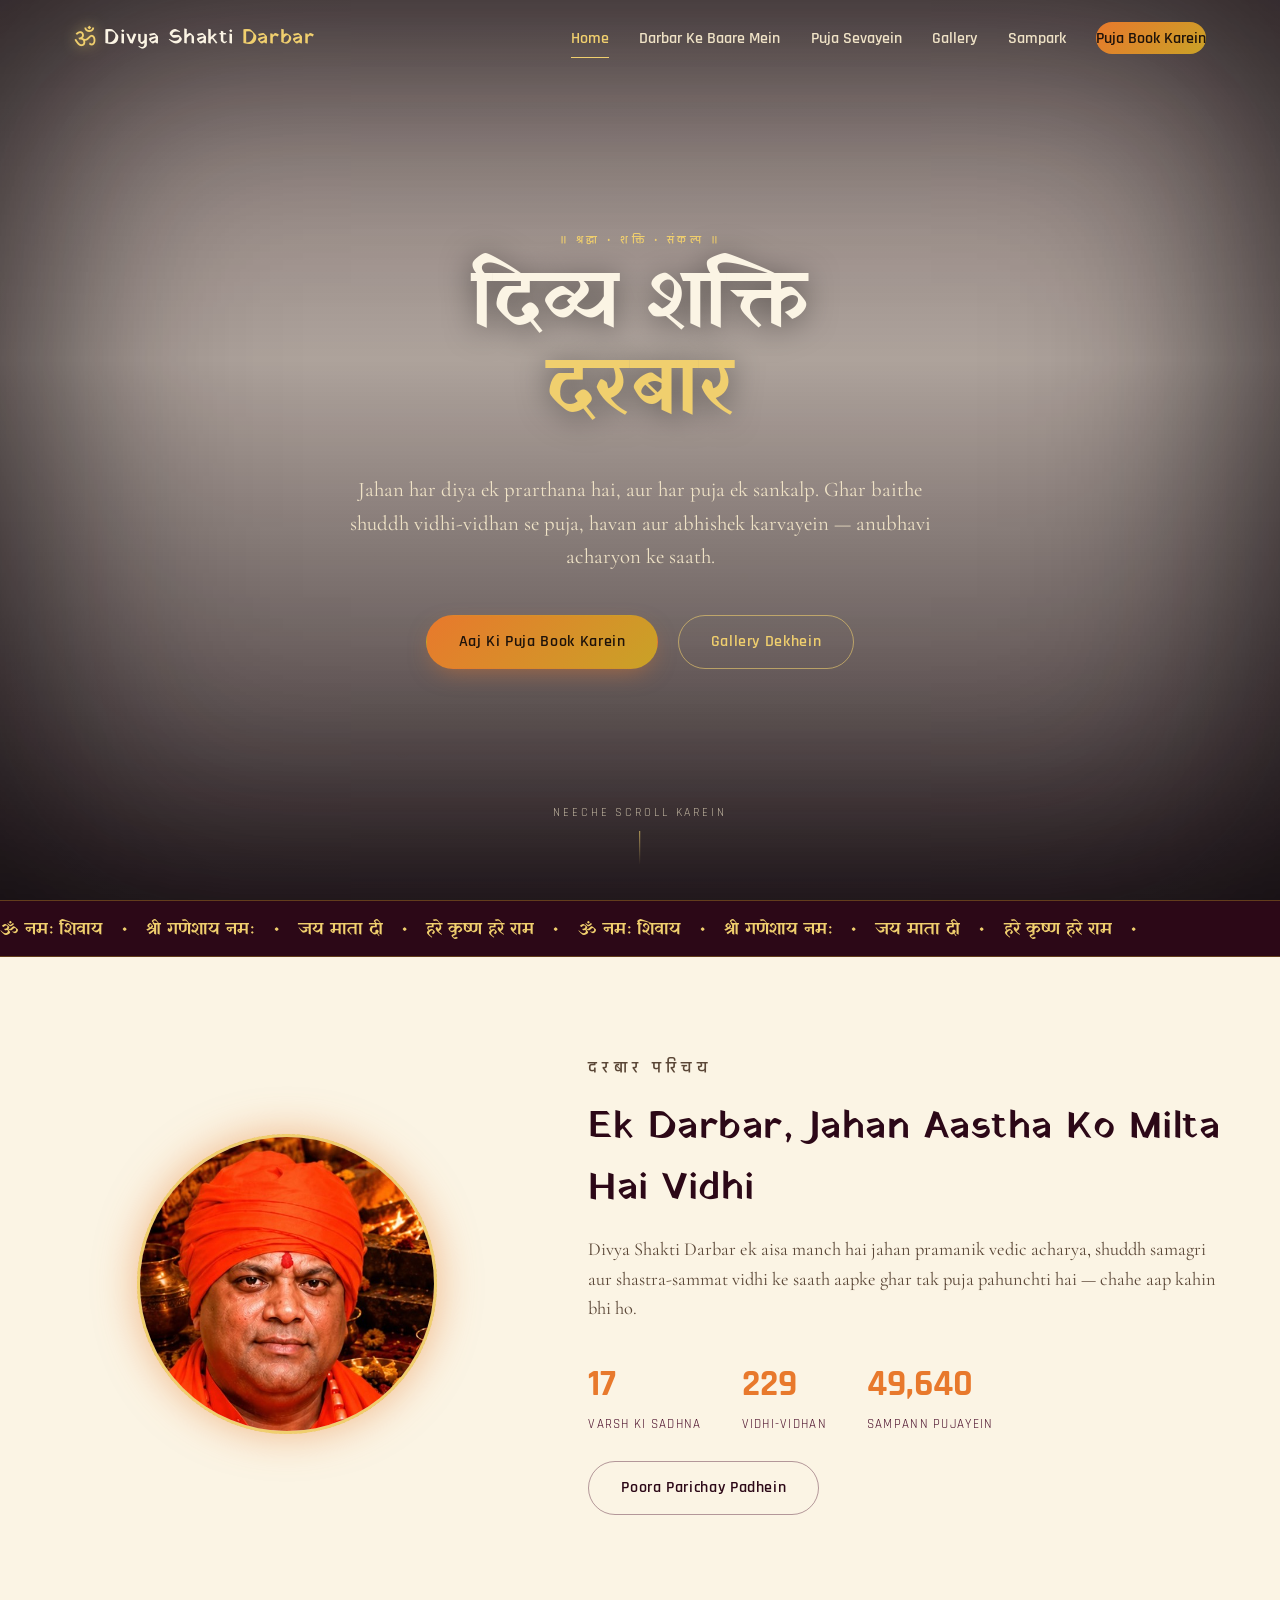
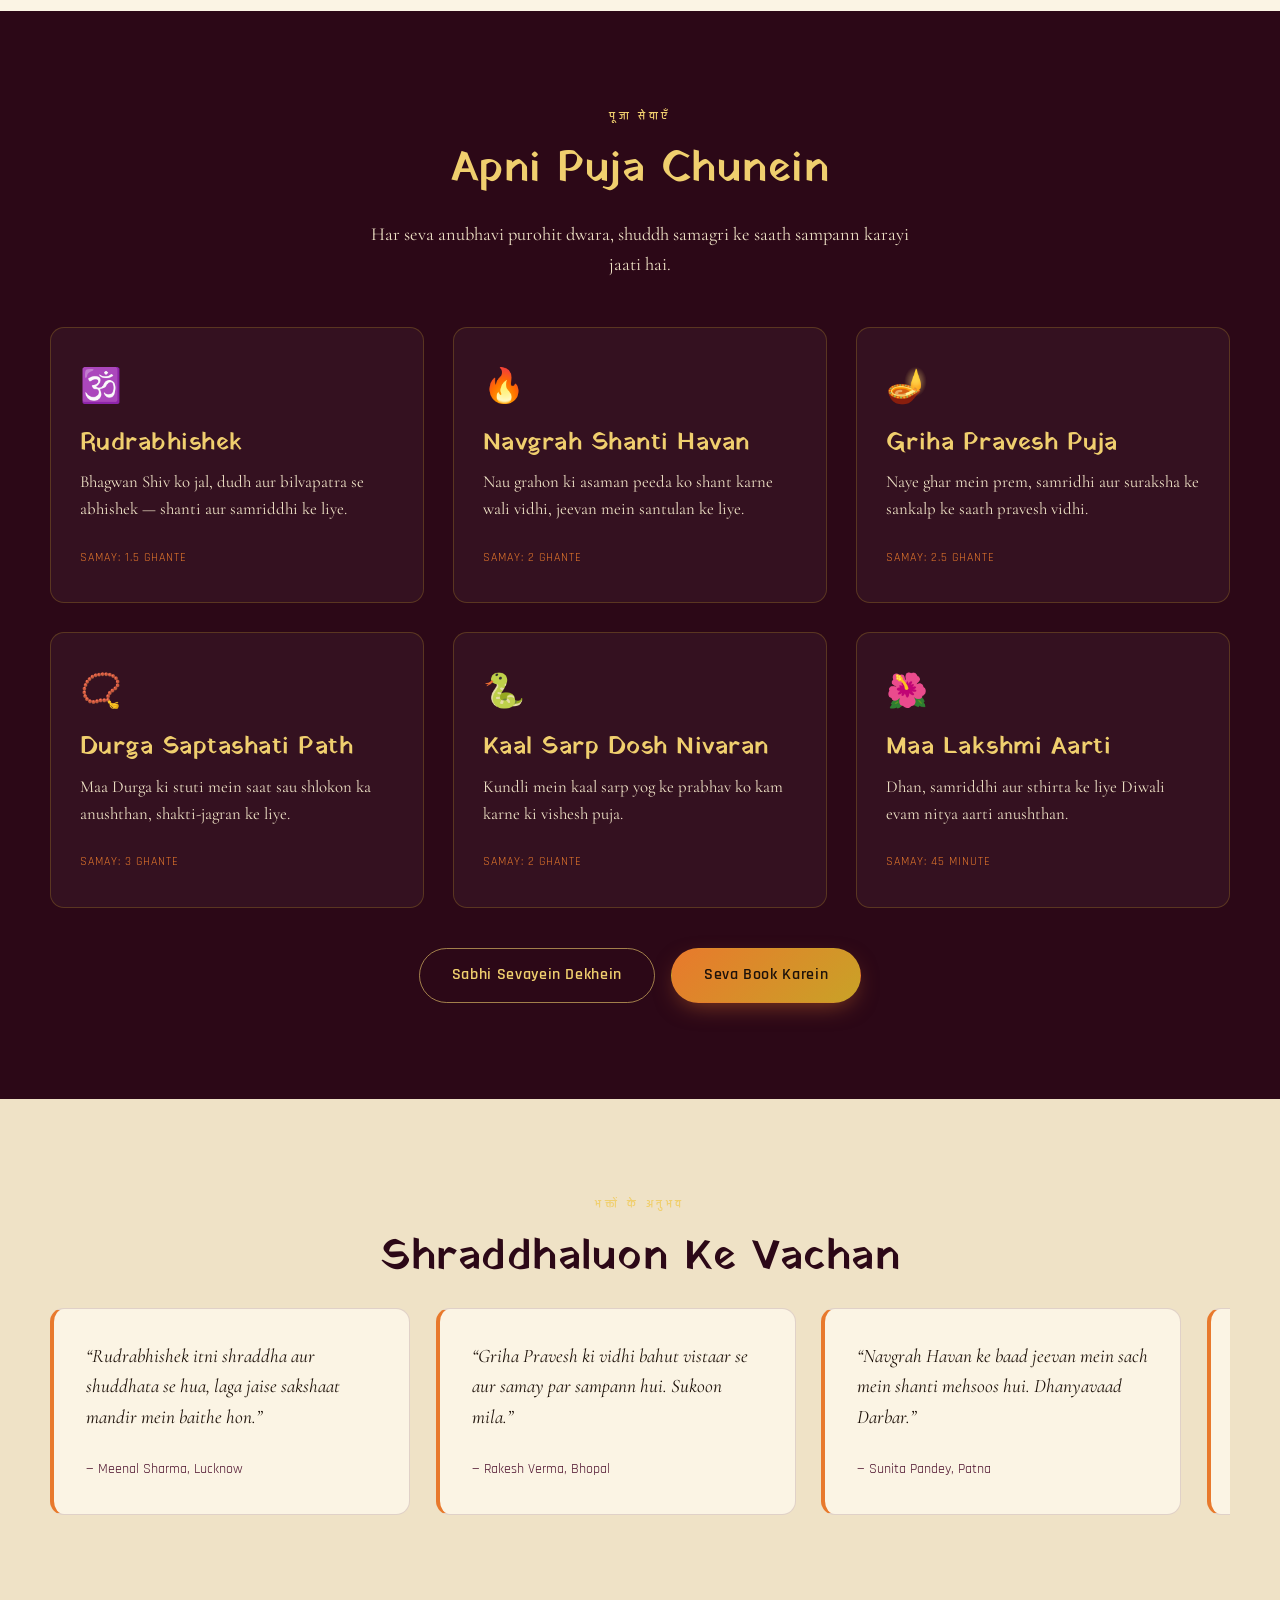
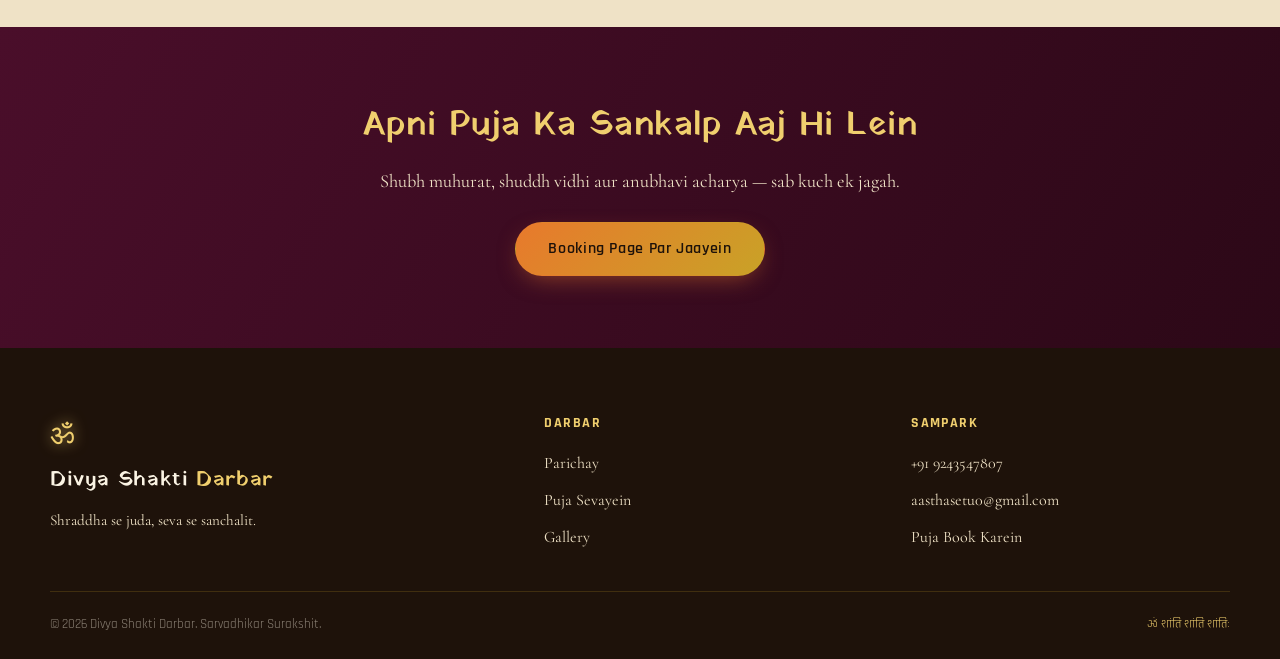
==== commit fa744ad1: "first commit" ====
--- a/index.html
+++ b/index.html
@@ -84,14 +84,16 @@
 <!-- ============ ABOUT TEASER ============ -->
 <section class="about" id="about">
   <div class="about-wrap">
-    <div class="about-visual">
-      <div class="mandala-ring" aria-hidden="true">
-        <div class="ring r1"></div>
-        <div class="ring r2"></div>
-        <div class="ring r3"></div>
-        <div class="thali">🪔</div>
-      </div>
-    </div>
+   <div class="about-visual">
+  <div class="mandala-ring" aria-hidden="true">
+    <div class="ring r1"></div>
+    <div class="ring r2"></div>
+    <div class="ring r3"></div>
+    <div class="thali">
+      <img src="images/11.jpeg" alt="Guruji" class="thali-img">
+    </div>
+  </div>
+</div>
     <div class="about-copy">
       <p class="eyebrow eyebrow-dark">दरबार परिचय</p>
       <h2>Ek Darbar, Jahan Aastha Ko Milta Hai Vidhi</h2>
--- a/style.css
+++ b/style.css
@@ -844,4 +844,24 @@
   object-fit: cover;
   object-position: center 20%;  /* top se thoda neeche — face zyada tar yahin hota hai */
   display: block;
+}
+.thali {
+  font-size: 3.2rem;
+  filter: drop-shadow(0 0 20px rgba(232,121,44,.5));
+  animation: flicker 3.4s ease-in-out infinite;
+  width: 300px;
+  height: 300px;
+  border-radius: 50%;
+  overflow: hidden;
+  display: flex;
+  align-items: center;
+  justify-content: center;
+  border: 3px solid var(--gold-bright);
+}
+
+.thali-img {
+  width: 100%;
+  height: 100%;
+  object-fit: cover;
+  object-position: center top;
 }
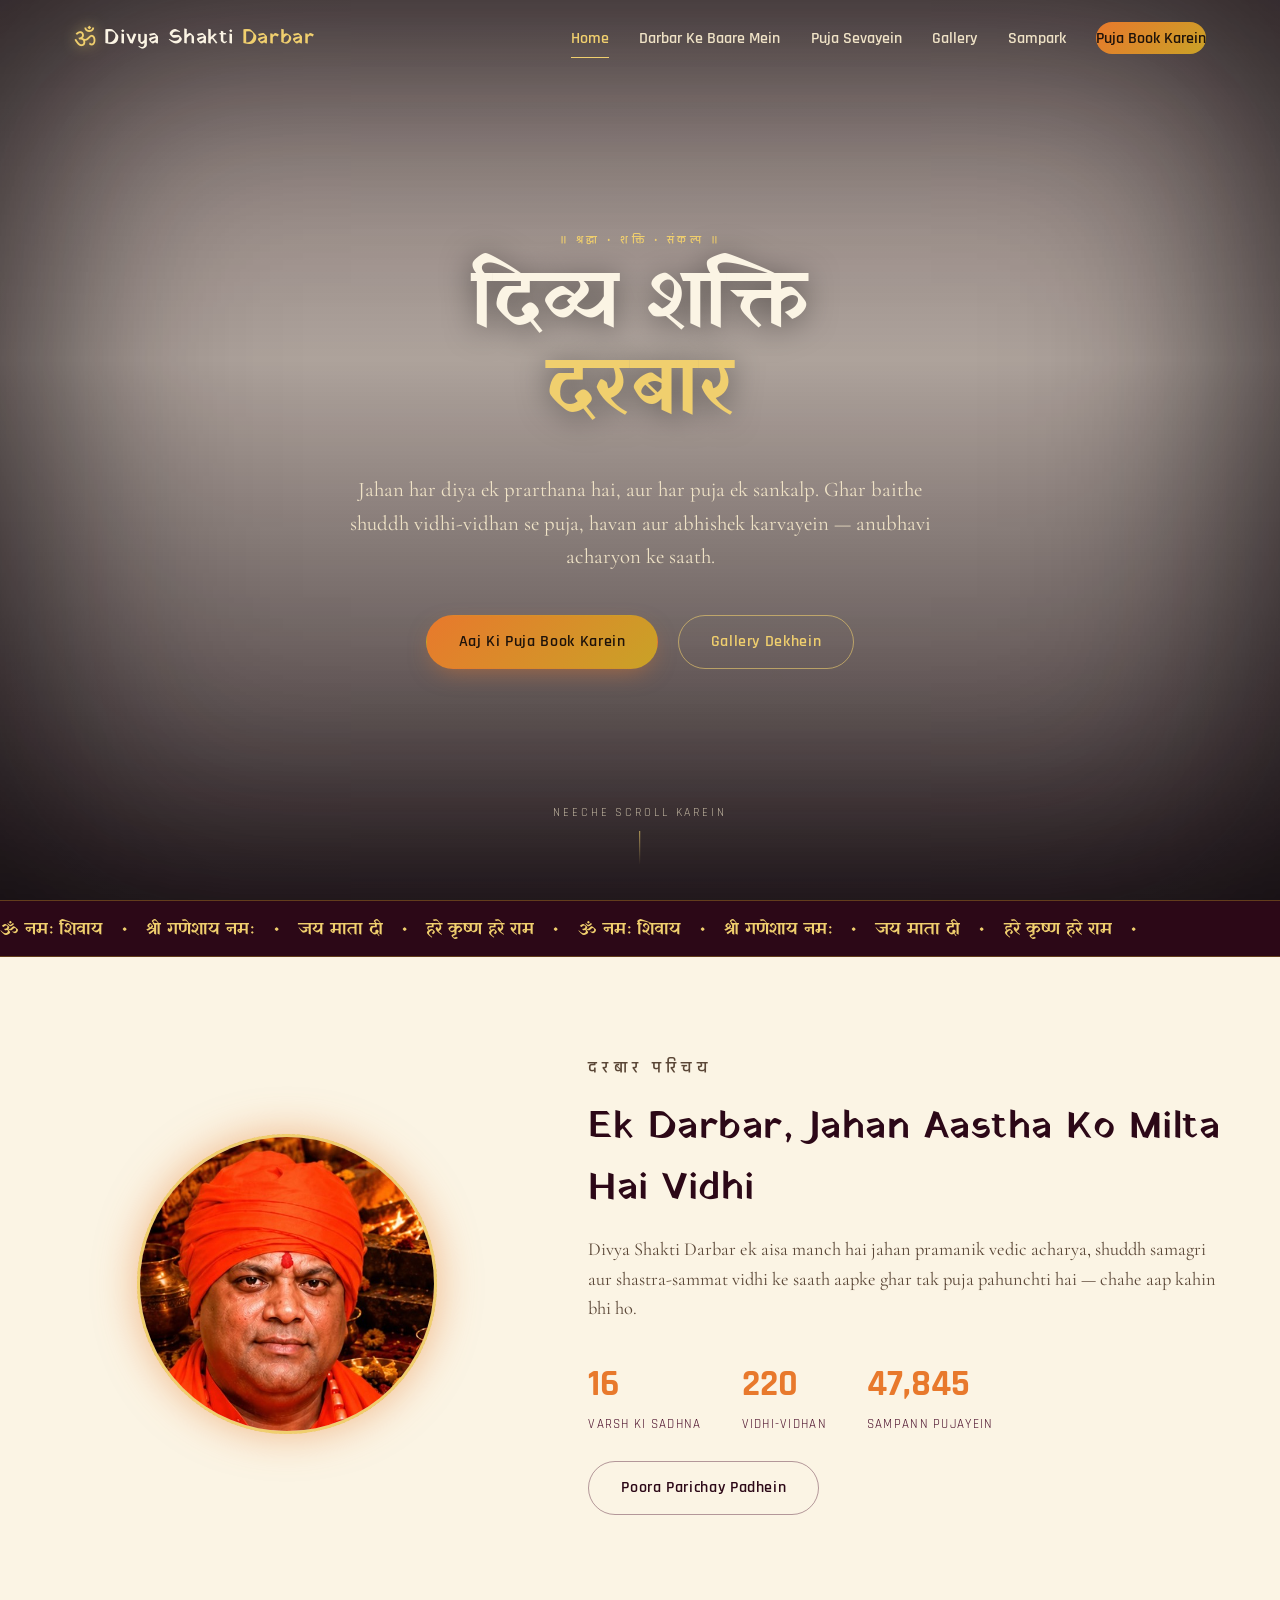
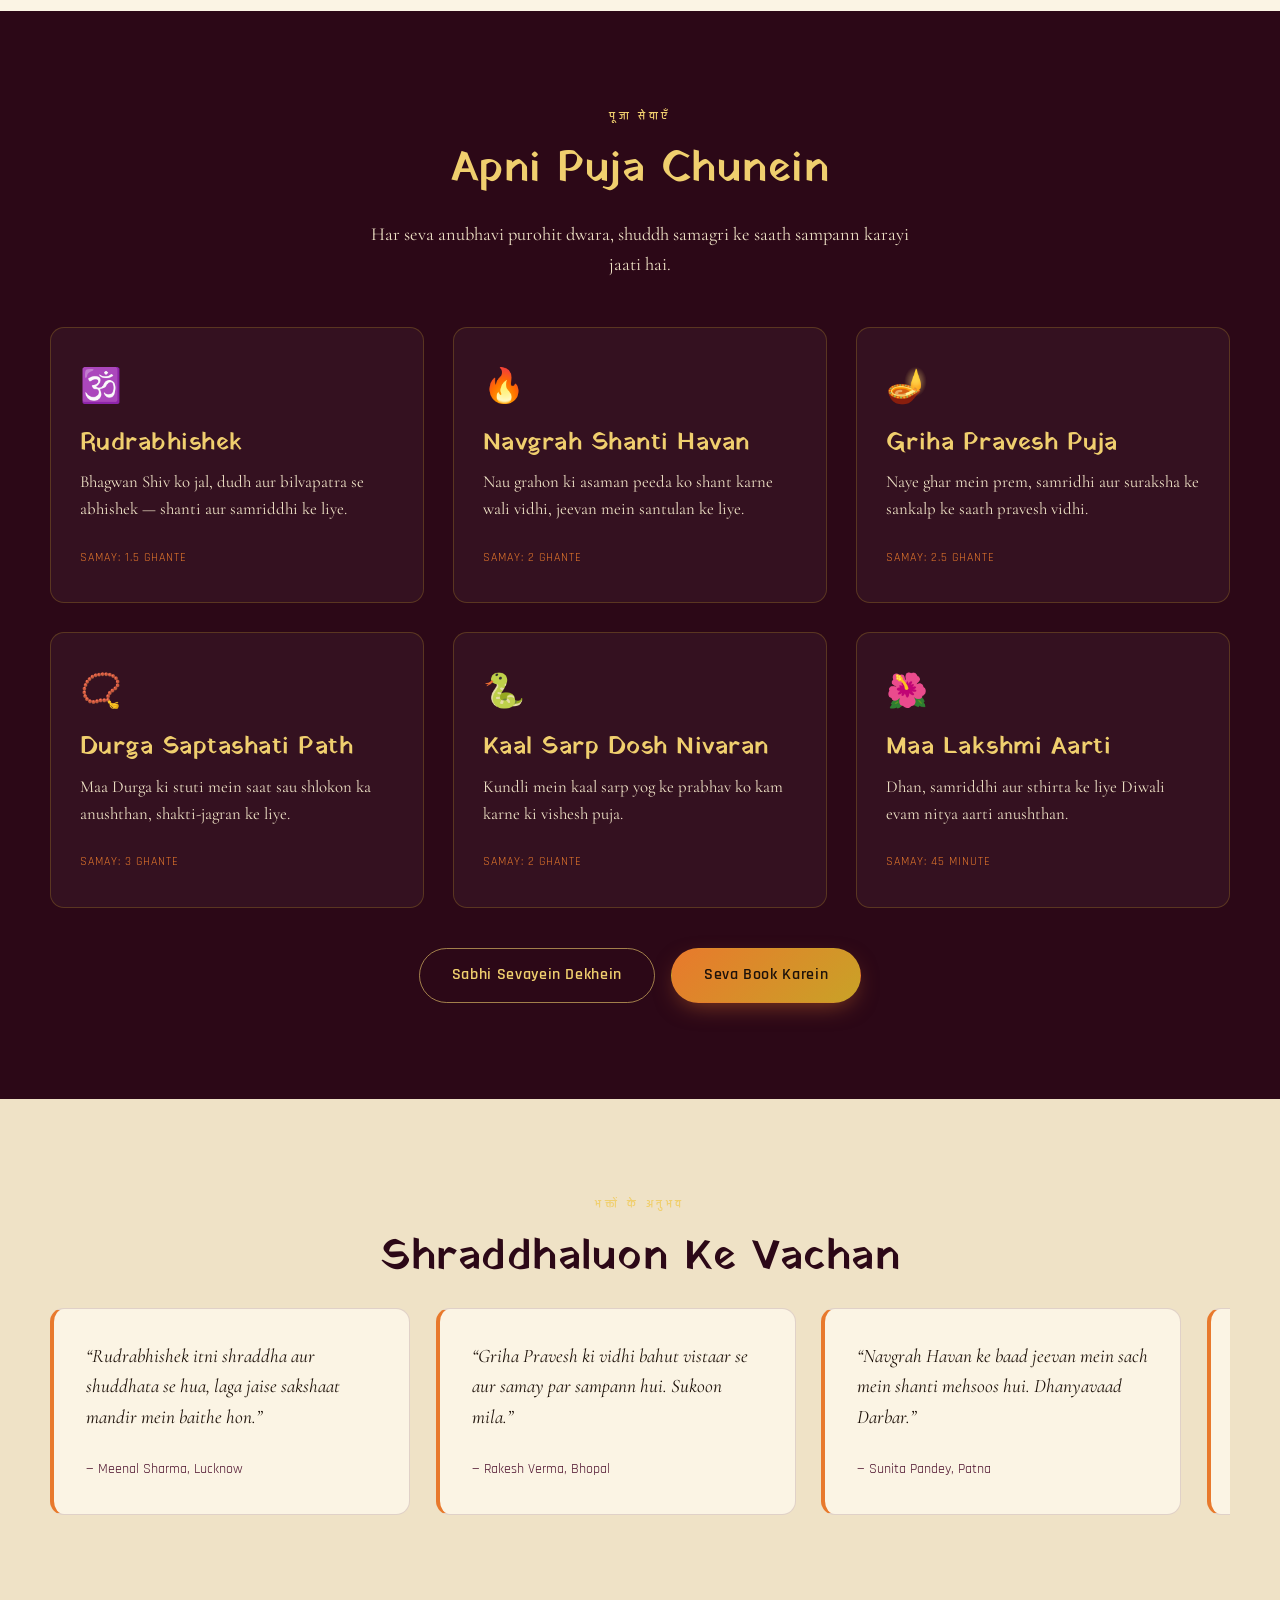
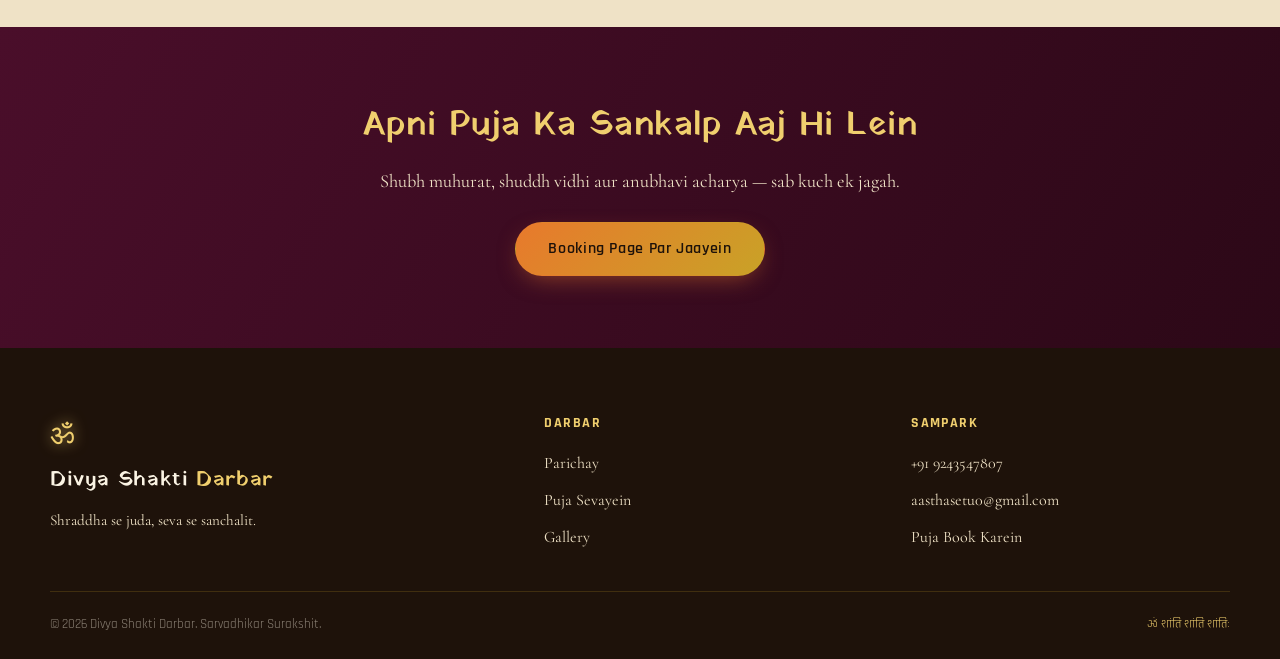
==== commit 25f31c38: "first commit" ====
--- a/index.html
+++ b/index.html
@@ -8,7 +8,7 @@
 <link rel="preconnect" href="https://fonts.googleapis.com">
 <link rel="preconnect" href="https://fonts.gstatic.com" crossorigin>
 <link href="https://fonts.googleapis.com/css2?family=Yatra+One&family=Cormorant+Garamond:ital,wght@0,400;0,500;0,600;1,500&family=Rajdhani:wght@500;600;700&display=swap" rel="stylesheet">
-<link rel="stylesheet" href="style.css">
+<link rel="stylesheet" href="style.css?v=2">
 </head>
 <body>
 
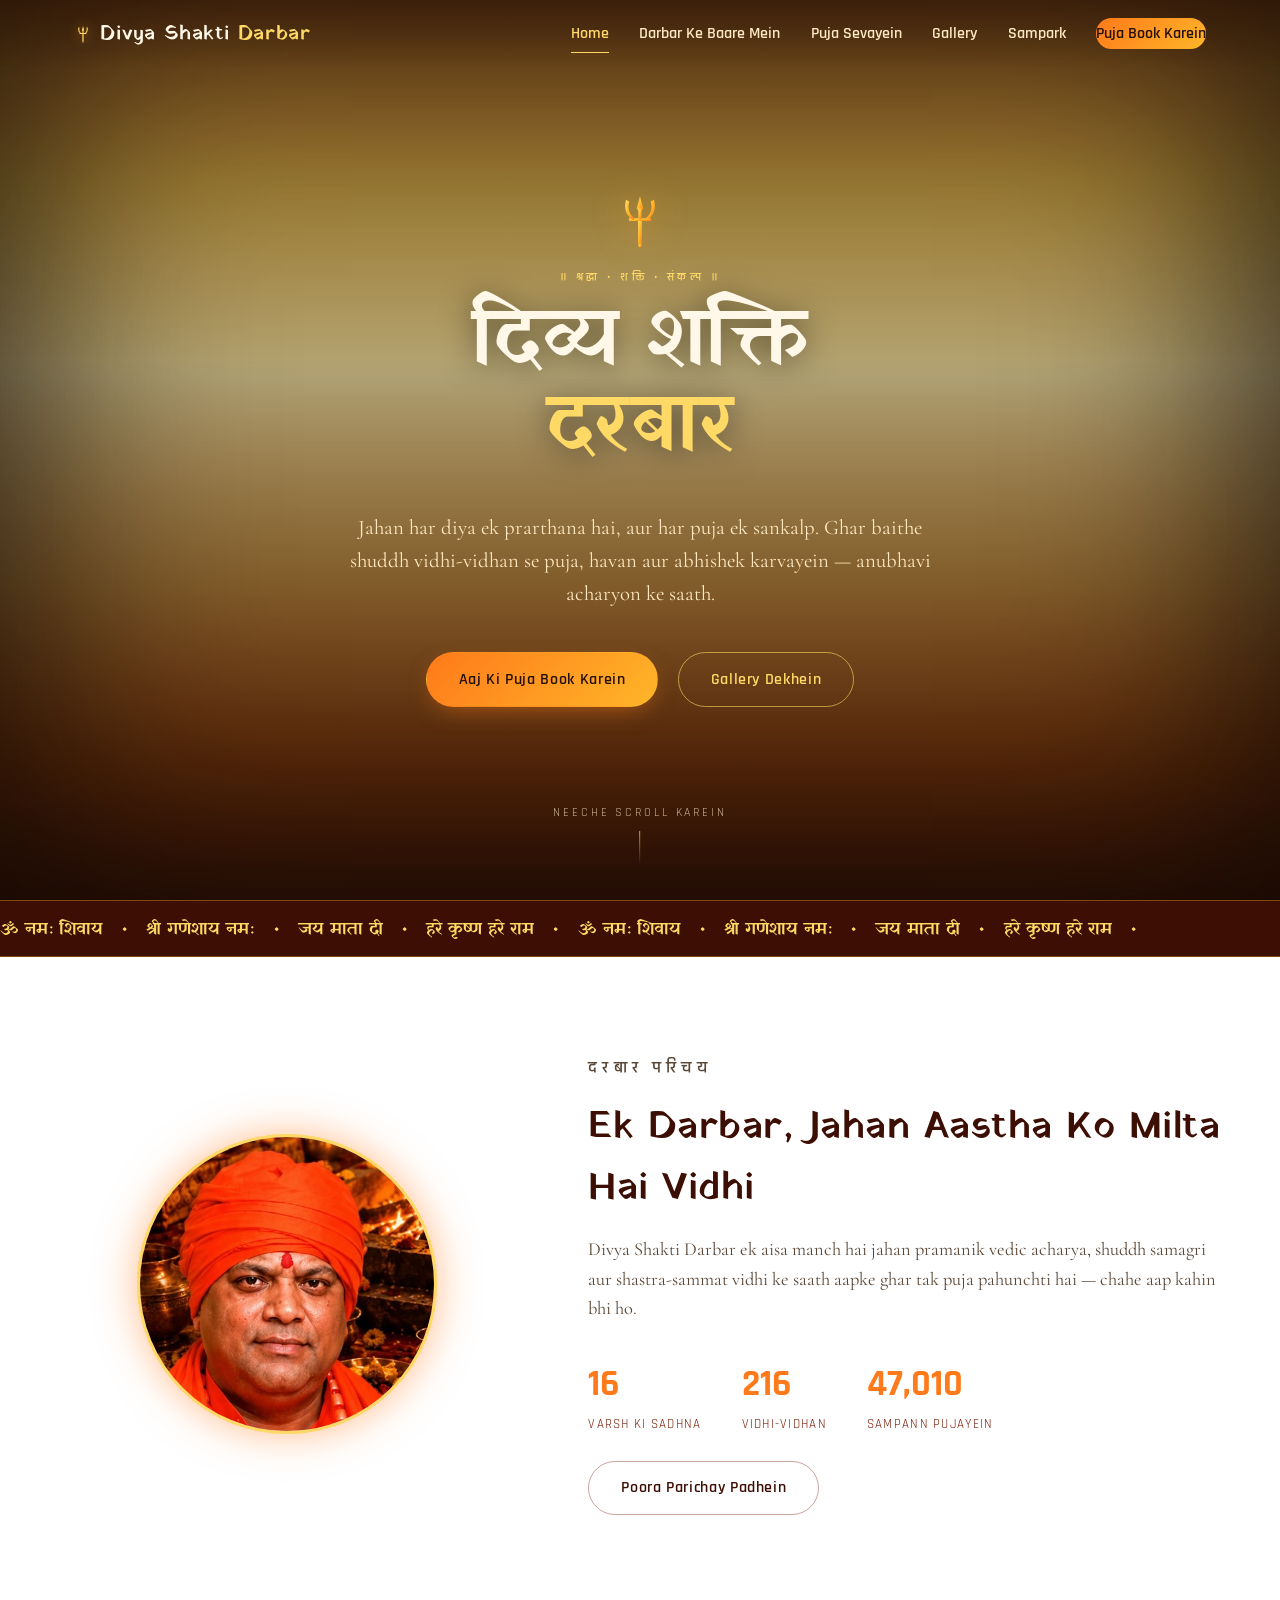
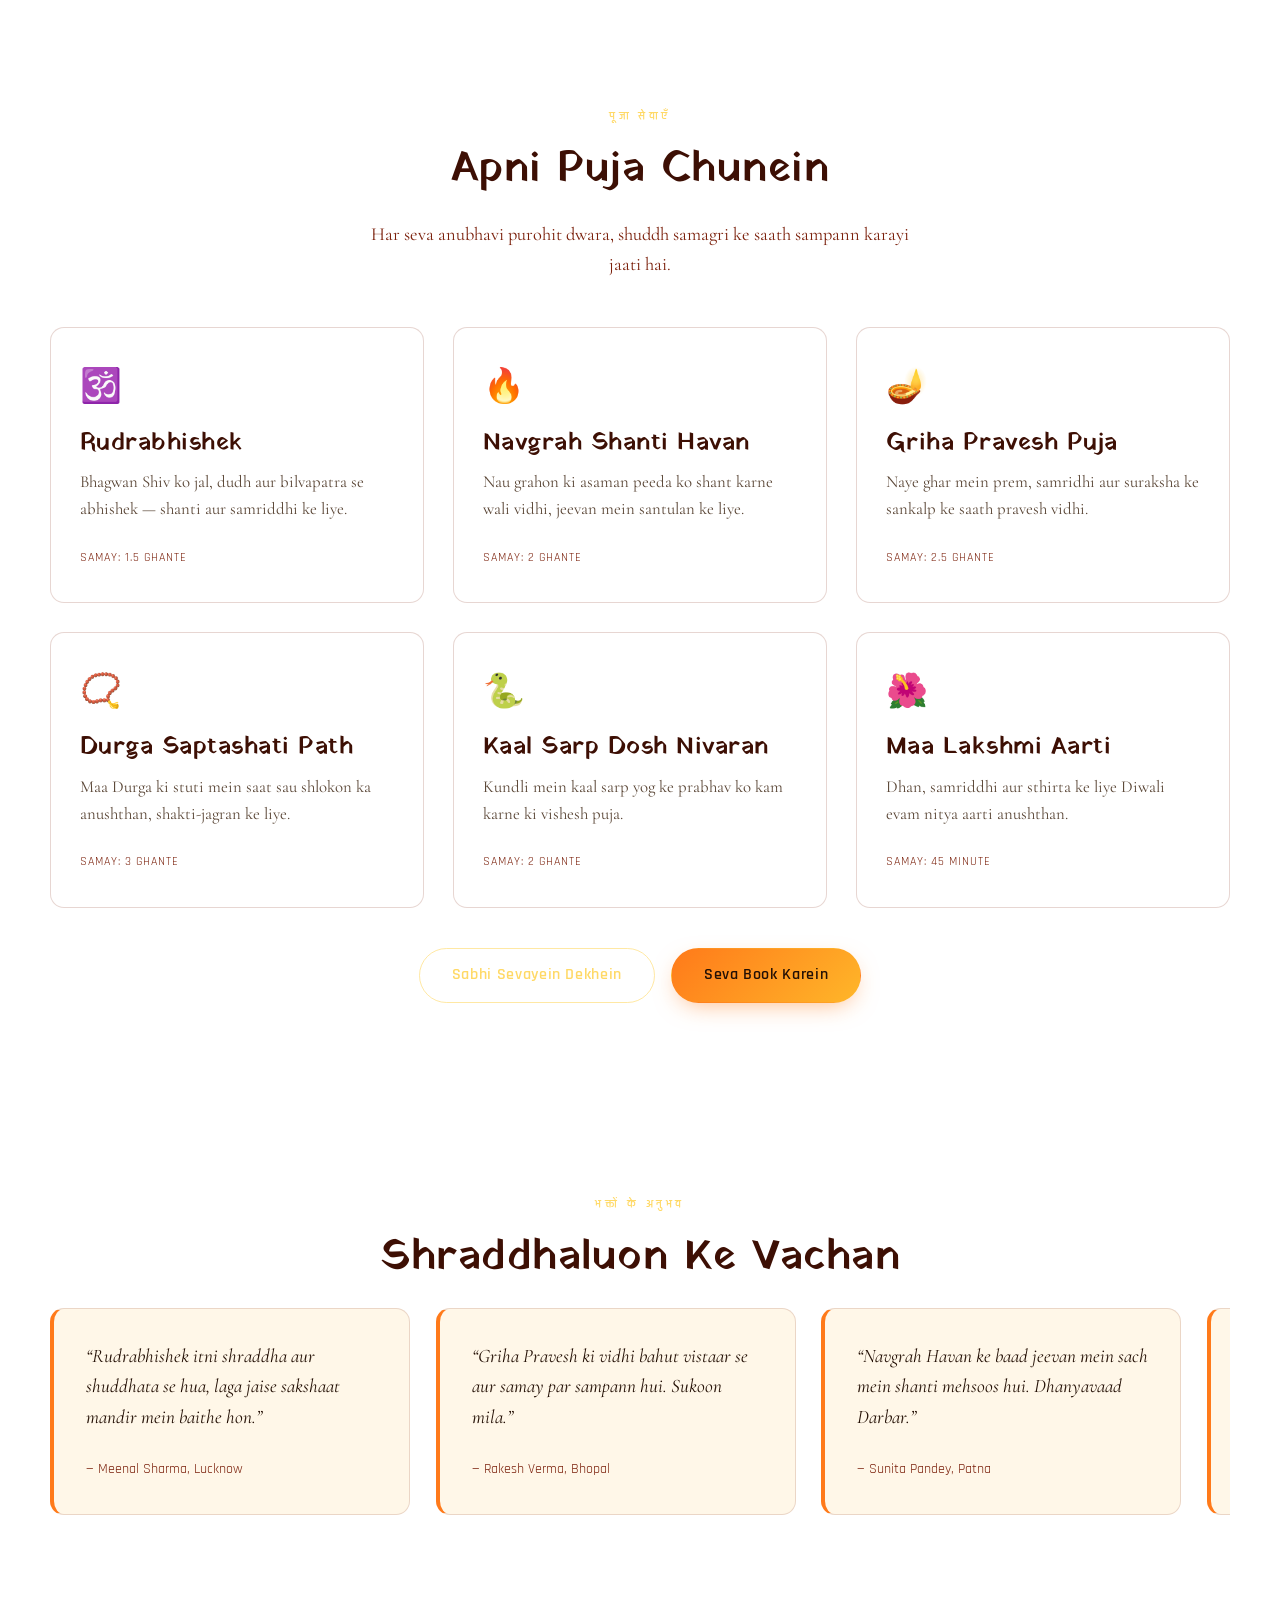
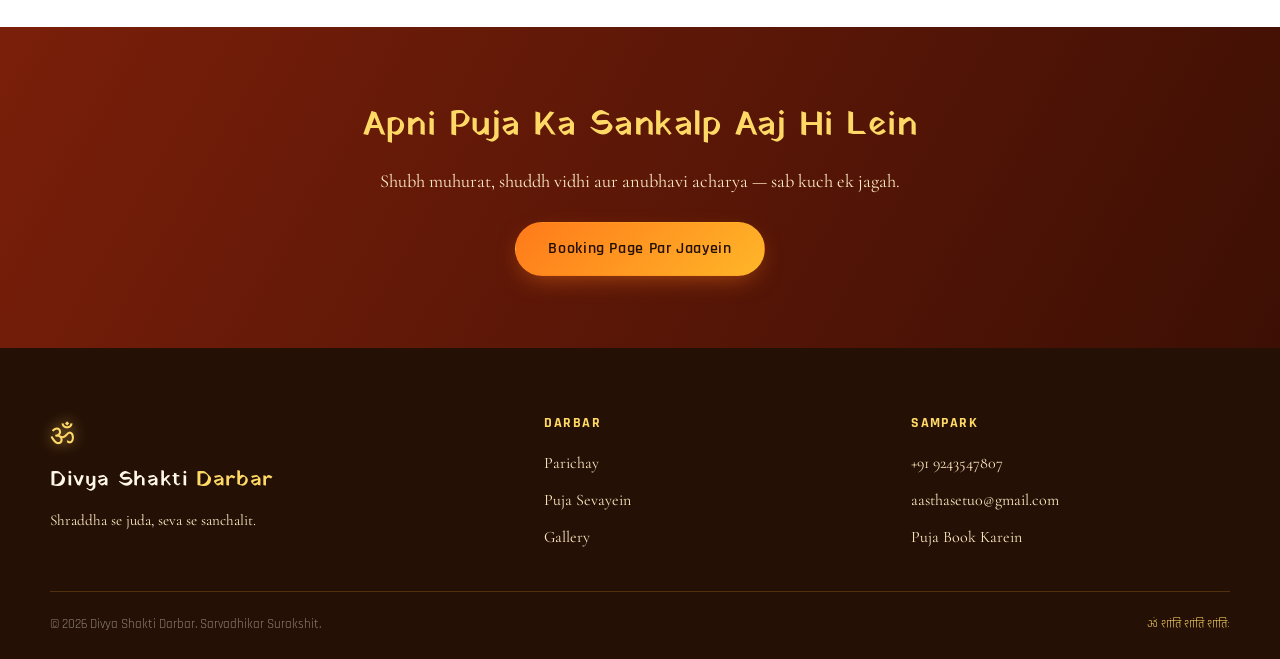
==== commit b522e97a: "first commit" ====
--- a/index.html
+++ b/index.html
@@ -17,7 +17,7 @@
 <header class="site-header" id="siteHeader">
   <div class="nav-wrap">
     <a href="index.html" class="brand">
-      <span class="brand-om">ॐ</span>
+       <svg class="brand-trishul" viewBox="0 0 200 200" fill="currentColor" aria-hidden="true"><rect x="93" y="95" width="14" height="90" rx="4"/><rect x="60" y="90" width="80" height="10" rx="4"/><path d="M100 12 L112 55 L100 70 L88 55 Z"/><rect x="94" y="55" width="12" height="38" rx="3"/><path d="M62 30 C 55 55, 60 75, 82 92 L 74 96 C 48 78, 42 52, 50 24 Z"/><path d="M138 30 C 145 55, 140 75, 118 92 L 126 96 C 152 78, 158 52, 150 24 Z"/><circle cx="100" cy="188" r="6"/></svg></span>
       <span class="brand-text">Divya Shakti <em>Darbar</em></span>
     </a>
     <nav class="main-nav" id="mainNav">
@@ -49,6 +49,22 @@
   </div>
 
   <div class="hero-content">
+    <svg class="hero-trishul" viewBox="0 0 200 200" xmlns="http://www.w3.org/2000/svg" aria-hidden="true">
+      <defs>
+        <linearGradient id="trishulGrad" x1="0%" y1="0%" x2="100%" y2="100%">
+          <stop offset="0%" stop-color="#FFD966"/>
+          <stop offset="50%" stop-color="#FFB629"/>
+          <stop offset="100%" stop-color="#FF7A1A"/>
+        </linearGradient>
+      </defs>
+      <rect x="93" y="95" width="14" height="90" rx="4" fill="url(#trishulGrad)"/>
+      <rect x="60" y="90" width="80" height="10" rx="4" fill="url(#trishulGrad)"/>
+      <path d="M100 12 L112 55 L100 70 L88 55 Z" fill="url(#trishulGrad)"/>
+      <rect x="94" y="55" width="12" height="38" rx="3" fill="url(#trishulGrad)"/>
+      <path d="M62 30 C 55 55, 60 75, 82 92 L 74 96 C 48 78, 42 52, 50 24 Z" fill="url(#trishulGrad)"/>
+      <path d="M138 30 C 145 55, 140 75, 118 92 L 126 96 C 152 78, 158 52, 150 24 Z" fill="url(#trishulGrad)"/>
+      <circle cx="100" cy="188" r="6" fill="url(#trishulGrad)"/>
+    </svg>
     <p class="eyebrow">॥ श्रद्धा • शक्ति • संकल्प ॥</p>
     <h1 class="hero-title">
       <span class="line">दिव्य शक्ति</span>
@@ -214,4 +230,4 @@
 
 <script src="script.js"></script>
 </body>
-</html>
+</html>
--- a/style.css
+++ b/style.css
@@ -4,15 +4,15 @@
    Type: Yatra One (display) / Cormorant Garamond (body) / Rajdhani (utility)
    ========================================================= */
 :root{
-  --maroon-deep:#2C0817;
-  --maroon:#4A0E2A;
-  --maroon-light:#6C1B3E;
-  --gold:#C9A227;
-  --gold-bright:#F0CF6E;
-  --saffron:#E8792C;
-  --ivory:#FBF4E4;
-  --ivory-dim:#EFE2C6;
-  --charcoal:#1E120A;
+  --maroon-deep:#3D0F04;
+  --maroon:#7A1F0A;
+  --maroon-light:#A6350F;
+  --gold:#FFB629;
+  --gold-bright:#FFD966;
+  --saffron:#FF7A1A;
+  --ivory:#FFF7E8;
+  --ivory-dim:#FFE9C2;
+  --charcoal:#241005;
 
   --font-display:'Yatra One', cursive;
   --font-body:'Cormorant Garamond', serif;
@@ -21,13 +21,17 @@
   --container:1180px;
   --radius:14px;
   --ease:cubic-bezier(.22,.9,.32,1);
+
+  --poster-gradient: linear-gradient(180deg, #FFA53A 0%, #FFD65B 20%, #FFF3B0 42%, #FFC15C 65%, #FF7A1A 85%, #E8551B 100%);
 }
 
 *,*::before,*::after{box-sizing:border-box;}
 html{scroll-behavior:smooth;}
 body{
   margin:0;
-  background:var(--ivory);
+  background:var(--poster-gradient);
+  background-attachment:fixed;
+  background-size:cover;
   color:var(--charcoal);
   font-family:var(--font-body);
   font-size:19px;
@@ -74,15 +78,15 @@
 .btn-primary{
   background:linear-gradient(135deg, var(--saffron), var(--gold));
   color:var(--charcoal);
-  box-shadow:0 8px 24px -8px rgba(232,121,44,.55);
-}
-.btn-primary:hover{transform:translateY(-3px);box-shadow:0 14px 30px -8px rgba(232,121,44,.65);}
+  box-shadow:0 8px 24px -8px rgba(255,122,26,.55);
+}
+.btn-primary:hover{transform:translateY(-3px);box-shadow:0 14px 30px -8px rgba(255,122,26,.65);}
 .btn-ghost{
   background:transparent;
-  border-color:rgba(240,207,110,.6);
+  border-color:rgba(255,217,102,.6);
   color:var(--gold-bright);
 }
-.btn-ghost:hover{background:rgba(240,207,110,.12);transform:translateY(-3px);}
+.btn-ghost:hover{background:rgba(255,217,102,.12);transform:translateY(-3px);}
 .btn-block{width:100%;text-align:center;}
 
 /* =========================================================
@@ -103,6 +107,7 @@
   position:fixed;top:0;left:0;right:0;
   z-index:100;
   padding:1.1rem 0;
+  background:linear-gradient(180deg, rgba(36,14,5,.4) 0%, rgba(36,14,5,0) 100%);
   transition:background .4s ease, padding .4s ease, box-shadow .4s ease;
 }
 .site-header.scrolled{
@@ -120,9 +125,16 @@
   justify-content:space-between;
 }
 .brand{display:flex;align-items:center;gap:.5rem;color:var(--ivory);}
+.brand-om-wrap{display:inline-flex;align-items:center;gap:.35rem;}
 .brand-om{
   font-size:1.6rem;color:var(--gold-bright);
-  text-shadow:0 0 14px rgba(240,207,110,.7);
+  text-shadow:0 0 14px rgba(255,217,102,.7);
+}
+.brand-trishul{
+  width:18px;height:18px;
+  color:var(--gold-bright);
+  filter:drop-shadow(0 0 6px rgba(255,182,41,.6));
+  flex:0 0 auto;
 }
 .brand-text{font-family:var(--font-display);font-size:1.25rem;letter-spacing:.03em;}
 .brand-text em{font-style:normal;color:var(--gold-bright);}
@@ -168,9 +180,7 @@
   object-fit:cover;
   filter:saturate(1.15) brightness(.75);
 }
-.hero-fallback{position:absolute;inset:0;display:none;background:
-  radial-gradient(ellipse at 50% 120%, #7a2340 0%, var(--maroon-deep) 55%, var(--charcoal) 100%);
-}
+.hero-fallback{position:absolute;inset:0;display:none;background:var(--poster-gradient);}
 .hero.no-video .hero-fallback{display:block;}
 .hero.no-video #heroVideo{display:none;}
 
@@ -192,15 +202,21 @@
 
 .hero-scrim{
   position:absolute;inset:0;
-  background:linear-gradient(180deg, rgba(30,10,20,.55) 0%, rgba(30,10,20,.35) 40%, rgba(20,8,15,.85) 100%);
+  background:linear-gradient(180deg, rgba(36,14,5,.55) 0%, rgba(36,14,5,.35) 40%, rgba(24,10,4,.85) 100%);
 }
 .hero-vignette{
   position:absolute;inset:0;
-  box-shadow:inset 0 0 220px 40px rgba(10,4,8,.75);
+  box-shadow:inset 0 0 220px 40px rgba(12,5,3,.75);
   pointer-events:none;
 }
 
 .hero-content{position:relative;z-index:2;max-width:760px;padding:0 1.5rem;}
+.hero-trishul{
+  width:56px;height:56px;margin:0 auto 1.2rem;display:block;
+  filter:drop-shadow(0 0 16px rgba(255,182,41,.55));
+  animation:trishulFloat 4s ease-in-out infinite;
+}
+@keyframes trishulFloat{0%,100%{transform:translateY(0);}50%{transform:translateY(-6px);}}
 .hero .eyebrow{color:var(--gold-bright);}
 .hero-title{font-size:clamp(2.8rem, 7vw, 5rem);line-height:1.08;margin-bottom:.5em;}
 .hero-title .line{display:block;text-shadow:0 4px 30px rgba(0,0,0,.5);}
@@ -226,8 +242,8 @@
   overflow:hidden;
   white-space:nowrap;
   padding:.75rem 0;
-  border-top:1px solid rgba(201,162,39,.35);
-  border-bottom:1px solid rgba(201,162,39,.35);
+  border-top:1px solid rgba(255,182,41,.35);
+  border-bottom:1px solid rgba(255,182,41,.35);
   position:relative;z-index:1;
 }
 .marquee-track{
@@ -256,13 +272,13 @@
 }
 .ring{
   position:absolute;border-radius:50%;
-  border:1.5px dashed rgba(201,162,39,.55);
+  border:1.5px dashed rgba(255,182,41,.55);
 }
 .ring.r1{inset:0;animation:spin 40s linear infinite;}
-.ring.r2{inset:30px;border-style:solid;border-color:rgba(232,121,44,.4);animation:spin 30s linear infinite reverse;}
-.ring.r3{inset:60px;border-color:rgba(74,14,42,.5);animation:spin 50s linear infinite;}
+.ring.r2{inset:30px;border-style:solid;border-color:rgba(255,122,26,.4);animation:spin 30s linear infinite reverse;}
+.ring.r3{inset:60px;border-color:rgba(122,31,10,.5);animation:spin 50s linear infinite;}
 @keyframes spin{to{transform:rotate(360deg);}}
-.thali{font-size:3.2rem;filter:drop-shadow(0 0 20px rgba(232,121,44,.5));animation:flicker 3.4s ease-in-out infinite;}
+.thali{font-size:3.2rem;filter:drop-shadow(0 0 20px rgba(255,122,26,.5));animation:flicker 3.4s ease-in-out infinite;}
 @keyframes flicker{0%,100%{transform:scale(1) rotate(-1deg);}50%{transform:scale(1.05) rotate(1deg);}}
 
 .about-copy h2{font-size:2.4rem;color:var(--maroon-deep);}
@@ -276,33 +292,34 @@
    SEVAS / SERVICE CARDS
    ========================================================= */
 .sevas{
-  background:var(--maroon-deep);
-  color:var(--ivory);
+  background:transparent;
+  color:var(--maroon-deep);
   padding:6rem 1.5rem;
   position:relative;z-index:1;
 }
-.sevas .section-title{color:var(--gold-bright);}
-.sevas .section-sub{color:var(--ivory-dim);}
+.sevas .section-title{color:var(--maroon-deep);}
+.sevas .section-sub{color:var(--maroon);}
 .seva-grid{
   max-width:var(--container);margin:0 auto;
   display:grid;grid-template-columns:repeat(3, 1fr);gap:1.8rem;
 }
 .seva-card{
-  background:rgba(255,255,255,.04);
-  border:1px solid rgba(201,162,39,.25);
+  background:rgba(255,255,255,.55);
+  border:1px solid rgba(122,31,10,.18);
   border-radius:var(--radius);
   padding:2rem 1.8rem;
+  backdrop-filter:blur(8px);
   transition:transform .4s var(--ease), border-color .4s ease, background .4s ease;
 }
 .seva-card:hover{
   transform:translateY(-6px);
-  border-color:rgba(240,207,110,.6);
-  background:rgba(255,255,255,.07);
+  border-color:rgba(255,122,26,.55);
+  background:rgba(255,255,255,.78);
 }
 .seva-icon{font-size:2.1rem;margin-bottom:.6rem;}
-.seva-card h3{font-size:1.5rem;color:var(--gold-bright);margin-bottom:.3em;}
-.seva-card p{color:var(--ivory-dim);font-size:1.05rem;}
-.seva-dur{font-family:var(--font-utility);font-size:.78rem;letter-spacing:.08em;text-transform:uppercase;color:var(--saffron);}
+.seva-card h3{font-size:1.5rem;color:var(--maroon-deep);margin-bottom:.3em;}
+.seva-card p{color:#5a4636;font-size:1.05rem;}
+.seva-dur{font-family:var(--font-utility);font-size:.78rem;letter-spacing:.08em;text-transform:uppercase;color:var(--maroon);}
 
 /* =========================================================
    DARSHAN
@@ -317,7 +334,7 @@
 .darshan-times{margin:1.6rem 0 2rem;}
 .darshan-times li{
   display:flex;justify-content:space-between;
-  padding:.7rem 0;border-bottom:1px dashed rgba(74,14,42,.25);
+  padding:.7rem 0;border-bottom:1px dashed rgba(122,31,10,.25);
   font-family:var(--font-utility);
 }
 .darshan-times strong{color:var(--saffron);}
@@ -325,13 +342,13 @@
 .darshan-frame{position:relative;border-radius:var(--radius);overflow:hidden;aspect-ratio:4/3;}
 .frame-glow{
   position:absolute;inset:-20%;
-  background:radial-gradient(circle, rgba(232,121,44,.35), transparent 60%);
+  background:radial-gradient(circle, rgba(255,122,26,.35), transparent 60%);
   z-index:0;
 }
 .frame-inner{
   position:absolute;inset:0;border-radius:var(--radius);overflow:hidden;
-  background:radial-gradient(ellipse at 50% 110%, #7a2340, var(--maroon-deep) 60%, var(--charcoal));
-  border:1px solid rgba(201,162,39,.4);
+  background:radial-gradient(ellipse at 50% 110%, #B23A12, var(--maroon-deep) 60%, var(--charcoal));
+  border:1px solid rgba(255,182,41,.4);
   z-index:1;
 }
 .flame-field.small span{width:4px;height:11px;}
@@ -348,7 +365,7 @@
 /* =========================================================
    TESTIMONIALS
    ========================================================= */
-.anubhav{background:var(--ivory-dim);padding:6rem 0;position:relative;z-index:1;}
+.anubhav{background:transparent;padding:6rem 0;position:relative;z-index:1;}
 .anubhav-track{
   display:flex;gap:1.6rem;
   overflow-x:auto;
@@ -360,7 +377,7 @@
   scroll-snap-align:start;
   flex:0 0 min(360px, 82vw);
   background:var(--ivory);
-  border:1px solid rgba(74,14,42,.15);
+  border:1px solid rgba(122,31,10,.15);
   border-left:4px solid var(--saffron);
   border-radius:var(--radius);
   padding:2rem;
@@ -373,8 +390,8 @@
    BOOKING FORM
    ========================================================= */
 .booking{
-  background:var(--maroon-deep);
-  color:var(--ivory);
+  background:transparent;
+  color:var(--maroon-deep);
   padding:6rem 1.5rem;
   position:relative;z-index:1;
 }
@@ -382,45 +399,46 @@
   max-width:var(--container);margin:0 auto;
   display:grid;grid-template-columns:.9fr 1.1fr;gap:4rem;align-items:start;
 }
-.booking-copy h2{font-size:2.3rem;color:var(--gold-bright);}
-.booking-copy p{color:var(--ivory-dim);font-size:1.15rem;}
+.booking-copy h2{font-size:2.3rem;color:var(--maroon-deep);}
+.booking-copy p{color:var(--maroon);font-size:1.15rem;}
 .booking-note{
   display:flex;gap:1rem;align-items:flex-start;
-  background:rgba(255,255,255,.05);
-  border:1px solid rgba(201,162,39,.3);
+  background:rgba(255,255,255,.5);
+  border:1px solid rgba(122,31,10,.25);
   border-radius:var(--radius);
   padding:1.2rem;margin-top:1.5rem;
 }
 .note-flame{font-size:1.6rem;}
-.booking-note p{margin:0;font-size:1rem;color:var(--ivory-dim);}
+.booking-note p{margin:0;font-size:1rem;color:var(--maroon);}
 
 .booking-form{
-  background:rgba(255,255,255,.04);
-  border:1px solid rgba(201,162,39,.3);
+  background:rgba(255,255,255,.62);
+  border:1px solid rgba(122,31,10,.25);
   border-radius:var(--radius);
   padding:2.2rem;
+  backdrop-filter:blur(8px);
 }
 .form-row{display:grid;grid-template-columns:1fr 1fr;gap:1.2rem;}
 .field{margin-bottom:1.2rem;display:flex;flex-direction:column;gap:.4rem;}
-.field label{font-family:var(--font-utility);font-size:.85rem;letter-spacing:.05em;color:var(--gold-bright);}
+.field label{font-family:var(--font-utility);font-size:.85rem;letter-spacing:.05em;color:var(--maroon-deep);}
 .field input, .field select, .field textarea{
-  background:rgba(255,255,255,.06);
-  border:1px solid rgba(240,207,110,.3);
+  background:rgba(255,255,255,.75);
+  border:1px solid rgba(122,31,10,.25);
   border-radius:8px;
   padding:.75em .9em;
-  color:var(--ivory);
+  color:var(--charcoal);
   font-family:var(--font-body);
   font-size:1.05rem;
   outline:none;
   transition:border-color .3s ease, background .3s ease;
 }
-.field input::placeholder, .field textarea::placeholder{color:rgba(251,244,228,.4);}
+.field input::placeholder, .field textarea::placeholder{color:rgba(36,16,5,.4);}
 .field input:focus, .field select:focus, .field textarea:focus{
-  border-color:var(--gold-bright);
-  background:rgba(255,255,255,.09);
+  border-color:var(--saffron);
+  background:rgba(255,255,255,.95);
 }
 .field select option{color:#000;}
-.form-status{margin-top:1rem;font-family:var(--font-utility);font-size:.95rem;min-height:1.4em;color:var(--gold-bright);}
+.form-status{margin-top:1rem;font-family:var(--font-utility);font-size:.95rem;min-height:1.4em;color:var(--maroon-deep);}
 
 /* =========================================================
    FOOTER
@@ -429,10 +447,11 @@
 .footer-wrap{
   max-width:var(--container);margin:0 auto;
   display:grid;grid-template-columns:1.4fr 1fr 1fr;gap:3rem;
-  padding-bottom:2.5rem;border-bottom:1px solid rgba(201,162,39,.2);
+  padding-bottom:2.5rem;border-bottom:1px solid rgba(255,182,41,.2);
 }
 .footer-brand{display:flex;flex-direction:column;gap:.3rem;}
 .footer-brand .brand-om{font-size:1.8rem;color:var(--gold-bright);}
+.footer-brand .brand-trishul{width:20px;height:20px;}
 .footer-brand .brand-text{font-family:var(--font-display);font-size:1.3rem;color:var(--ivory);}
 .footer-brand .brand-text em{font-style:normal;color:var(--gold-bright);}
 .footer-brand p{font-size:.95rem;margin-top:.4rem;}
@@ -481,8 +500,8 @@
 .main-nav a.active-link:not(.nav-cta){color:var(--gold-bright);}
 .main-nav a.active-link:not(.nav-cta)::after{width:100%;}
 
-.btn-dark{border-color:rgba(74,14,42,.4);color:var(--maroon-deep);}
-.btn-dark:hover{background:rgba(74,14,42,.08);}
+.btn-dark{border-color:rgba(122,31,10,.4);color:var(--maroon-deep);}
+.btn-dark:hover{background:rgba(122,31,10,.08);}
 
 /* =========================================================
    PAGE HERO — used on about / booking / contact
@@ -491,27 +510,27 @@
   position:relative;
   min-height:46vh;
   display:flex;align-items:center;justify-content:center;
-  overflow:hidden;color:var(--ivory);text-align:center;
-  background:radial-gradient(ellipse at 50% 120%, #7a2340 0%, var(--maroon-deep) 55%, var(--charcoal) 100%);
+  overflow:hidden;color:var(--maroon-deep);text-align:center;
+  background:var(--poster-gradient);
   padding-top:5rem;
 }
 .page-hero .hero-fallback{position:absolute;inset:0;display:block;background:transparent;}
 .page-hero .hero-scrim{
   position:absolute;inset:0;
-  background:linear-gradient(180deg, rgba(30,10,20,.35) 0%, rgba(20,8,15,.85) 100%);
+  background:linear-gradient(180deg, rgba(255,255,255,.12) 0%, rgba(255,122,26,.18) 100%);
 }
 .page-hero-content{position:relative;z-index:2;max-width:640px;padding:0 1.5rem;}
 .page-hero-content h1{
   font-size:clamp(2.2rem, 5vw, 3.2rem);
-  color:var(--ivory);
-  text-shadow:0 4px 24px rgba(0,0,0,.5);
-}
-.page-hero-content .eyebrow{color:var(--gold-bright);}
+  color:var(--maroon-deep);
+  text-shadow:0 2px 14px rgba(255,255,255,.5);
+}
+.page-hero-content .eyebrow{color:var(--maroon);}
 .breadcrumb{
   font-family:var(--font-utility);font-size:.85rem;letter-spacing:.05em;
-  color:var(--ivory-dim);margin-top:.6rem;
-}
-.breadcrumb a{color:var(--gold-bright);}
+  color:var(--maroon);margin-top:.6rem;
+}
+.breadcrumb a{color:var(--maroon-deep);font-weight:600;}
 .breadcrumb a:hover{text-decoration:underline;}
 
 /* =========================================================
@@ -531,7 +550,7 @@
 /* =========================================================
    BOOKING STEPS (booking.html)
    ========================================================= */
-.steps{padding:5rem 1.5rem;background:var(--ivory);position:relative;z-index:1;}
+.steps{padding:5rem 1.5rem;background:transparent;position:relative;z-index:1;}
 .steps-wrap{
   max-width:var(--container);margin:0 auto;
   display:grid;grid-template-columns:repeat(4,1fr);gap:1.8rem;
@@ -550,7 +569,7 @@
 /* =========================================================
    TEAM (about.html)
    ========================================================= */
-.team{padding:6rem 1.5rem;background:var(--ivory);position:relative;z-index:1;}
+.team{padding:6rem 1.5rem;background:transparent;position:relative;z-index:1;}
 .team-grid{
   max-width:var(--container);margin:0 auto;
   display:grid;grid-template-columns:repeat(3,1fr);gap:1.8rem;
@@ -558,12 +577,12 @@
 .team-card{
   text-align:center;
   background:#fff;
-  border:1px solid rgba(74,14,42,.12);
+  border:1px solid rgba(122,31,10,.12);
   border-radius:var(--radius);
   padding:2.2rem 1.6rem;
   transition:transform .4s var(--ease), box-shadow .4s var(--ease);
 }
-.team-card:hover{transform:translateY(-6px);box-shadow:0 18px 34px -16px rgba(74,14,42,.3);}
+.team-card:hover{transform:translateY(-6px);box-shadow:0 18px 34px -16px rgba(122,31,10,.3);}
 .team-avatar{
   font-size:2.6rem;
   width:76px;height:76px;margin:0 auto 1rem;
@@ -581,7 +600,7 @@
 /* =========================================================
    CONTACT PAGE
    ========================================================= */
-.contact-section{padding:6rem 1.5rem;background:var(--ivory);position:relative;z-index:1;}
+.contact-section{padding:6rem 1.5rem;background:transparent;position:relative;z-index:1;}
 .contact-wrap{
   max-width:var(--container);margin:0 auto;
   display:grid;grid-template-columns:1fr 1fr;gap:4rem;align-items:start;
@@ -591,7 +610,7 @@
 .contact-cards{margin:1.8rem 0;display:flex;flex-direction:column;gap:1rem;}
 .contact-card{
   display:flex;align-items:center;gap:1rem;
-  background:#fff;border:1px solid rgba(74,14,42,.12);
+  background:#fff;border:1px solid rgba(122,31,10,.12);
   border-radius:var(--radius);padding:1rem 1.3rem;
 }
 .cc-icon{font-size:1.5rem;}
@@ -600,11 +619,11 @@
 
 .map-frame{
   position:relative;height:200px;border-radius:var(--radius);overflow:hidden;
-  background:radial-gradient(ellipse at 50% 120%, #7a2340, var(--maroon-deep) 70%);
+  background:radial-gradient(ellipse at 50% 120%, #B23A12, var(--maroon-deep) 70%);
   display:flex;flex-direction:column;align-items:center;justify-content:center;gap:.5rem;
   color:var(--ivory-dim);
 }
-.map-glow{position:absolute;inset:-30%;background:radial-gradient(circle, rgba(232,121,44,.3), transparent 60%);}
+.map-glow{position:absolute;inset:-30%;background:radial-gradient(circle, rgba(255,122,26,.3), transparent 60%);}
 .map-pin{position:relative;font-size:2rem;z-index:1;}
 .map-label{position:relative;font-family:var(--font-utility);font-size:.85rem;letter-spacing:.05em;z-index:1;}
 
@@ -642,8 +661,8 @@
   background:#25D366;color:#fff;
 }
 .wa-text{display:flex;flex-direction:column;gap:.15rem;}
-.wa-text strong{color:var(--ivory);font-family:var(--font-utility);font-size:1.02rem;}
-.wa-text span{color:var(--ivory-dim);font-size:.95rem;}
+.wa-text strong{color:var(--maroon-deep);font-family:var(--font-utility);font-size:1.02rem;}
+.wa-text span{color:var(--maroon);font-size:.95rem;}
 
 .whatsapp-float{
   position:fixed;right:1.6rem;bottom:1.6rem;z-index:200;
@@ -671,7 +690,7 @@
 .gallery-tab{
   font-family:var(--font-utility);font-weight:600;font-size:.9rem;letter-spacing:.05em;
   padding:.55em 1.4em;border-radius:999px;
-  border:1.5px solid rgba(74,14,42,.3);
+  border:1.5px solid rgba(122,31,10,.3);
   background:transparent;color:var(--maroon-deep);
   cursor:pointer;transition:all .3s ease;
 }
@@ -706,7 +725,7 @@
 .lightbox{
   position:fixed;inset:0;z-index:300;
   display:none;align-items:center;justify-content:center;
-  background:rgba(10,4,8,.88);
+  background:rgba(12,5,3,.88);
   backdrop-filter:blur(4px);
 }
 .lightbox.open{display:flex;}
@@ -714,12 +733,12 @@
   display:flex;flex-direction:column;align-items:center;gap:1rem;
   color:var(--ivory);text-align:center;padding:2rem;
 }
-.lb-icon{font-size:5rem;filter:drop-shadow(0 6px 20px rgba(240,207,110,.4));}
+.lb-icon{font-size:5rem;filter:drop-shadow(0 6px 20px rgba(255,217,102,.4));}
 .lightbox-inner p{font-family:var(--font-display);font-size:1.4rem;color:var(--gold-bright);}
 .lightbox-close{
   position:absolute;top:1.6rem;right:1.6rem;
   width:42px;height:42px;border-radius:50%;
-  background:rgba(255,255,255,.08);border:1px solid rgba(240,207,110,.4);
+  background:rgba(255,255,255,.08);border:1px solid rgba(255,217,102,.4);
   color:var(--ivory);font-size:1.1rem;cursor:pointer;
 }
 .lightbox-close:hover{background:rgba(255,255,255,.16);}
@@ -759,7 +778,7 @@
 .seva-actions{
   display:flex;align-items:center;justify-content:space-between;
   margin-top:1rem;padding-top:.9rem;
-  border-top:1px solid rgba(201,162,39,.2);
+  border-top:1px solid rgba(255,182,41,.2);
 }
 .seva-link{
   font-family:var(--font-utility);font-size:.9rem;font-weight:600;
@@ -847,7 +866,7 @@
 }
 .thali {
   font-size: 3.2rem;
-  filter: drop-shadow(0 0 20px rgba(232,121,44,.5));
+  filter: drop-shadow(0 0 20px rgba(255,122,26,.5));
   animation: flicker 3.4s ease-in-out infinite;
   width: 300px;
   height: 300px;
